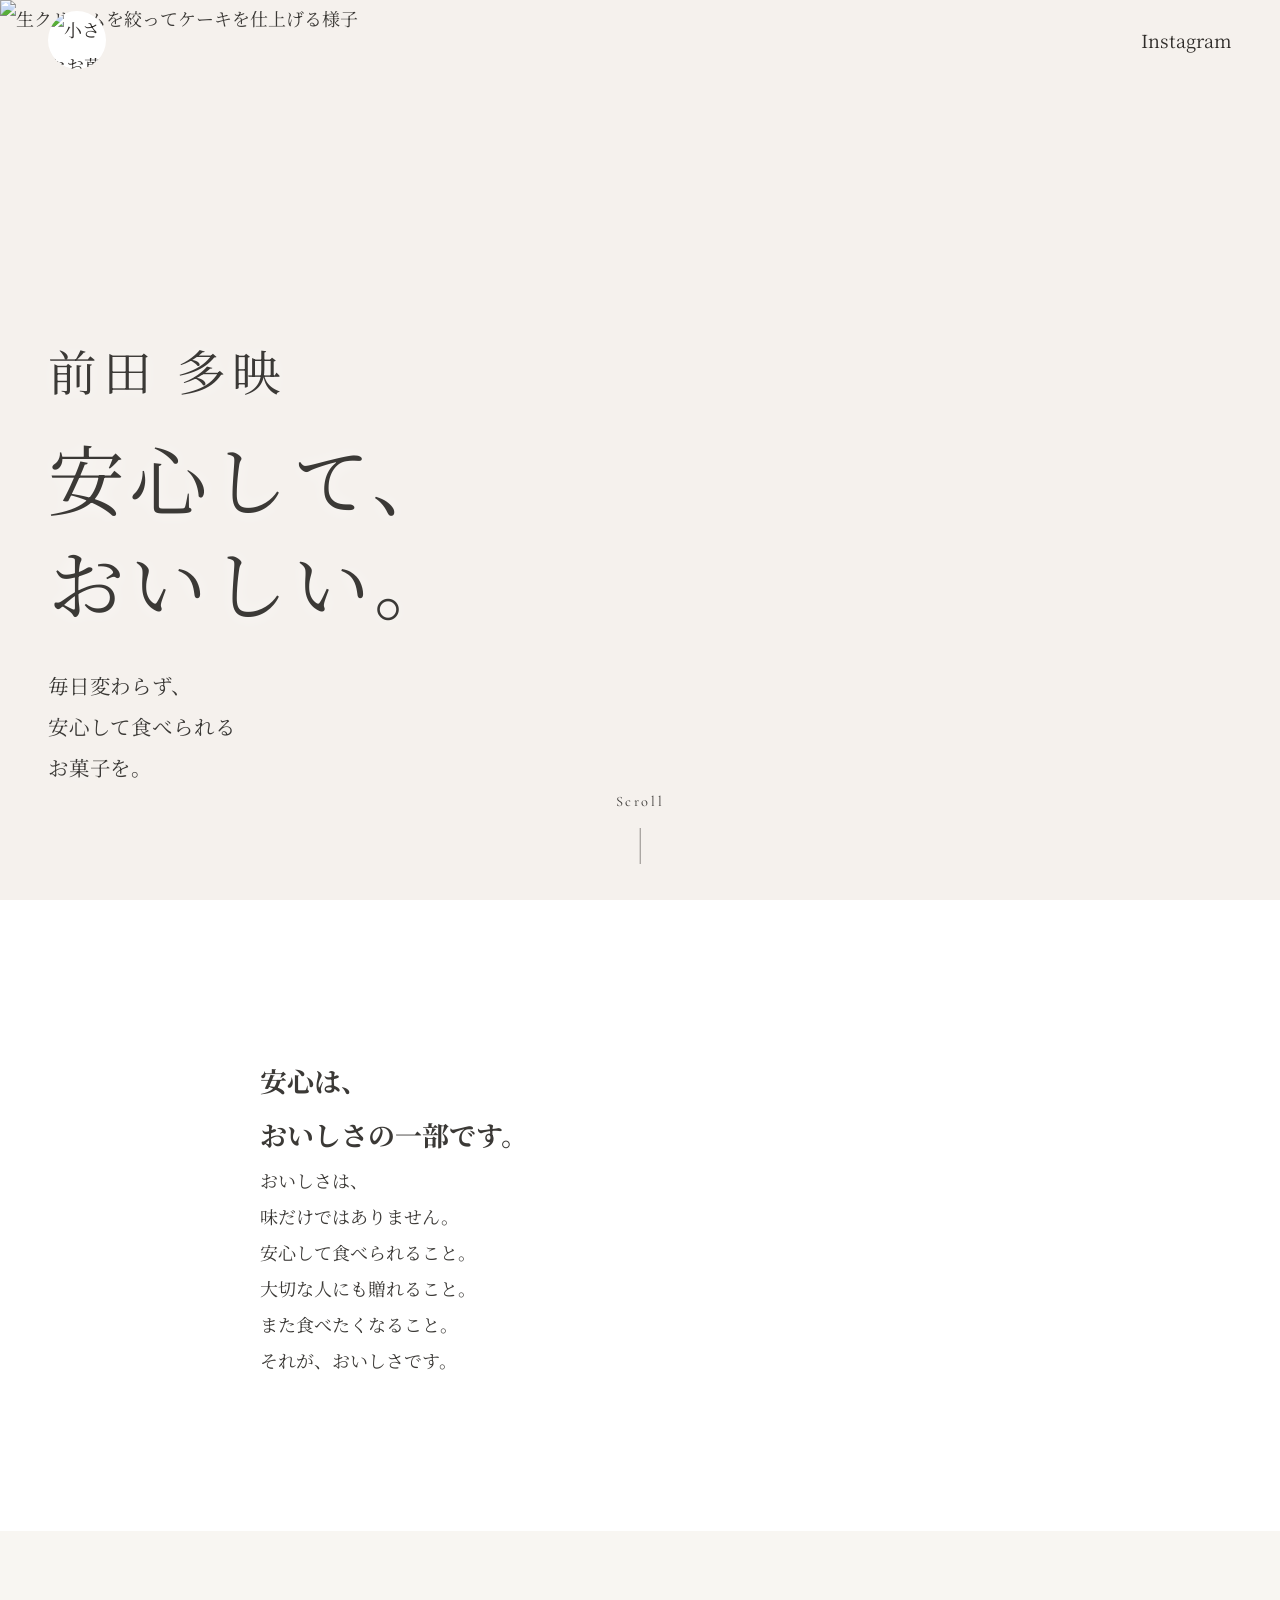
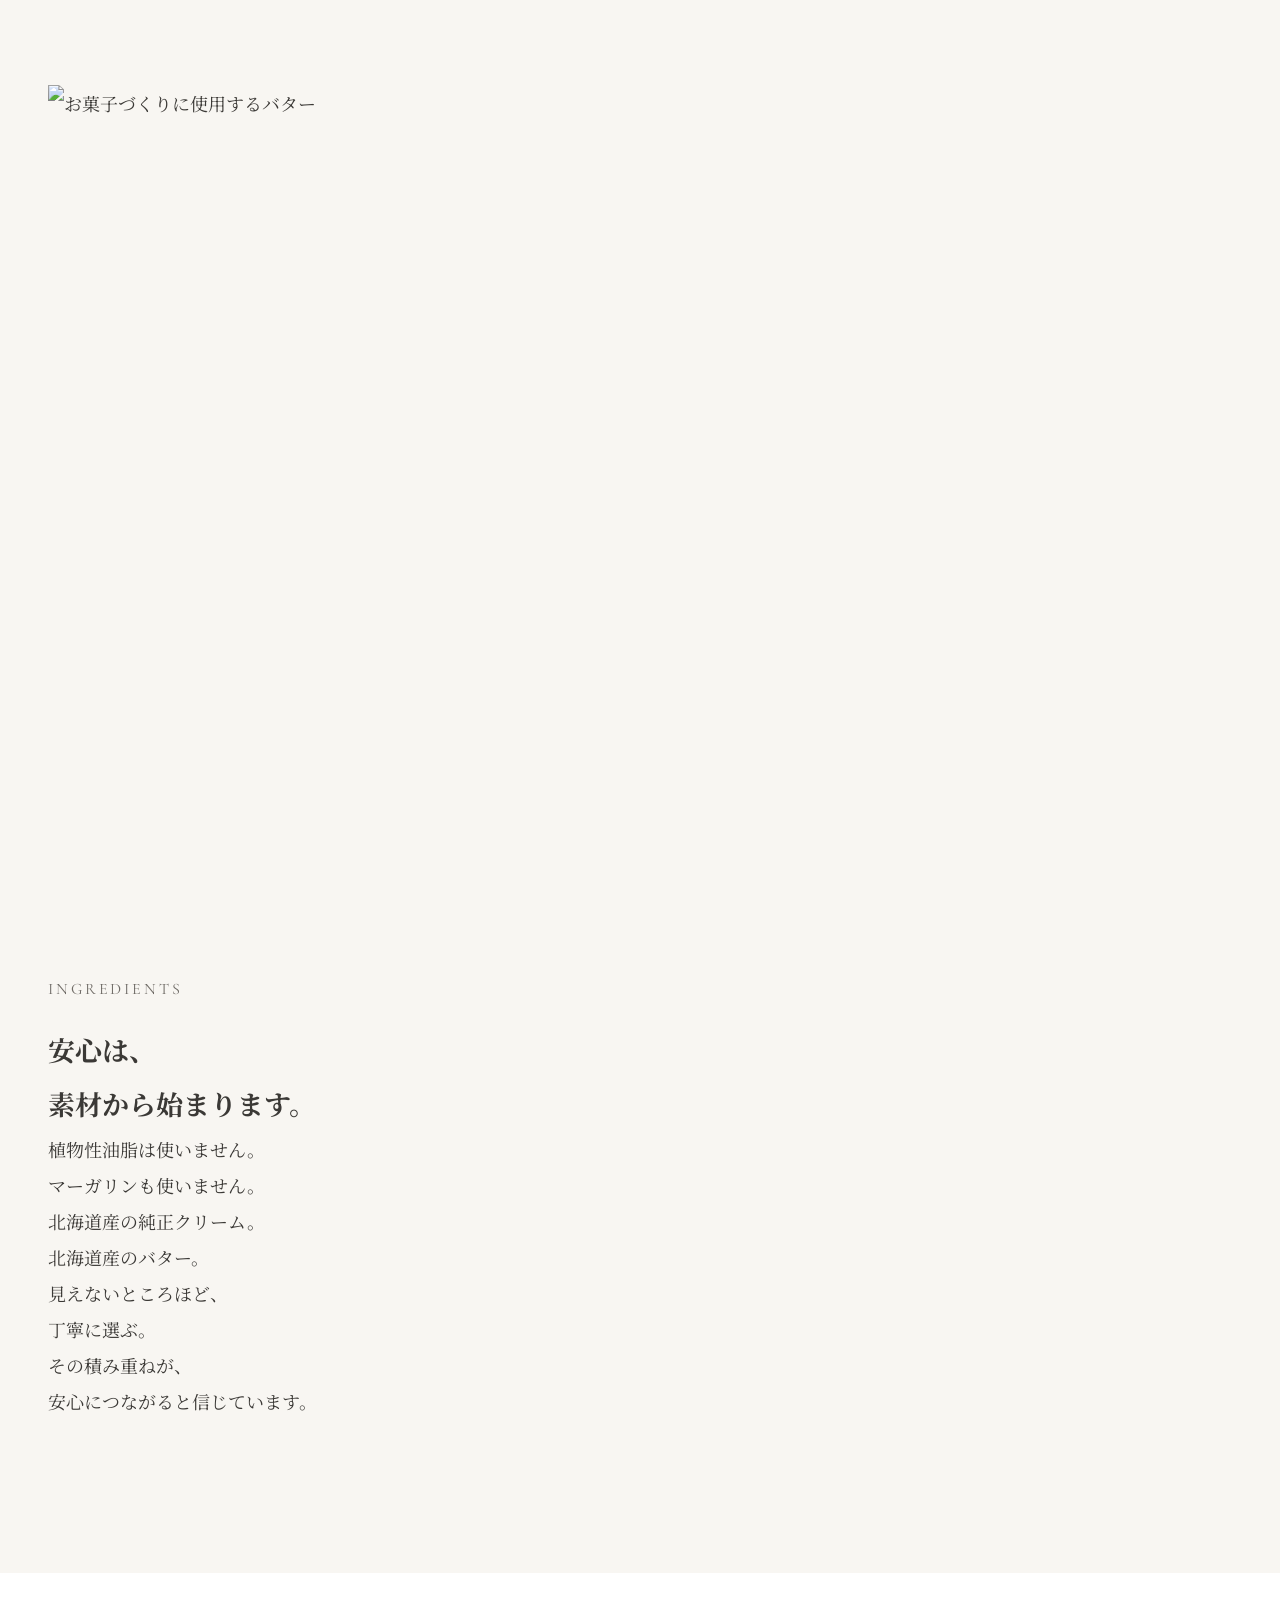
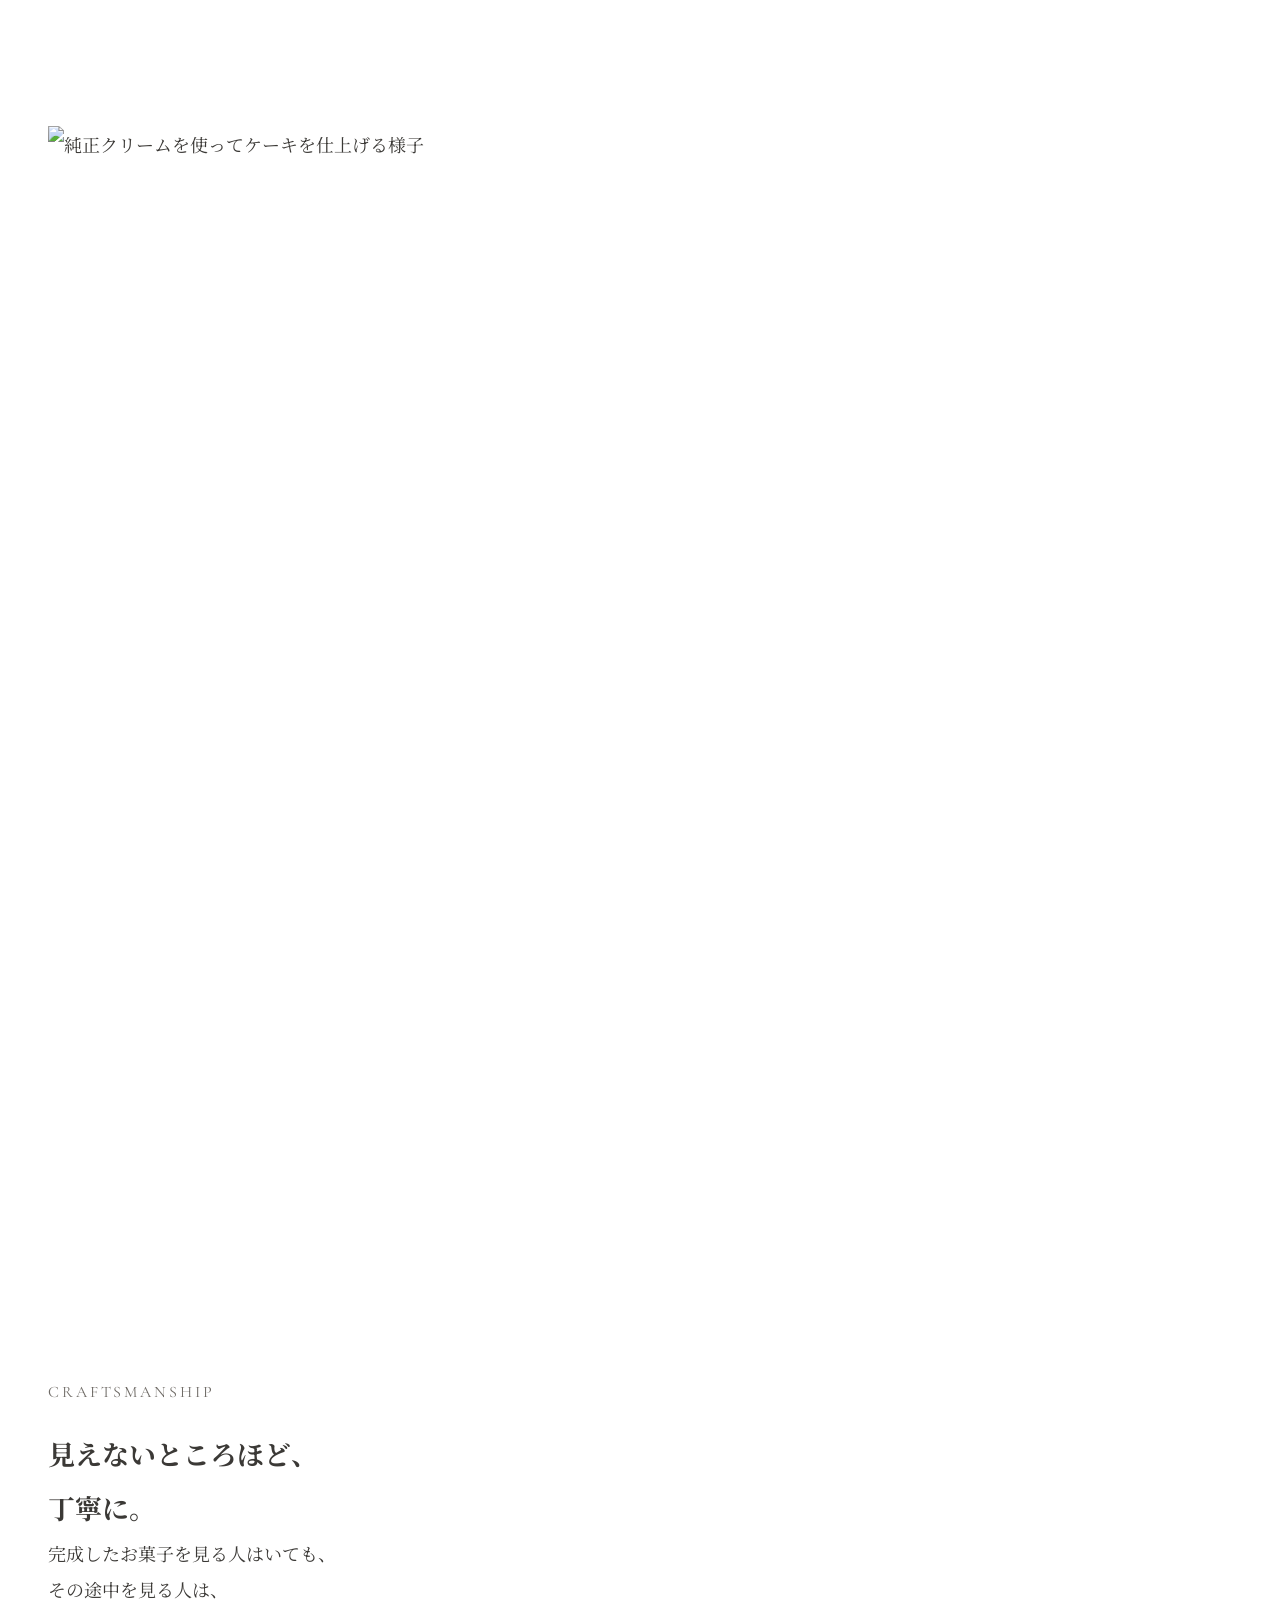
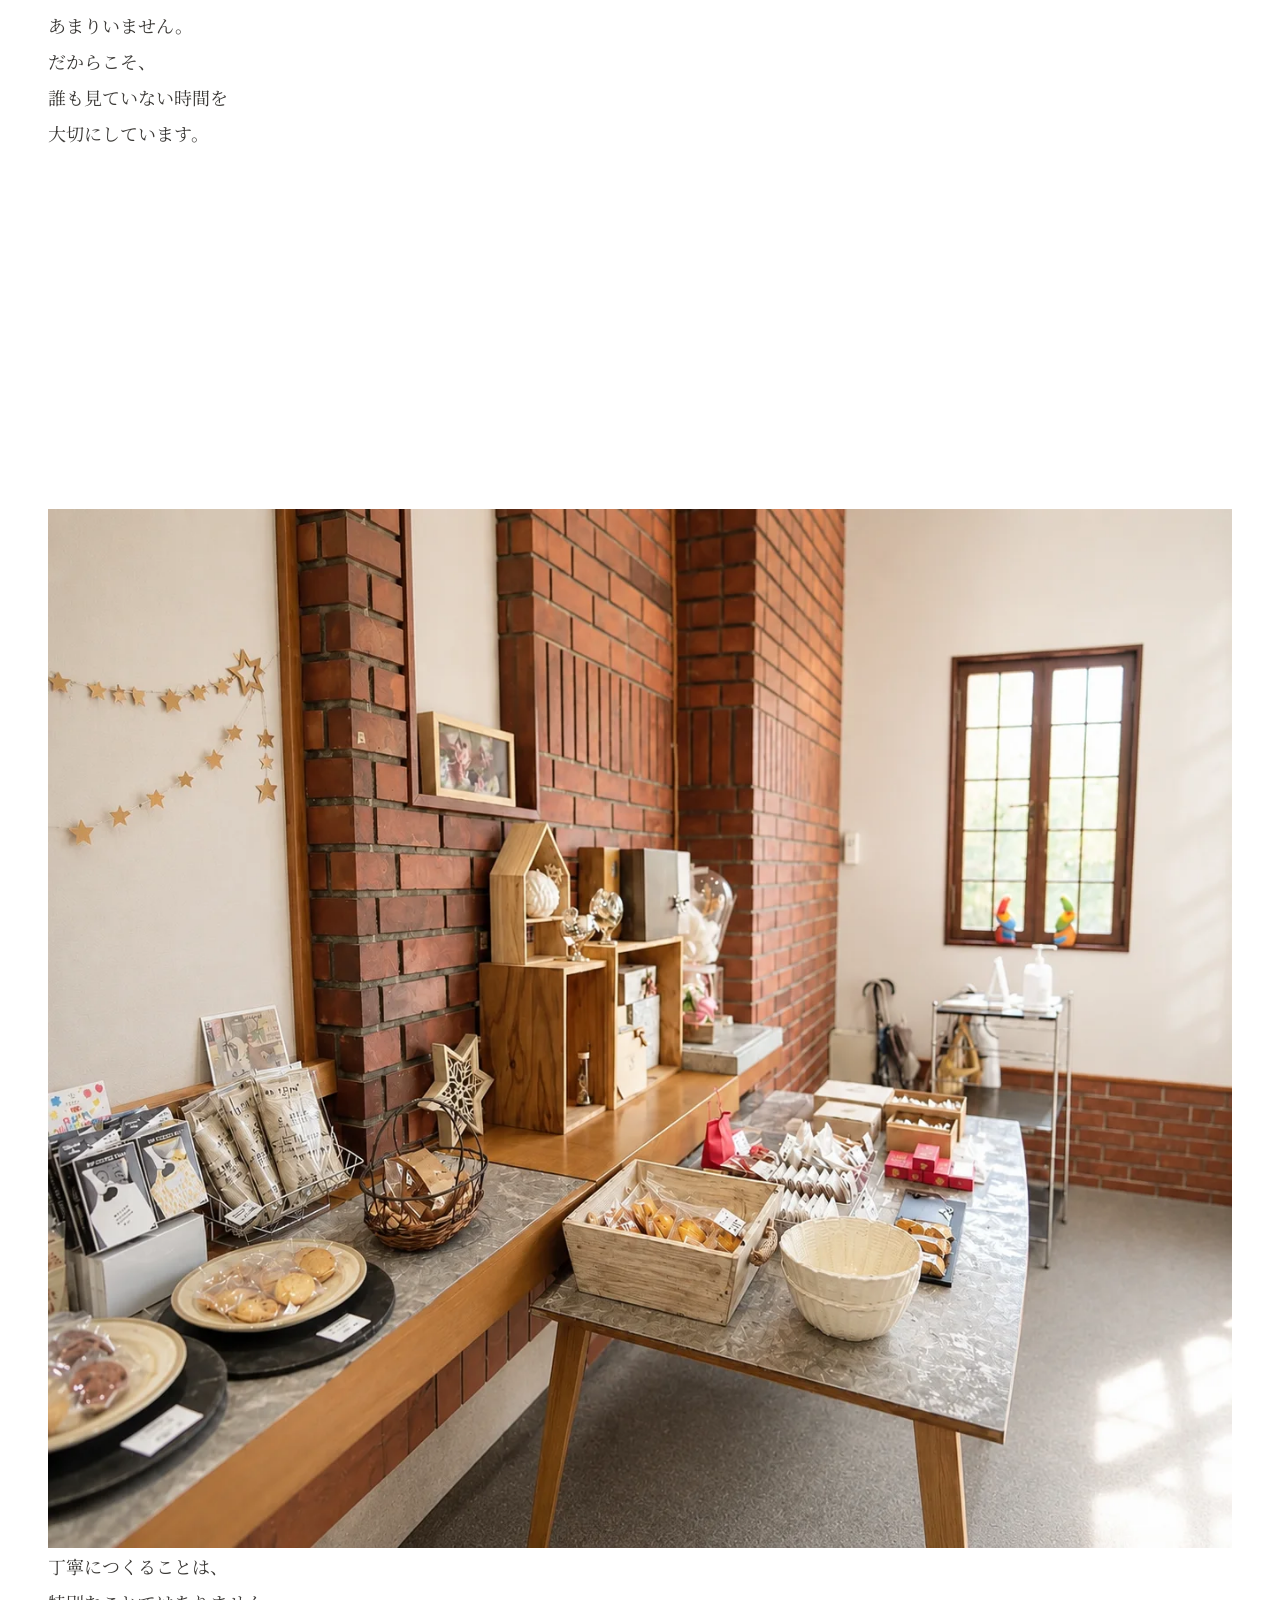
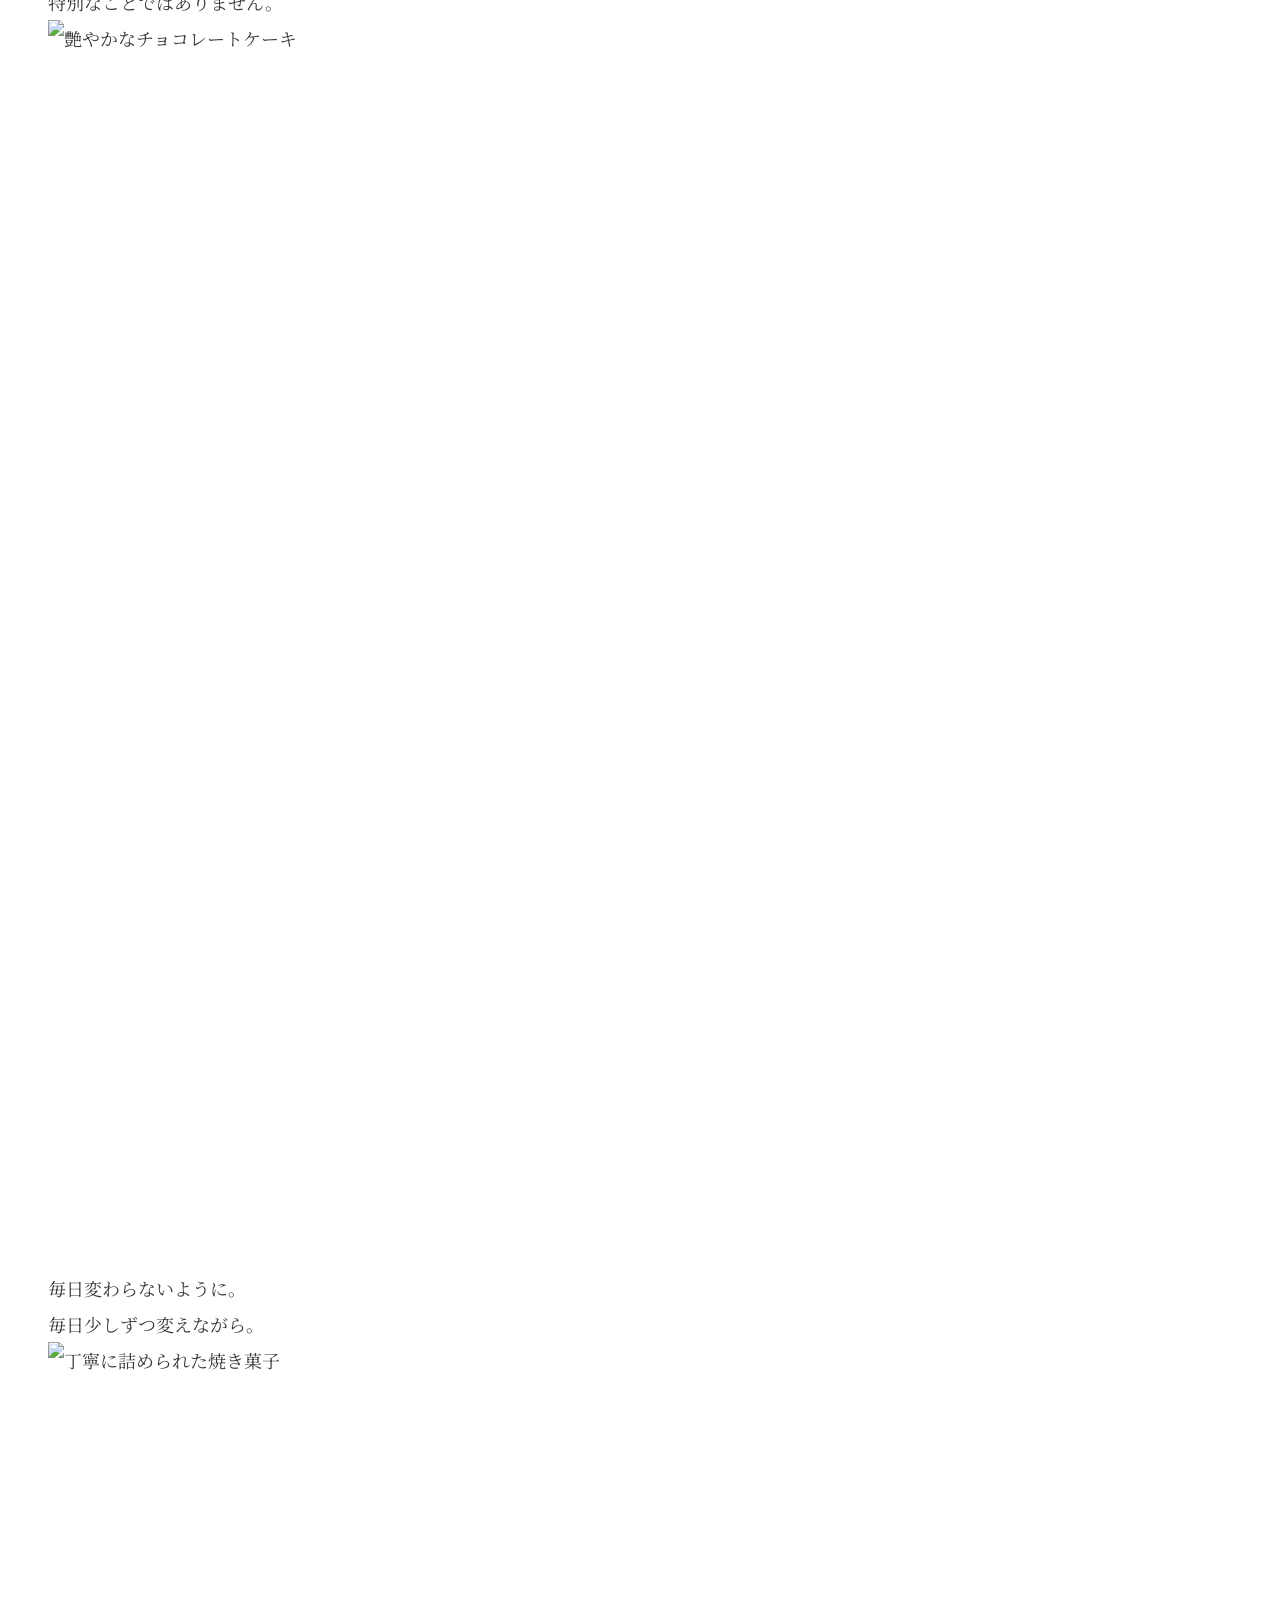
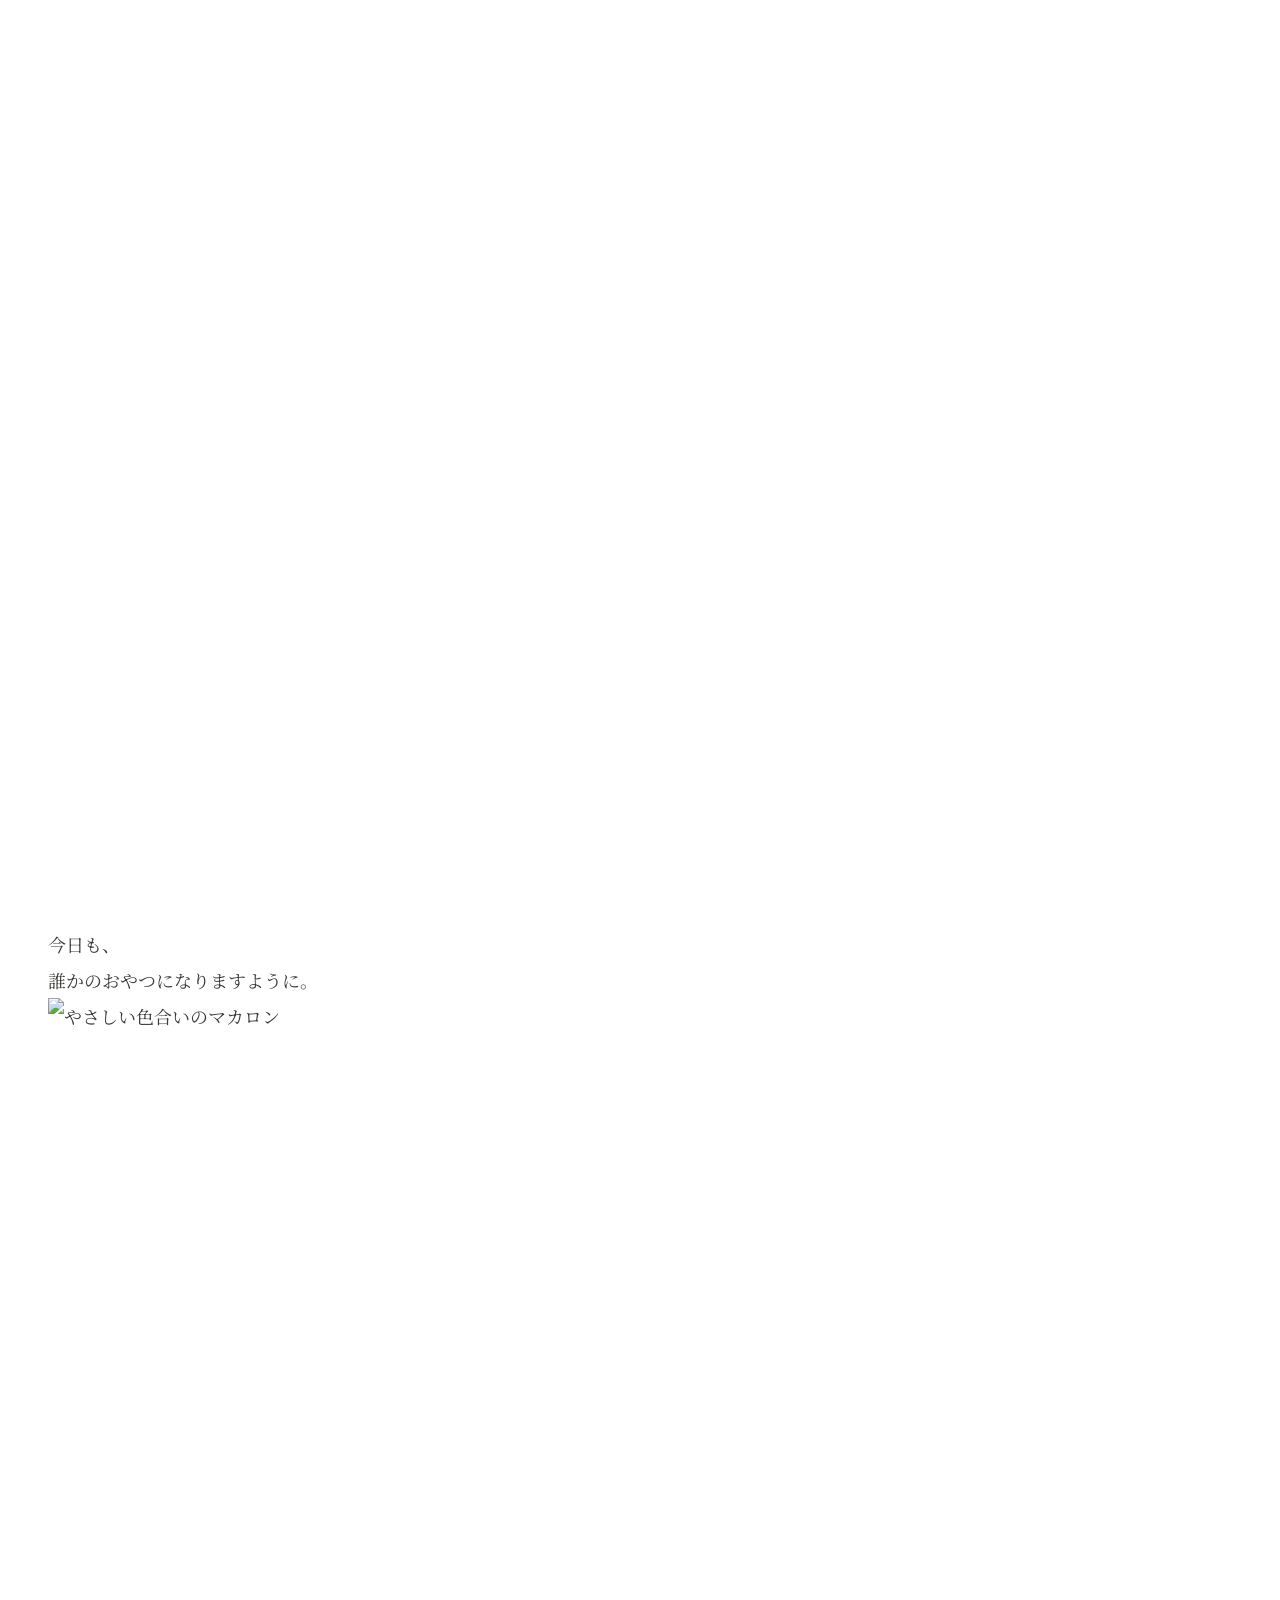
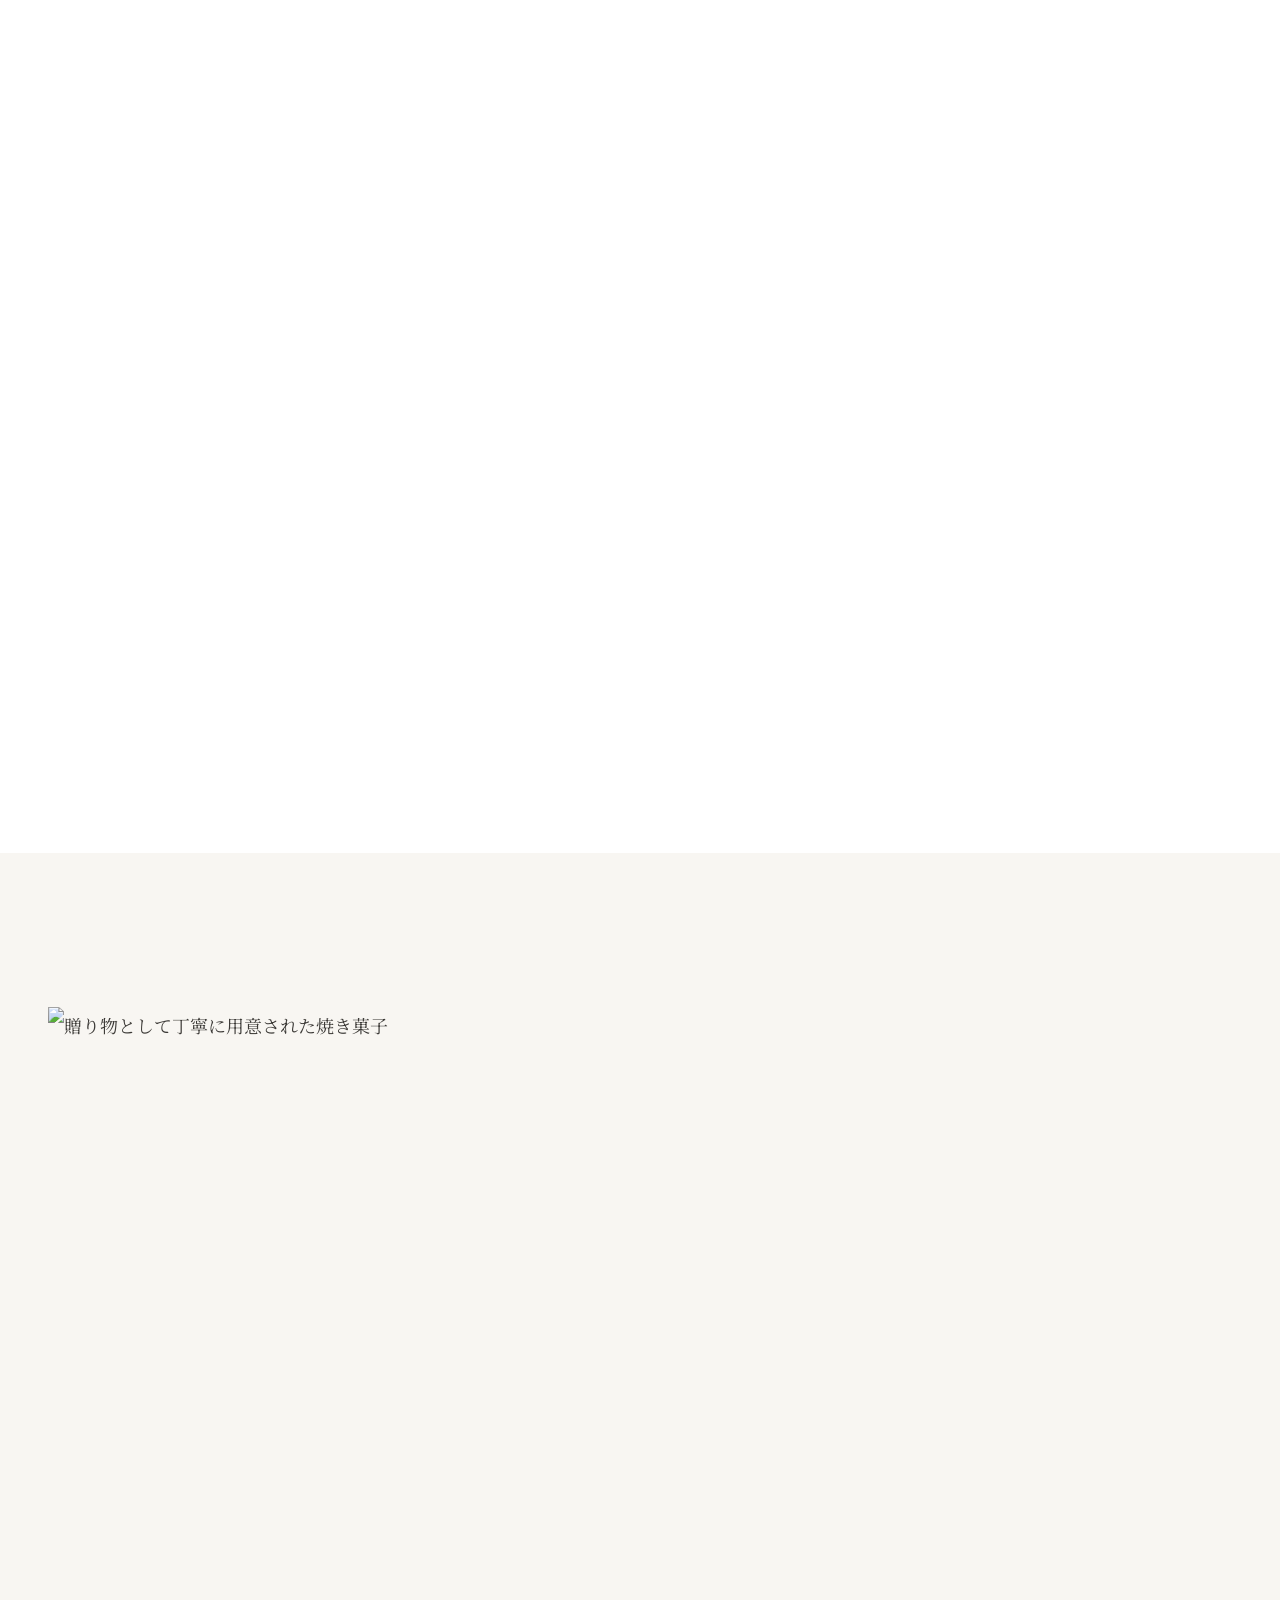
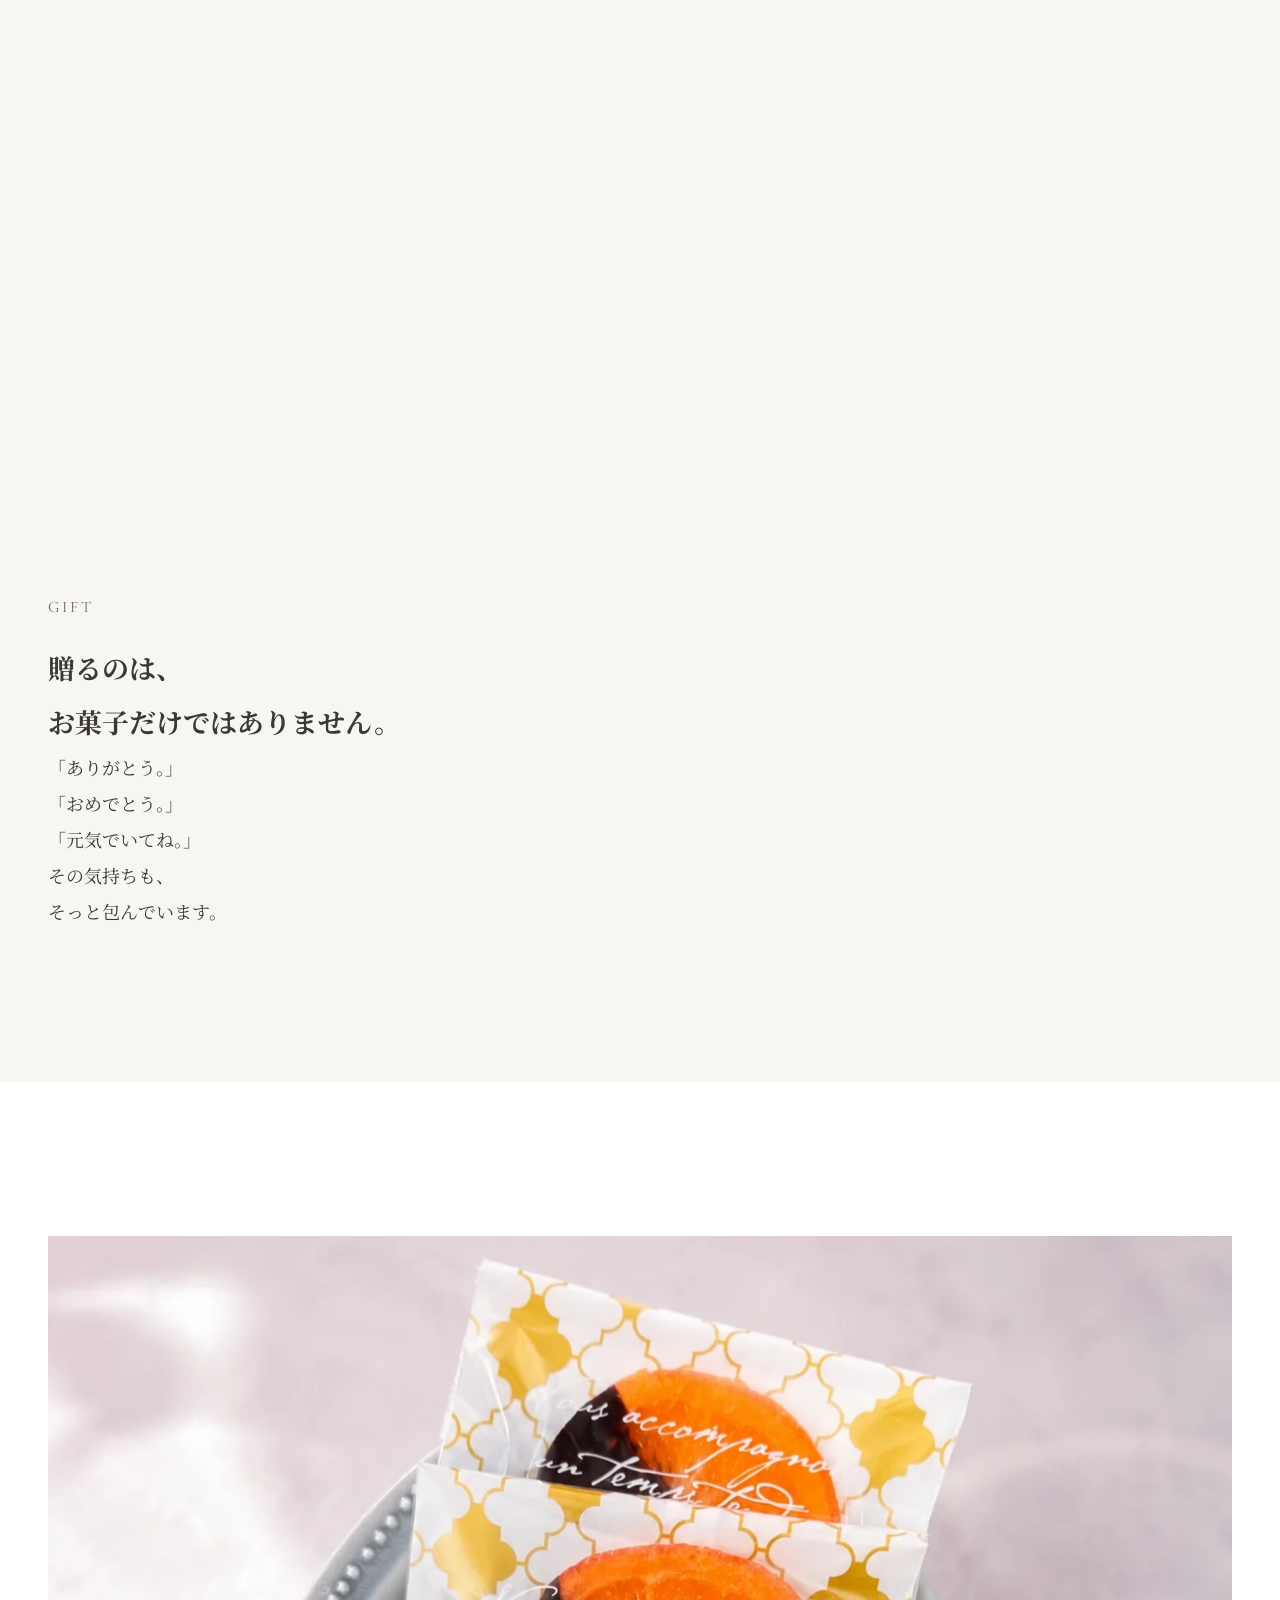
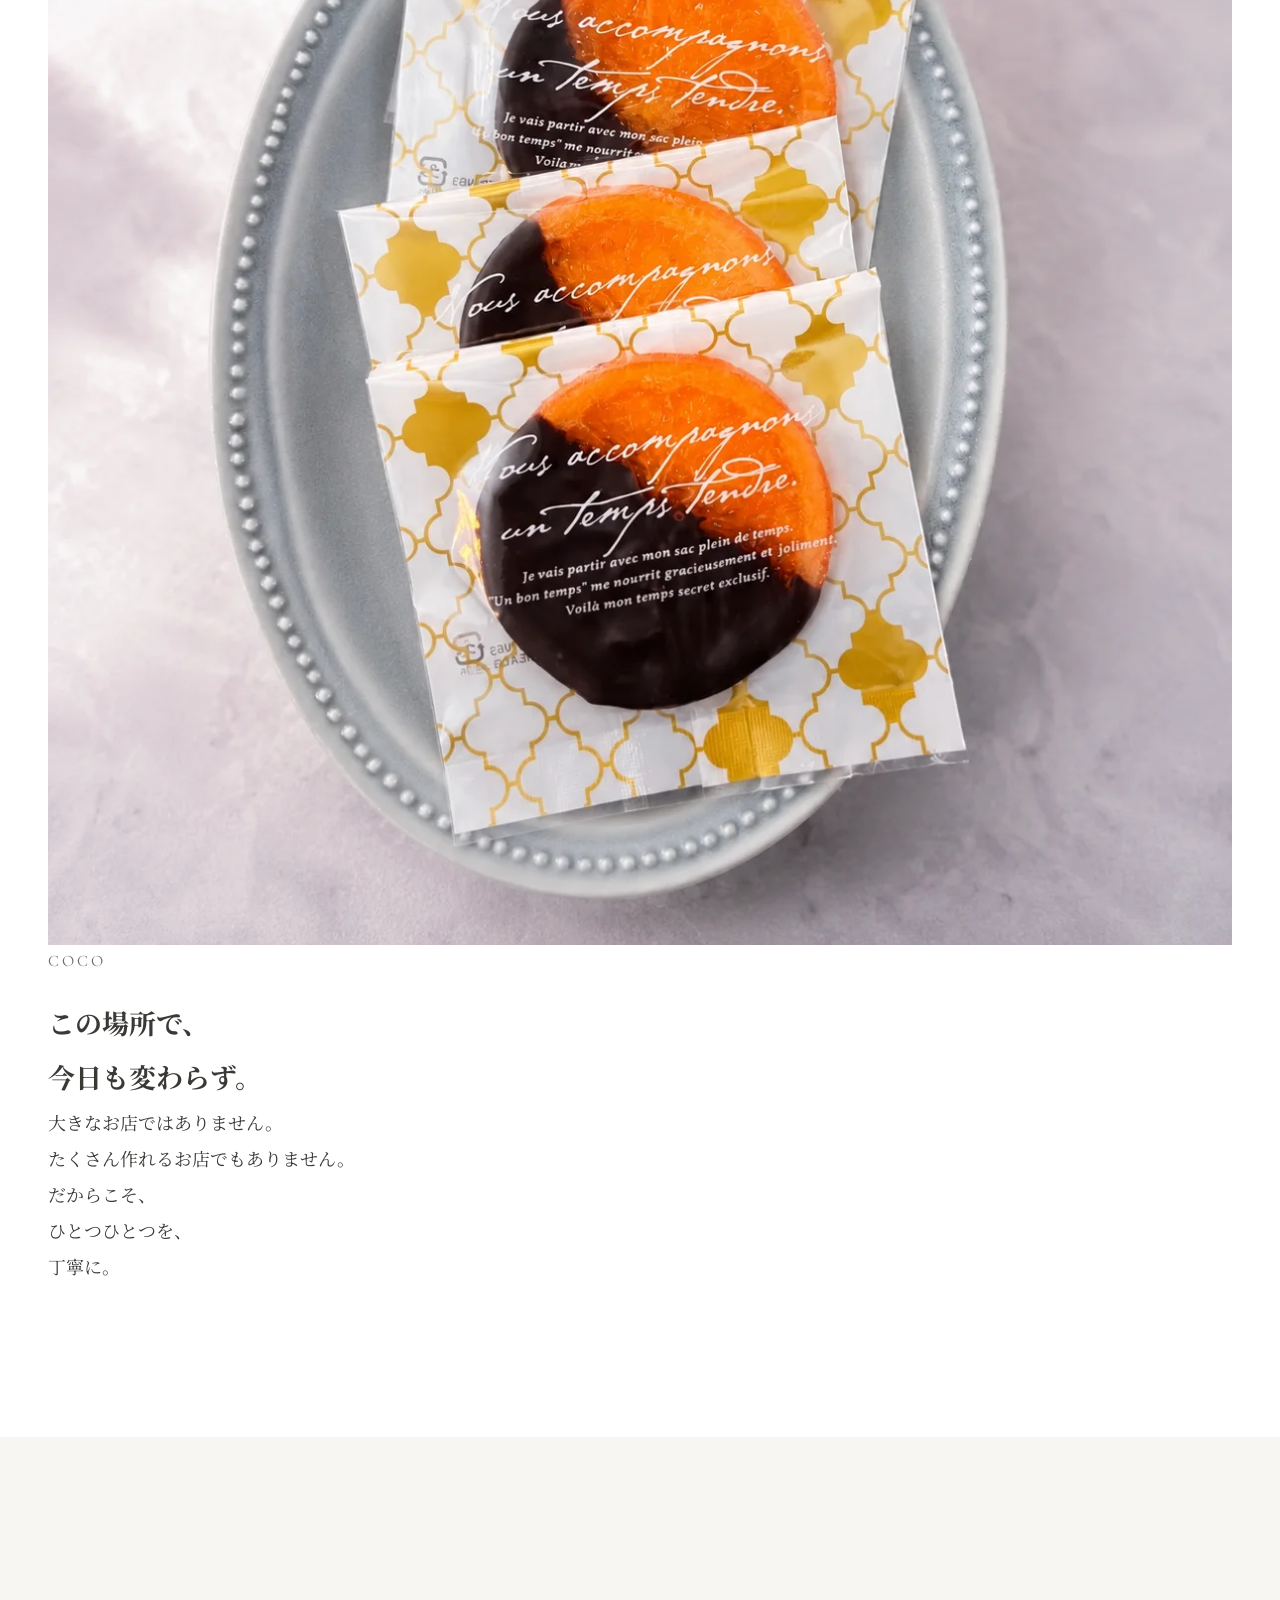
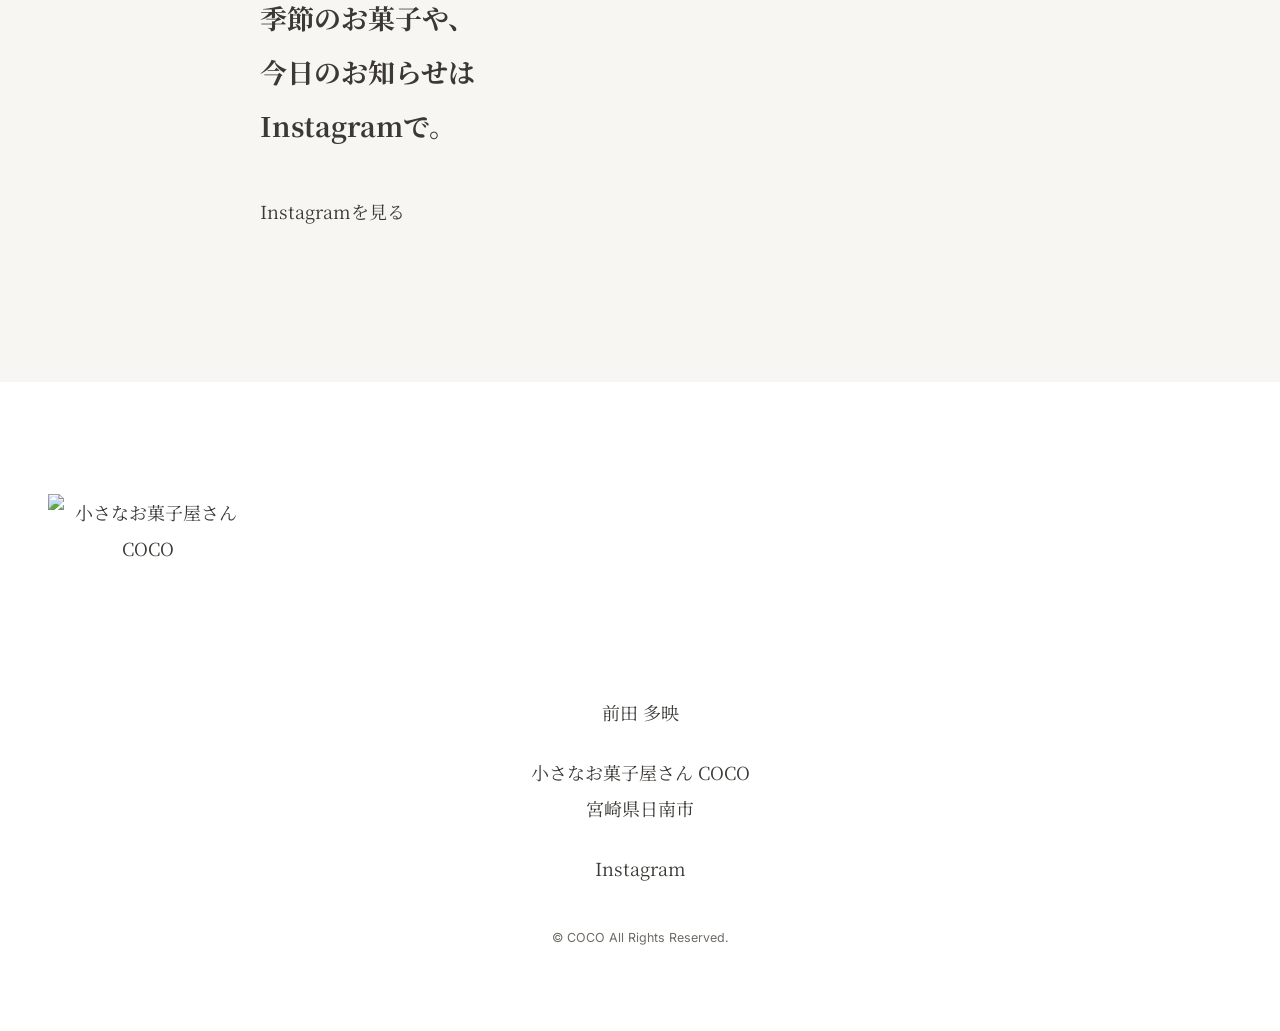
==== index.html @ c1e3217c "Update index.html" ====
<!DOCTYPE html>
<html lang="ja">
<head>
  <meta charset="UTF-8">

  <meta
    name="viewport"
    content="width=device-width, initial-scale=1, viewport-fit=cover"
  >

  <title>前田多映｜小さなお菓子屋さん COCO｜安心して、おいしい。</title>

  <meta
    name="description"
    content="植物性油脂やマーガリンを使わず、北海道産の純正クリームとバターを使用した安心できるお菓子づくり。宮崎県日南市「小さなお菓子屋さん COCO」パティシエ・前田多映のLiving Brand。"
  >

  <meta name="robots" content="index, follow">
  <meta name="theme-color" content="#f8f6f2">

  <meta property="og:type" content="website">
  <meta property="og:locale" content="ja_JP">
  <meta property="og:site_name" content="前田多映｜小さなお菓子屋さん COCO">
  <meta property="og:title" content="前田多映｜安心して、おいしい。">
  <meta
    property="og:description"
    content="宮崎県日南市「小さなお菓子屋さん COCO」前田多映のLiving Brand。"
  >
  <meta property="og:image" content="./ogp.jpg">

  <meta name="twitter:card" content="summary_large_image">
  <meta name="twitter:title" content="前田多映｜安心して、おいしい。">
  <meta
    name="twitter:description"
    content="宮崎県日南市「小さなお菓子屋さん COCO」前田多映のLiving Brand。"
  >
  <meta name="twitter:image" content="./ogp.jpg">

  <link rel="icon" href="./ファビコン.png" type="image/png">
  <link rel="apple-touch-icon" href="./apple-touch-icon.png">

  <link rel="preconnect" href="https://fonts.googleapis.com">
  <link rel="preconnect" href="https://fonts.gstatic.com" crossorigin>

  <link
    href="https://fonts.googleapis.com/css2?family=Cormorant+Garamond:wght@400;500&family=Inter:wght@400;500&family=Noto+Serif+JP:wght@400;500&display=swap"
    rel="stylesheet"
  >

  <link rel="stylesheet" href="./style.css?v=12">
  <script src="./script.js?v=12" defer></script>

  <script type="application/ld+json">
  {
    "@context": "https://schema.org",
    "@graph": [
      {
        "@type": "Person",
        "name": "前田 多映",
        "jobTitle": "パティシエ・オーナーシェフ",
        "worksFor": {
          "@type": "Bakery",
          "name": "小さなお菓子屋さん COCO"
        }
      },
      {
        "@type": "Bakery",
        "name": "小さなお菓子屋さん COCO",
        "address": {
          "@type": "PostalAddress",
          "addressRegion": "宮崎県",
          "addressLocality": "日南市",
          "addressCountry": "JP"
        },
        "sameAs": [
          "https://www.instagram.com/coco_nichinan/"
        ]
      }
    ]
  }
  </script>
</head>

<body>
  <a class="skip-link" href="#main-content">
    本文へ移動
  </a>

  <header class="site-header" id="site-header">
    <div class="container site-header__inner">

      <a
        class="site-logo"
        href="#top"
        aria-label="ページの先頭へ戻る"
      >
        <img
          src="./ロゴ.webp"
          alt="小さなお菓子屋さん COCO"
          width="120"
          height="120"
        >
      </a>

      <a
        class="header-instagram"
        href="https://www.instagram.com/coco_nichinan/"
        target="_blank"
        rel="noopener noreferrer"
      >
        Instagram
      </a>

    </div>
  </header>

  <main id="main-content">

    <section
      class="hero"
      id="top"
      aria-labelledby="hero-title"
    >
      <img
        class="hero__image"
        src="./ヒーロー.webp"
        alt="生クリームを絞ってケーキを仕上げる様子"
        width="1536"
        height="1024"
        fetchpriority="high"
      >

      <div class="hero__overlay" aria-hidden="true"></div>

      <div class="container hero__content">
        <p class="hero__name">
          前田 多映
        </p>

        <h1 class="hero__title" id="hero-title">
          安心して、<br>
          おいしい。
        </h1>

        <p class="hero__lead">
          毎日変わらず、<br>
          安心して食べられる<br>
          お菓子を。
        </p>
      </div>

      <span class="hero__scroll" aria-hidden="true">
        Scroll
      </span>
    </section>

    <section
      class="section section--brand"
      aria-labelledby="brand-title"
    >
      <div class="container container--narrow reveal">

        <h2
          class="section-title section-title--center"
          id="brand-title"
        >
          安心は、<br>
          おいしさの一部です。
        </h2>

        <div class="section-text section-text--center">
          <p>
            おいしさは、<br class="mobile-break">
            味だけではありません。
          </p>

          <p>
            安心して食べられること。<br>
            大切な人にも贈れること。<br>
            また食べたくなること。
          </p>

          <p>
            それが、おいしさです。
          </p>
        </div>

      </div>
    </section>

    <section
      class="section section--surface"
      aria-labelledby="ingredients-title"
    >
      <div class="container story reveal">

        <figure class="story__image">
          <img
            src="./バター.webp"
            alt="お菓子づくりに使用するバター"
            width="1200"
            height="900"
            loading="lazy"
            decoding="async"
          >
        </figure>

        <div class="story__content">
          <p class="eyebrow">
            Ingredients
          </p>

          <h2
            class="section-title"
            id="ingredients-title"
          >
            安心は、<br>
            素材から始まります。
          </h2>

          <div class="section-text">
            <p>
              植物性油脂は使いません。<br>
              マーガリンも使いません。
            </p>

            <p>
              北海道産の純正クリーム。<br>
              北海道産のバター。
            </p>

            <p>
              見えないところほど、<br>
              丁寧に選ぶ。
            </p>

            <p>
              その積み重ねが、<br>
              安心につながると信じています。
            </p>
          </div>
        </div>

      </div>
    </section>

    <section
      class="section"
      aria-labelledby="craft-title"
    >
      <div class="container story reveal">

        <figure class="story__image story__image--portrait">
          <img
            src="./クリーム.webp"
            alt="純正クリームを使ってケーキを仕上げる様子"
            width="1000"
            height="1250"
            loading="lazy"
            decoding="async"
          >
        </figure>

        <div class="story__content">
          <p class="eyebrow">
            Craftsmanship
          </p>

          <h2
            class="section-title"
            id="craft-title"
          >
            見えないところほど、<br>
            丁寧に。
          </h2>

          <div class="section-text">
            <p>
              完成したお菓子を見る人はいても、<br>
              その途中を見る人は、<br>
              あまりいません。
            </p>

            <p>
              だからこそ、<br>
              誰も見ていない時間を<br>
              大切にしています。
            </p>
          </div>
        </div>

      </div>
    </section>

    <section
      class="section section--gallery"
      aria-labelledby="gallery-title"
    >
      <h2 class="visually-hidden" id="gallery-title">
        お菓子の写真
      </h2>

      <div class="container container--wide">

        <figure class="gallery-item gallery-item--wide reveal">
          <img
            src="./tart.webp"
            alt="季節のフルーツを飾ったタルト"
            width="1200"
            height="1500"
            loading="lazy"
            decoding="async"
          >

          <figcaption>
            丁寧につくることは、<br>
            特別なことではありません。
          </figcaption>
        </figure>

        <figure class="gallery-item gallery-item--narrow reveal">
          <img
            src="./チョコレート.webp"
            alt="艶やかなチョコレートケーキ"
            width="1000"
            height="1250"
            loading="lazy"
            decoding="async"
          >

          <figcaption>
            毎日変わらないように。<br>
            毎日少しずつ変えながら。
          </figcaption>
        </figure>

        <figure class="gallery-item gallery-item--wide reveal">
          <img
            src="./焼いた.webp"
            alt="丁寧に詰められた焼き菓子"
            width="1200"
            height="1200"
            loading="lazy"
            decoding="async"
          >

          <figcaption>
            今日も、<br>
            誰かのおやつになりますように。
          </figcaption>
        </figure>

        <figure class="gallery-item gallery-item--narrow reveal">
          <img
            src="./マカロン.webp"
            alt="やさしい色合いのマカロン"
            width="1000"
            height="1250"
            loading="lazy"
            decoding="async"
          >
        </figure>

      </div>
    </section>

    <section
      class="section section--surface"
      aria-labelledby="gift-title"
    >
      <div class="container story reveal">

        <figure class="story__image">
          <img
            src="./焼いた.webp"
            alt="贈り物として丁寧に用意された焼き菓子"
            width="1200"
            height="1200"
            loading="lazy"
            decoding="async"
          >
        </figure>

        <div class="story__content">
          <p class="eyebrow">
            Gift
          </p>

          <h2
            class="section-title"
            id="gift-title"
          >
            贈るのは、<br>
            お菓子だけではありません。
          </h2>

          <div class="section-text">
            <p>
              「ありがとう。」<br>
              「おめでとう。」<br>
              「元気でいてね。」
            </p>

            <p>
              その気持ちも、<br>
              そっと包んでいます。
            </p>
          </div>
        </div>

      </div>
    </section>

    <section
      class="section"
      aria-labelledby="coco-title"
    >
      <div class="container story reveal">

        <figure class="story__image">
          <img
            src="./shop.webp"
            alt="小さなお菓子屋さん COCOの店内"
            width="1200"
            height="900"
            loading="lazy"
            decoding="async"
          >
        </figure>

        <div class="story__content">
          <p class="eyebrow">
            COCO
          </p>

          <h2
            class="section-title"
            id="coco-title"
          >
            この場所で、<br>
            今日も変わらず。
          </h2>

          <div class="section-text">
            <p>
              大きなお店ではありません。<br>
              たくさん作れるお店でもありません。
            </p>

            <p>
              だからこそ、<br>
              ひとつひとつを、<br>
              丁寧に。
            </p>
          </div>
        </div>

      </div>
    </section>

    <section
      class="section section--instagram section--surface"
      aria-labelledby="instagram-title"
    >
      <div class="container container--narrow reveal">

        <h2
          class="section-title section-title--center"
          id="instagram-title"
        >
          季節のお菓子や、<br>
          今日のお知らせは<br class="mobile-break">
          Instagramで。
        </h2>

        <p class="instagram-link">
          <a
            href="https://www.instagram.com/coco_nichinan/"
            target="_blank"
            rel="noopener noreferrer"
          >
            Instagramを見る
          </a>
        </p>

      </div>
    </section>

  </main>

  <footer class="site-footer">
    <div class="container site-footer__inner">

      <img
        class="footer-logo"
        src="./ロゴ.webp"
        alt="小さなお菓子屋さん COCO"
        width="200"
        height="200"
        loading="lazy"
        decoding="async"
      >

      <p class="footer-name">
        前田 多映
      </p>

      <p class="footer-shop">
        小さなお菓子屋さん COCO<br>
        宮崎県日南市
      </p>

      <p class="footer-instagram">
        <a
          href="https://www.instagram.com/coco_nichinan/"
          target="_blank"
          rel="noopener noreferrer"
        >
          Instagram
        </a>
      </p>

      <small class="copyright">
        © COCO All Rights Reserved.
      </small>

    </div>
  </footer>
</body>
</html>
---- style.css ----
:root{--bg:#fff;--surface:#f8f6f2;--text:#3b3936;--muted:#6f6b66;--accent:#a57c52;--ja:"Noto Serif JP",serif;--en:"Cormorant Garamond",serif;--ui:Inter,sans-serif;--container:1200px;--wide:1360px;--narrow:760px;--section:clamp(6rem,12vw,12rem);--side:clamp(1.25rem,4vw,3rem);--duration:800ms;--ease:cubic-bezier(.22,1,.36,1)}
*,*::before,*::after{box-sizing:border-box}html{scroll-behavior:smooth;-webkit-text-size-adjust:100%}body{margin:0;min-width:320px;background:var(--bg);color:var(--text);font-family:var(--ja);font-size:1.125rem;line-height:2;text-rendering:optimizeLegibility;-webkit-font-smoothing:antialiased}img{display:block;max-width:100%;height:auto}figure,p,h1,h2{margin:0}a{color:inherit;text-decoration:none}:focus-visible{outline:2px solid var(--accent);outline-offset:5px}::selection{background:#efe6da}.skip-link{position:fixed;z-index:9999;top:.75rem;left:.75rem;transform:translateY(-150%);padding:.65rem 1rem;background:var(--text);color:#fff;font-family:var(--ui);font-size:.875rem}.skip-link:focus{transform:translateY(0)}.container{width:min(calc(100% - (var(--side)*2)),var(--container));margin-inline:auto}.container--wide{width:min(calc(100% - (var(--side)*2)),var(--wide))}.container--narrow{width:min(calc(100% - (var(--side)*2)),var(--narrow))}.visually-hidden{position:absolute!important;width:1px;height:1px;overflow:hidden;clip:rect(0 0 0 0);white-space:nowrap;clip-path:inset(50%)}
.site-header{position:fixed;inset:0 0 auto;z-index:100;height:80px;color:#2f2c29;transition:background-color 350ms ease,border-color 350ms ease,box-shadow 350ms ease}.site-header.is-scrolled{background:rgba(255,255,255,.94);border-bottom:1px solid rgba(59,57,54,.08);box-shadow:0 6px 28px rgba(59,57,54,.04)}.site-header__inner{height:100%;display:flex;align-items:center;justify-content:space-between;gap:1rem}.site-logo{display:block;width:58px;height:58px;border-radius:50%;overflow:hidden;background:#fff}.site-logo img{width:100%;height:100%;object-fit:cover}.text-link{display:inline-block;position:relative;font-family:var(--ui);font-size:.875rem;letter-spacing:.1em}.text-link::after{content:"";position:absolute;left:0;right:0;bottom:-.35rem;height:1px;background:currentColor;transform:scaleX(1);transform-origin:left;transition:transform 300ms ease}.text-link:hover::after{transform:scaleX(.45)}.text-link--header{text-transform:uppercase}.text-link--large{font-size:1rem}
.hero{position:relative;min-height:100svh;display:grid;place-items:center;overflow:hidden;background:#f5f1ed}.hero__image{position:absolute;inset:0;width:100%;height:100%;object-fit:cover;object-position:50% 48%}.hero__veil{position:absolute;inset:0;background:linear-gradient(90deg,rgba(255,255,255,.66),rgba(255,255,255,.25) 46%,rgba(255,255,255,.04))}.hero__content{position:relative;z-index:1;width:min(calc(100% - (var(--side)*2)),var(--container));text-align:left;text-shadow:0 1px 16px rgba(255,255,255,.7)}.hero__name{margin-bottom:1.3rem;font-size:clamp(2.2rem,3.8vw,3.6rem);line-height:1.45;letter-spacing:.13em}.hero__title{font-size:clamp(3rem,6vw,4.8rem);font-weight:400;line-height:1.35;letter-spacing:.06em}.hero__lead{margin-top:2rem;font-size:clamp(1rem,1.6vw,1.3rem);line-height:2;letter-spacing:.04em}.hero__scroll{position:absolute;z-index:2;bottom:2.25rem;left:50%;transform:translateX(-50%);font-family:var(--en);font-size:.9rem;letter-spacing:.18em}.hero__scroll::after{content:"";display:block;width:1px;height:2.25rem;margin:.7rem auto 0;background:currentColor;opacity:.55}
.section{padding-block:var(--section)}.section--surface{background:var(--surface)}.section--quiet{padding-block:clamp(8rem,15vw,15rem)}.section__title{font-size:clamp(2.15rem,4vw,3.45rem);font-weight:400;line-height:1.45;letter-spacing:.04em}.section__title--center{text-align:center;margin-inline:auto}.section__body{margin-top:2rem;max-width:36rem}.section__body p+p{margin-top:1.35rem}.section__body--center{text-align:center;margin-inline:auto}.eyebrow{margin-bottom:1.15rem;color:var(--muted);font-family:var(--en);font-size:1rem;letter-spacing:.18em;text-transform:uppercase}.story-block{display:grid;gap:clamp(3.5rem,7vw,6.5rem)}.story-block__media{width:100%;overflow:hidden}.story-block__media img{width:100%;max-height:820px;object-fit:cover}.story-block__copy{max-width:680px}.section--gallery{padding-block:clamp(8rem,16vw,15rem)}.gallery-piece{margin-inline:auto}.gallery-piece+.gallery-piece{margin-top:clamp(9rem,18vw,16rem)}.gallery-piece img{width:100%;object-fit:cover}.gallery-piece figcaption{margin-top:clamp(2rem,5vw,3.5rem);text-align:center;font-size:clamp(1rem,1.5vw,1.18rem);line-height:2;letter-spacing:.035em}.gallery-piece--narrow{max-width:760px}.gallery-piece--wide{max-width:920px}.instagram-link{margin-top:2.5rem}.site-footer{padding:7rem 0 5rem;text-align:center}.footer__logo{width:min(180px,42vw);margin-inline:auto;border-radius:50%}.footer__name{margin-top:2rem;margin-bottom:.75rem;font-size:1.35rem;letter-spacing:.12em}.site-footer p+p{margin-top:1.5rem}.site-footer small{display:block;margin-top:2.5rem;color:var(--muted);font-family:var(--ui);font-size:.78rem}.reveal{opacity:0;transform:translateY(24px);transition:opacity var(--duration) var(--ease),transform var(--duration) var(--ease)}.reveal.is-visible{opacity:1;transform:none}
@media(min-width:900px){.story-block{grid-template-columns:minmax(0,1.35fr) minmax(280px,.65fr);align-items:center}}
@media(max-width:768px){body{font-size:1rem}.site-header{height:72px}.site-logo{width:50px;height:50px}.hero{min-height:78svh;place-items:end start}.hero__image{object-position:62% center}.hero__veil{background:linear-gradient(90deg,rgba(255,255,255,.84),rgba(255,255,255,.52) 58%,rgba(255,255,255,.12))}.hero__content{padding-bottom:6.5rem}.hero__name{font-size:clamp(1.9rem,8vw,2.7rem)}.hero__title{font-size:clamp(2.7rem,12vw,4rem)}.hero__lead{margin-top:1.5rem}.hero__scroll{display:none}.section__title{font-size:clamp(2rem,9vw,3rem)}.story-block__media img{max-height:none}.site-footer{padding:5rem 0 3.5rem}}
@media(prefers-reduced-motion:reduce){html{scroll-behavior:auto}*,*::before,*::after{animation-duration:.01ms!important;animation-iteration-count:1!important;transition-duration:.01ms!important}.reveal{opacity:1;transform:none}}
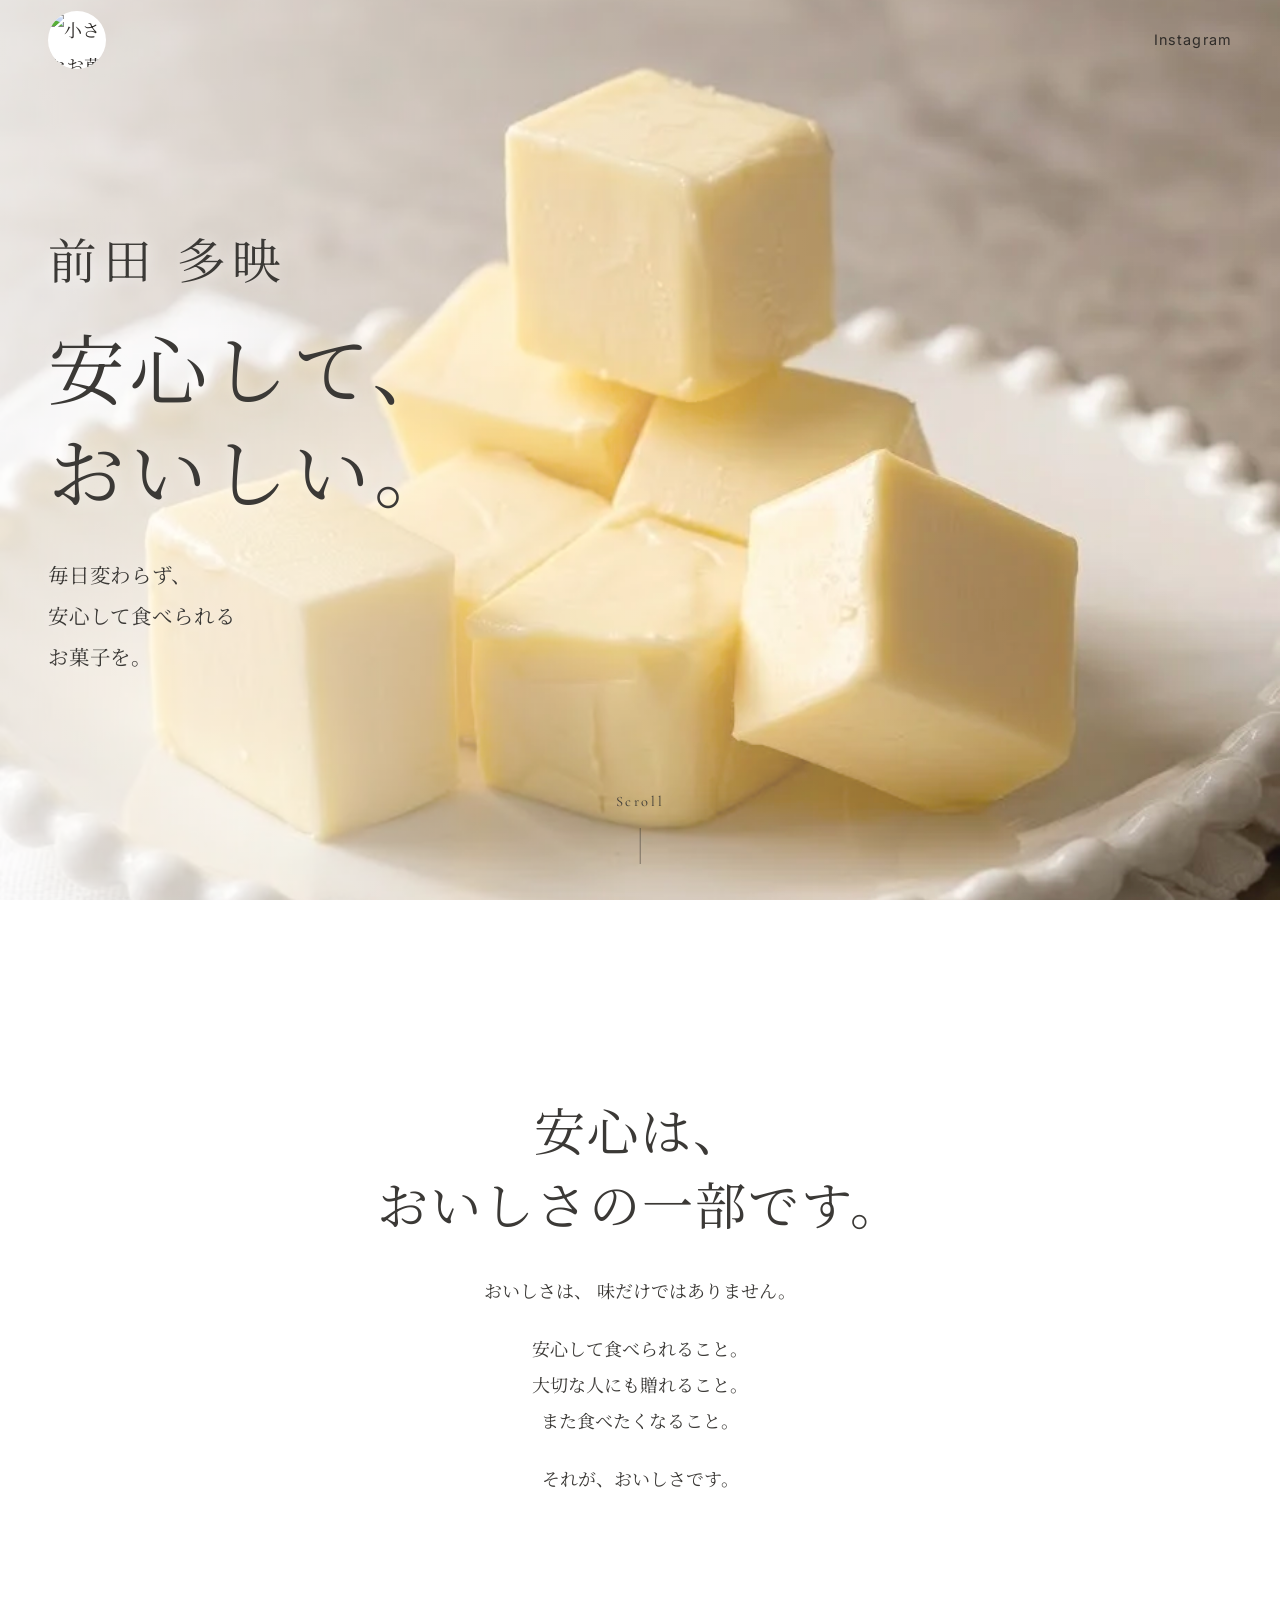
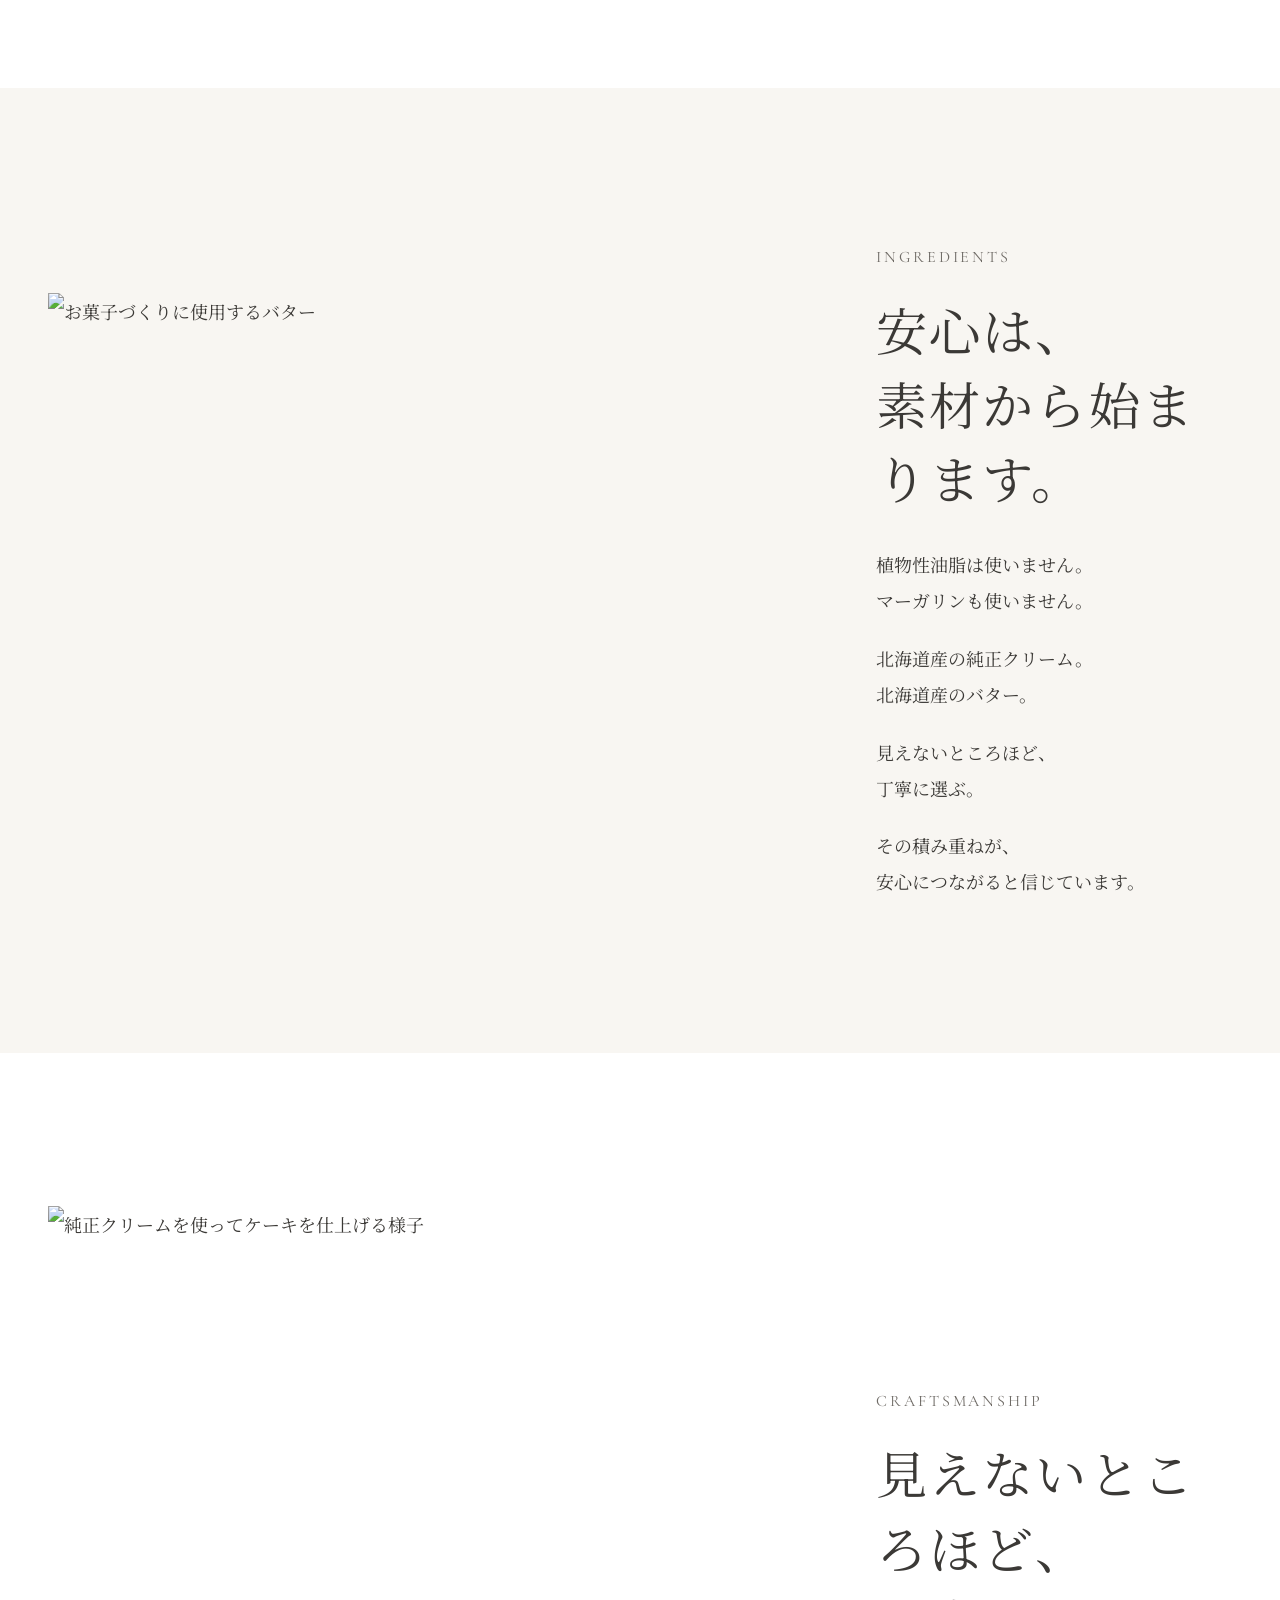
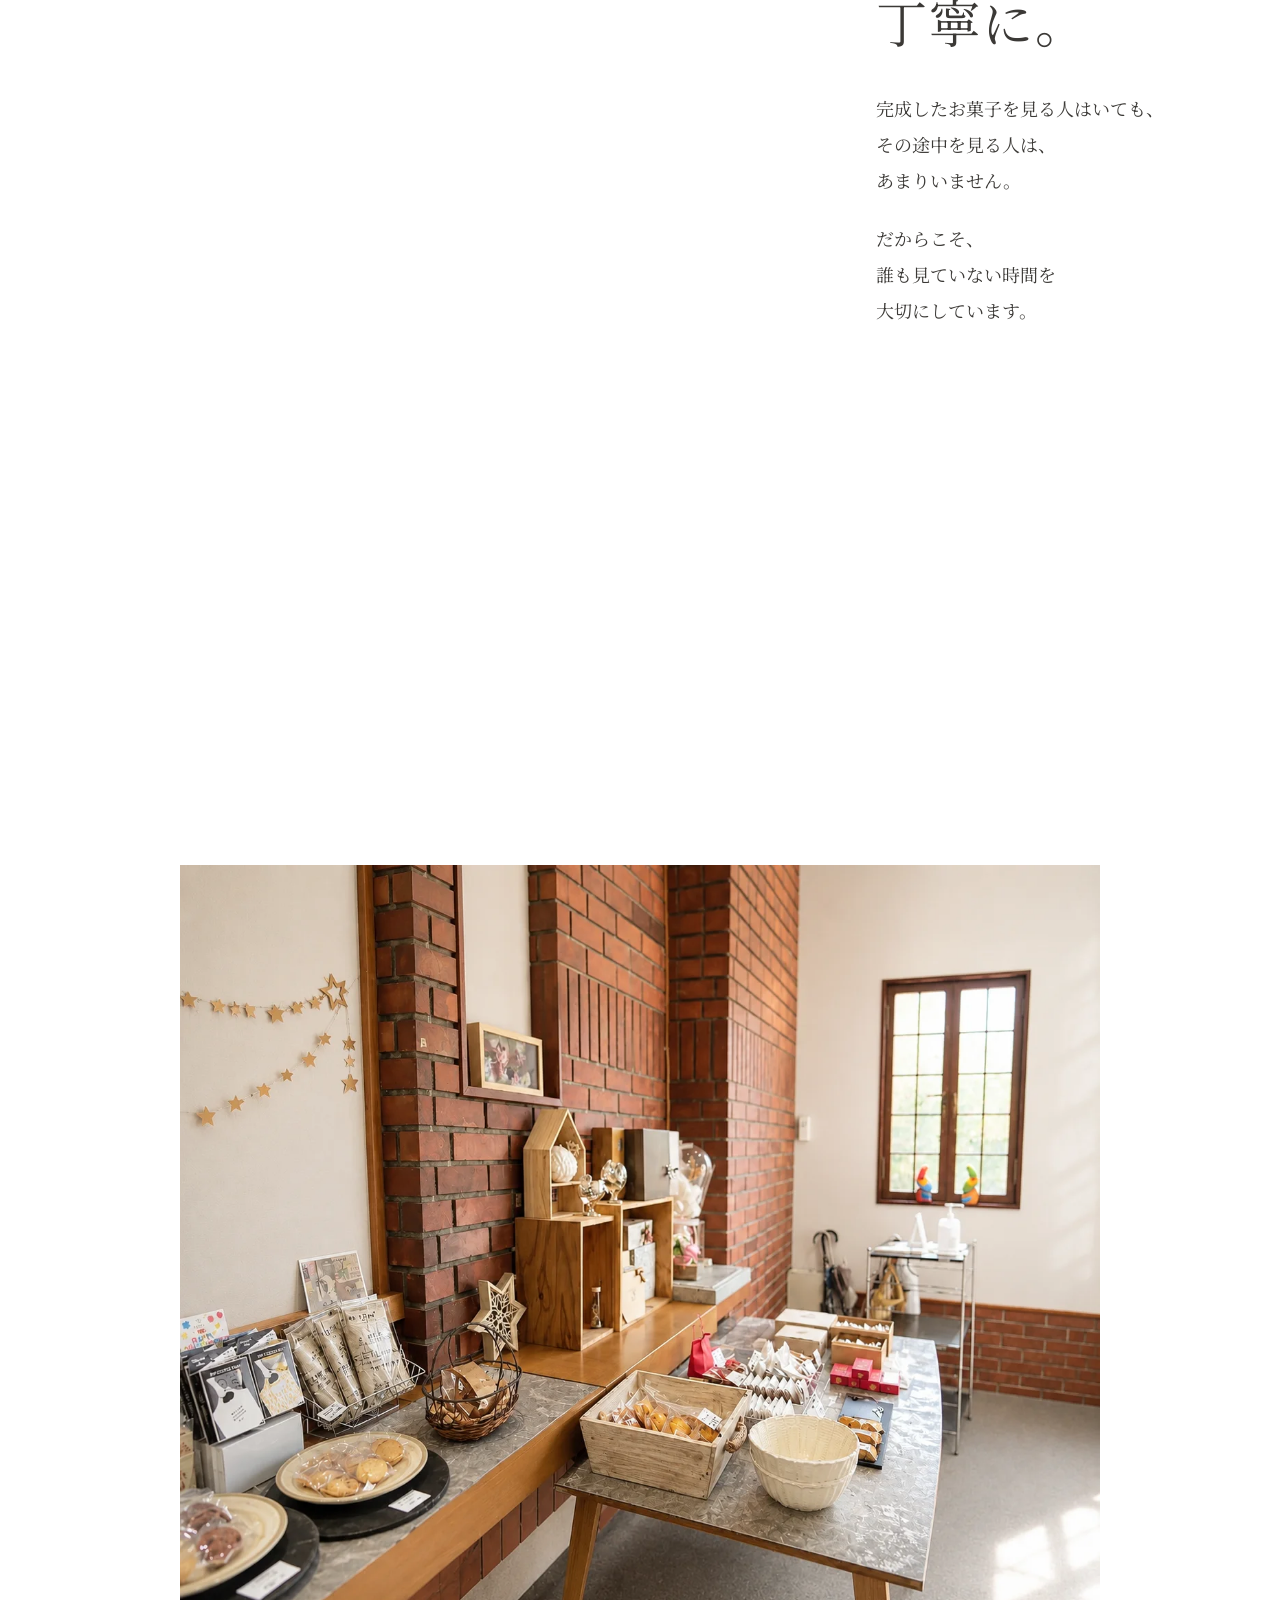
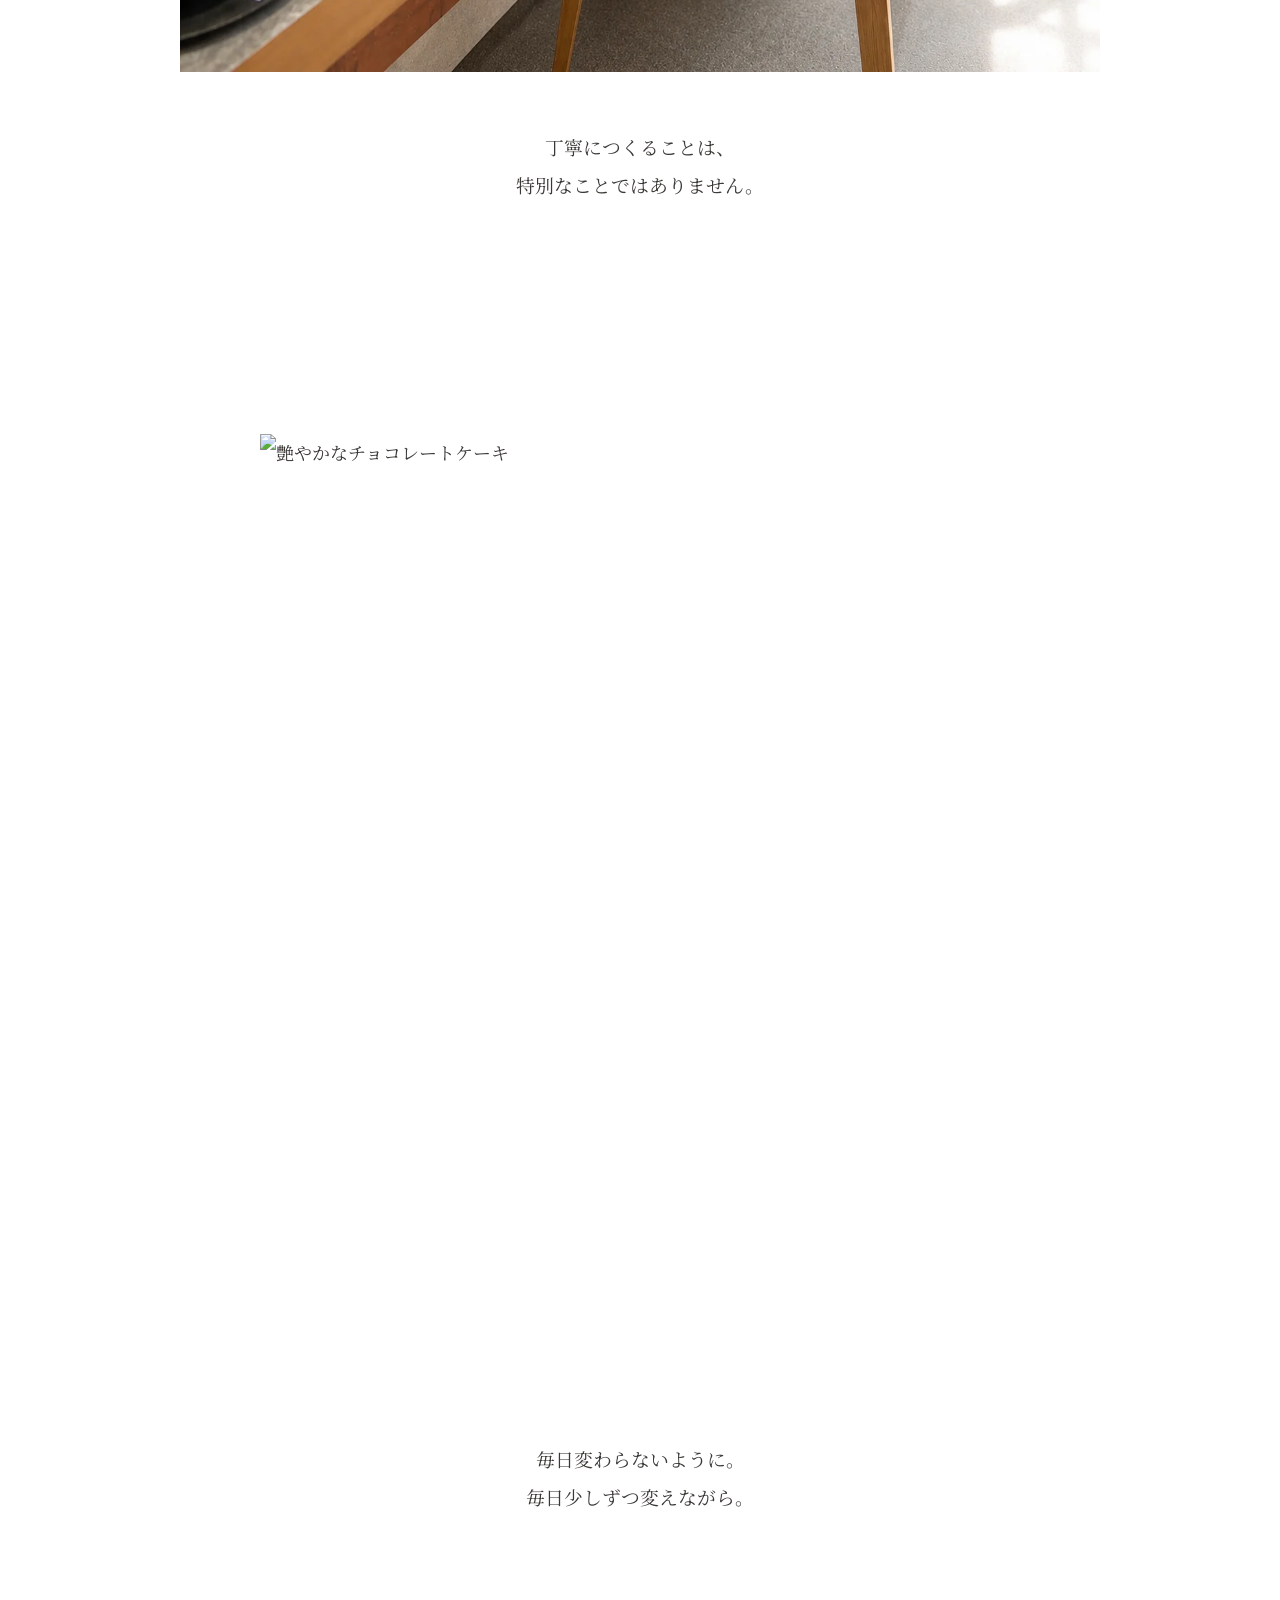
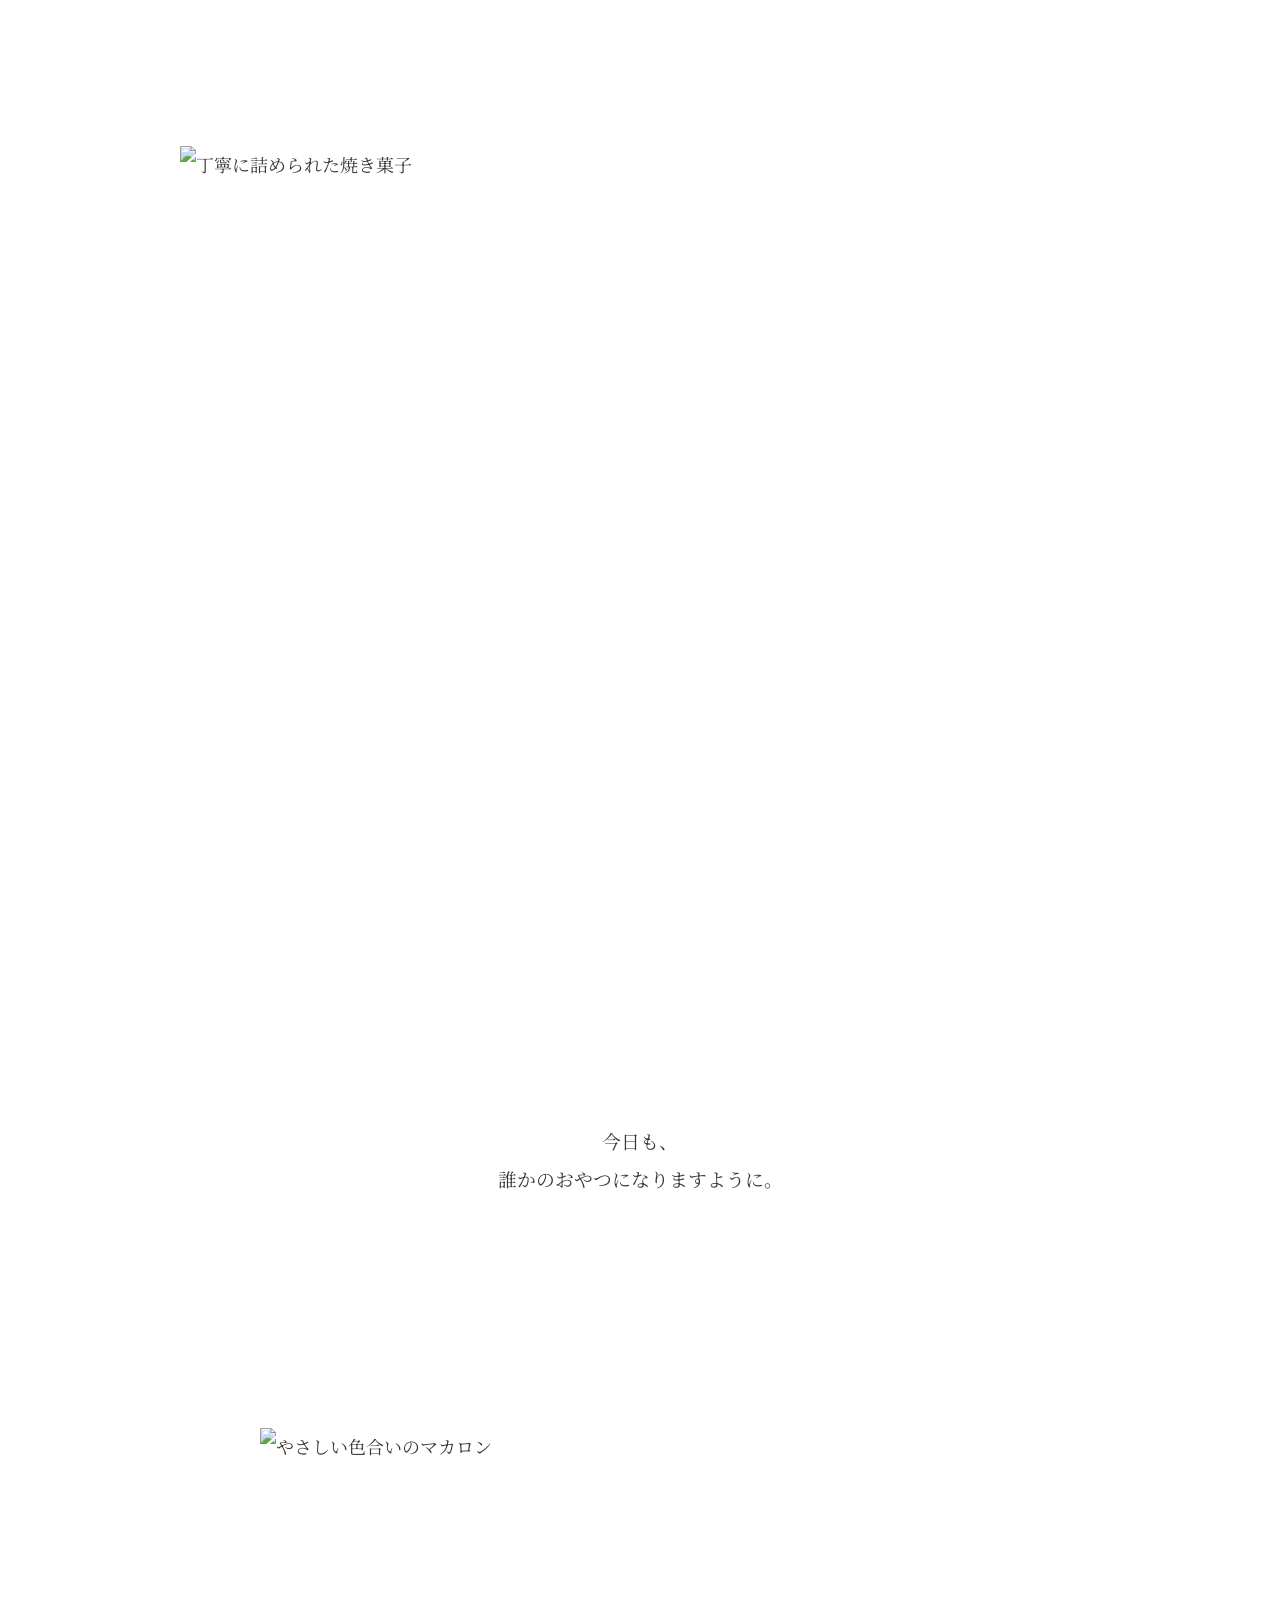
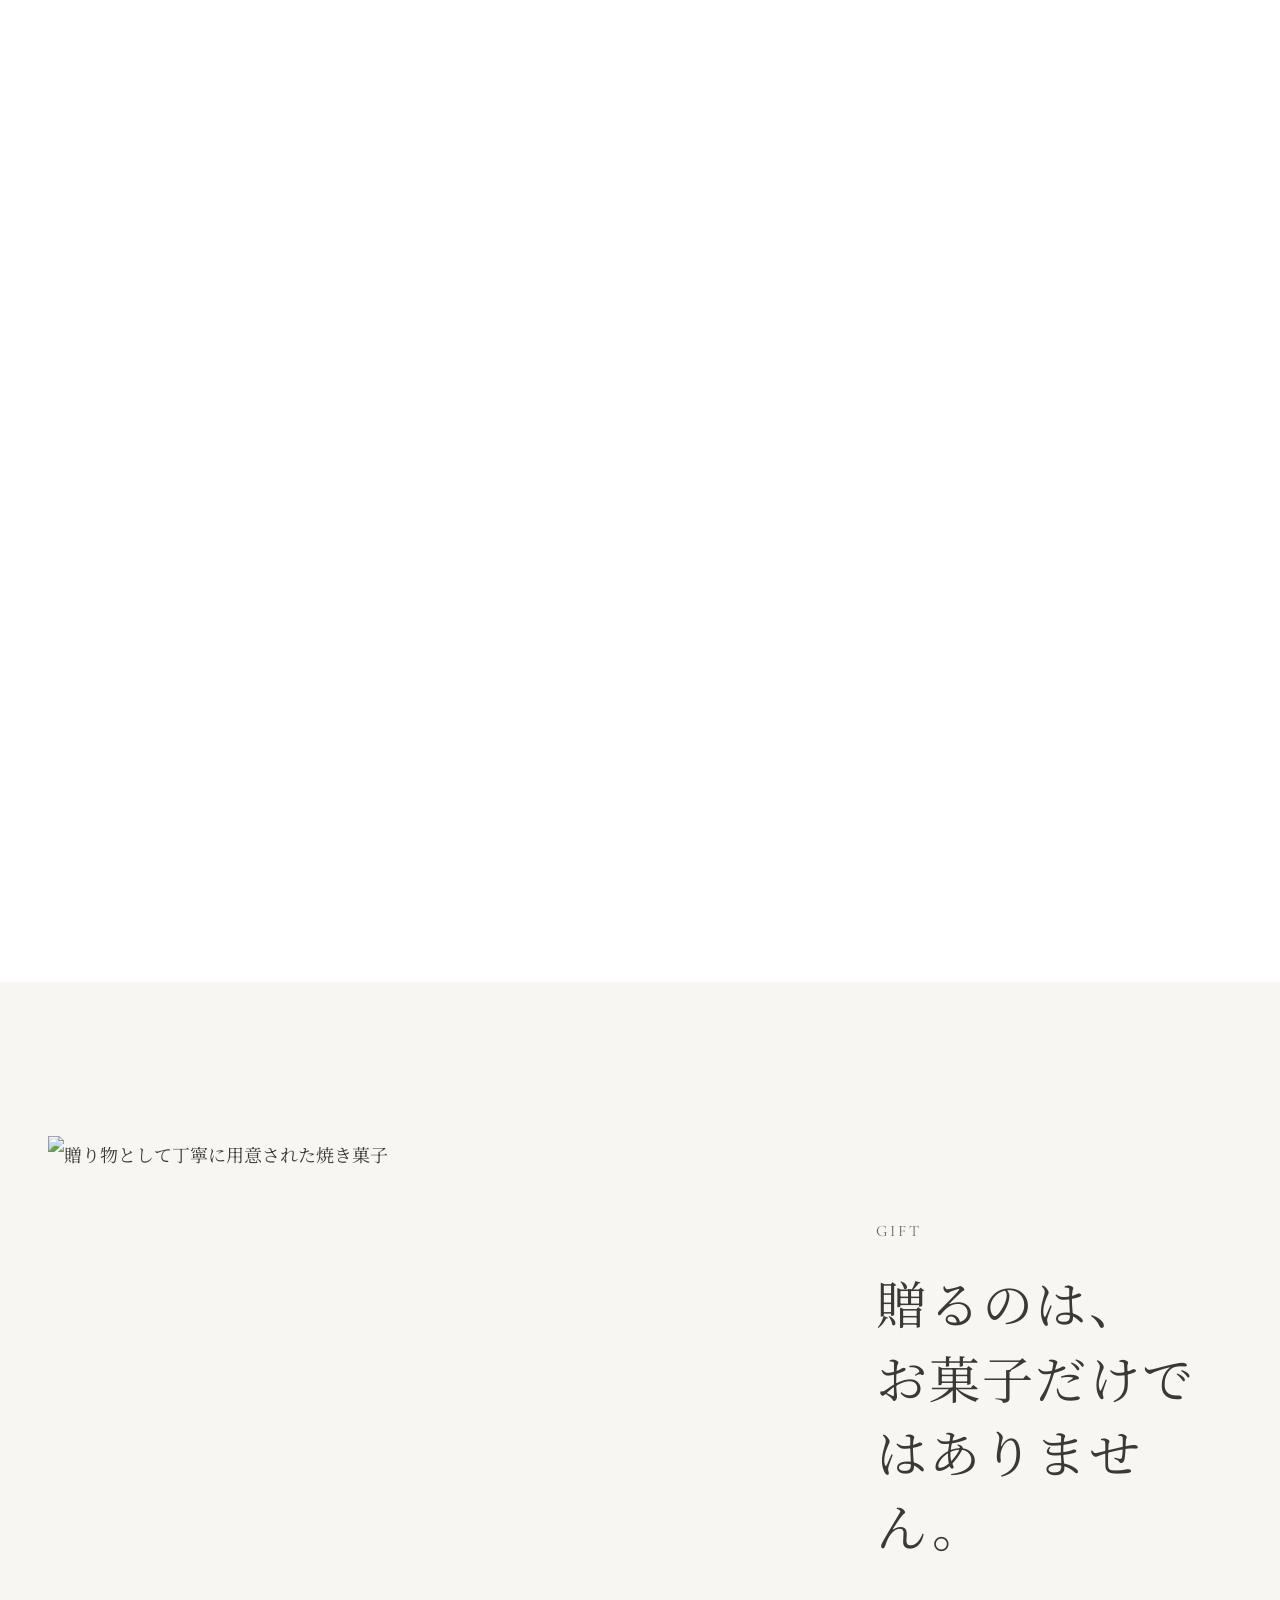
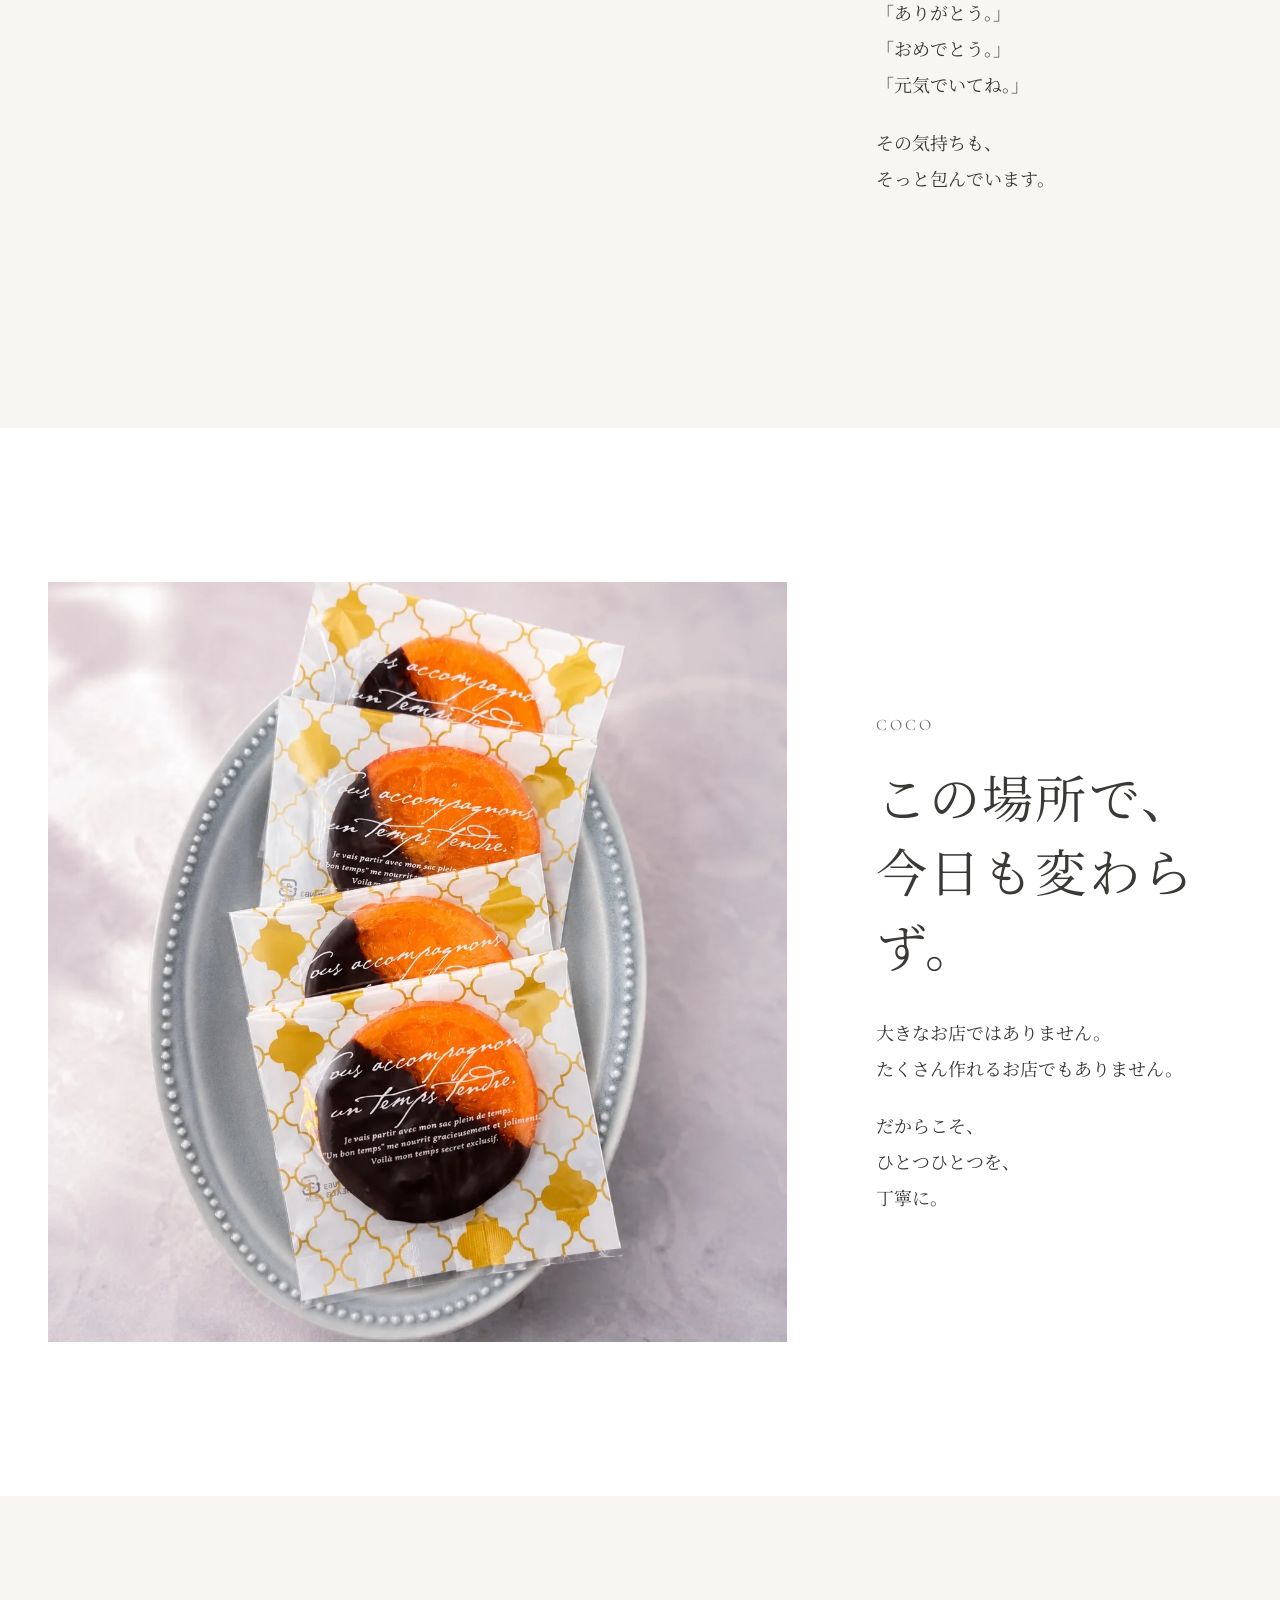
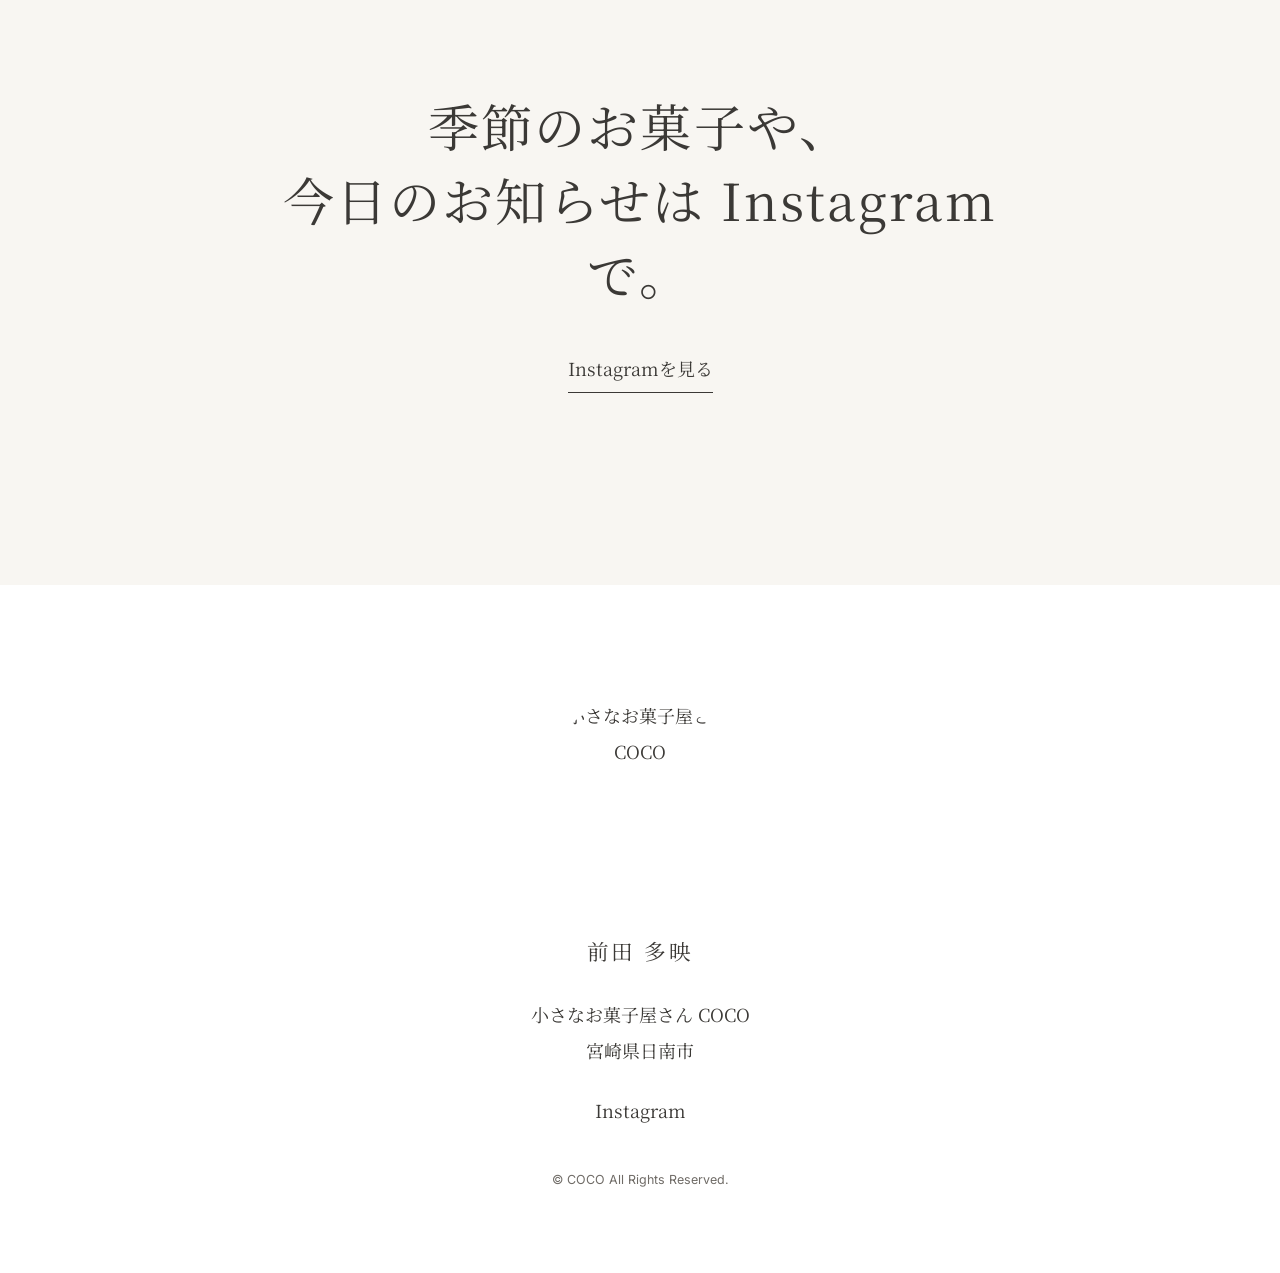
==== commit 11b2be8e: "Update index.html" ====
--- a/index.html
+++ b/index.html
@@ -123,7 +123,7 @@
     >
       <img
         class="hero__image"
-        src="./ヒーロー.webp"
+        src="./hero.webp"
         alt="生クリームを絞ってケーキを仕上げる様子"
         width="1536"
         height="1024"
--- a/style.css
+++ b/style.css
@@ -6,3 +6,238 @@
 @media(min-width:900px){.story-block{grid-template-columns:minmax(0,1.35fr) minmax(280px,.65fr);align-items:center}}
 @media(max-width:768px){body{font-size:1rem}.site-header{height:72px}.site-logo{width:50px;height:50px}.hero{min-height:78svh;place-items:end start}.hero__image{object-position:62% center}.hero__veil{background:linear-gradient(90deg,rgba(255,255,255,.84),rgba(255,255,255,.52) 58%,rgba(255,255,255,.12))}.hero__content{padding-bottom:6.5rem}.hero__name{font-size:clamp(1.9rem,8vw,2.7rem)}.hero__title{font-size:clamp(2.7rem,12vw,4rem)}.hero__lead{margin-top:1.5rem}.hero__scroll{display:none}.section__title{font-size:clamp(2rem,9vw,3rem)}.story-block__media img{max-height:none}.site-footer{padding:5rem 0 3.5rem}}
 @media(prefers-reduced-motion:reduce){html{scroll-behavior:auto}*,*::before,*::after{animation-duration:.01ms!important;animation-iteration-count:1!important;transition-duration:.01ms!important}.reveal{opacity:1;transform:none}}
+/* ===== Release 1.2 emergency fix ===== */
+
+.header-instagram{
+  font-family:var(--ui);
+  font-size:.9rem;
+  letter-spacing:.08em;
+}
+
+.hero__overlay{
+  position:absolute;
+  inset:0;
+  background:linear-gradient(
+    90deg,
+    rgba(255,255,255,.72) 0%,
+    rgba(255,255,255,.3) 48%,
+    rgba(255,255,255,.05) 100%
+  );
+}
+
+.section-title{
+  margin:0;
+  font-size:clamp(2.1rem,4vw,3.45rem);
+  font-weight:400;
+  line-height:1.45;
+  letter-spacing:.04em;
+}
+
+.section-title--center{
+  text-align:center;
+  margin-inline:auto;
+}
+
+.section-text{
+  margin-top:2rem;
+  max-width:36rem;
+}
+
+.section-text p{
+  margin:0;
+}
+
+.section-text p + p{
+  margin-top:1.35rem;
+}
+
+.section-text--center{
+  margin-inline:auto;
+  text-align:center;
+}
+
+.section--brand{
+  padding-block:clamp(8rem,15vw,15rem);
+}
+
+.story{
+  display:grid;
+  gap:clamp(3.5rem,7vw,6.5rem);
+}
+
+.story__image{
+  margin:0;
+  width:100%;
+  overflow:hidden;
+}
+
+.story__image img{
+  display:block;
+  width:100%;
+  max-height:760px;
+  object-fit:cover;
+}
+
+.story__image--portrait img{
+  max-height:900px;
+}
+
+.story__content{
+  max-width:680px;
+}
+
+.gallery-item{
+  margin-inline:auto;
+}
+
+.gallery-item + .gallery-item{
+  margin-top:clamp(9rem,18vw,16rem);
+}
+
+.gallery-item img{
+  display:block;
+  width:100%;
+  height:auto;
+  object-fit:cover;
+}
+
+.gallery-item figcaption{
+  margin-top:clamp(2rem,5vw,3.5rem);
+  text-align:center;
+  font-size:clamp(1rem,1.5vw,1.18rem);
+  line-height:2;
+}
+
+.gallery-item--wide{
+  max-width:920px;
+}
+
+.gallery-item--narrow{
+  max-width:760px;
+}
+
+.section--instagram{
+  padding-block:clamp(8rem,15vw,15rem);
+  text-align:center;
+}
+
+.instagram-link{
+  margin-top:2.5rem;
+  text-align:center;
+}
+
+.instagram-link a{
+  display:inline-block;
+  border-bottom:1px solid currentColor;
+  padding-bottom:.35rem;
+}
+
+.site-footer__inner{
+  text-align:center;
+}
+
+.footer-logo{
+  display:block;
+  width:min(200px,45vw);
+  height:auto;
+  margin-inline:auto;
+  border-radius:50%;
+}
+
+.footer-name{
+  margin-top:2rem;
+  font-size:1.35rem;
+  letter-spacing:.12em;
+}
+
+.footer-shop,
+.footer-instagram{
+  margin-top:1.5rem;
+}
+
+.copyright{
+  display:block;
+  margin-top:2.5rem;
+  color:var(--muted);
+  font-family:var(--ui);
+  font-size:.78rem;
+}
+
+.mobile-break{
+  display:none;
+}
+
+@media (min-width:900px){
+  .story{
+    grid-template-columns:minmax(0,1.35fr) minmax(280px,.65fr);
+    align-items:center;
+  }
+}
+
+@media (max-width:768px){
+  body{
+    font-size:1rem;
+    overflow-x:hidden;
+  }
+
+  .container,
+  .container--wide,
+  .container--narrow{
+    width:calc(100% - 32px);
+  }
+
+  .hero{
+    min-height:78svh;
+    place-items:end start;
+  }
+
+  .hero__image{
+    object-position:62% center;
+  }
+
+  .hero__overlay{
+    background:linear-gradient(
+      90deg,
+      rgba(255,255,255,.88) 0%,
+      rgba(255,255,255,.58) 60%,
+      rgba(255,255,255,.12) 100%
+    );
+  }
+
+  .hero__content{
+    padding-bottom:6rem;
+  }
+
+  .hero__name{
+    font-size:clamp(1.9rem,8vw,2.7rem);
+  }
+
+  .hero__title{
+    font-size:clamp(2.7rem,12vw,4rem);
+  }
+
+  .section-title{
+    font-size:clamp(2rem,9vw,3rem);
+  }
+
+  .story{
+    display:block;
+  }
+
+  .story__image{
+    margin-bottom:2.75rem;
+  }
+
+  .story__image img,
+  .story__image--portrait img{
+    max-height:none;
+  }
+
+  .gallery-item + .gallery-item{
+    margin-top:7rem;
+  }
+
+  .mobile-break{
+    display:block;
+  }
+}
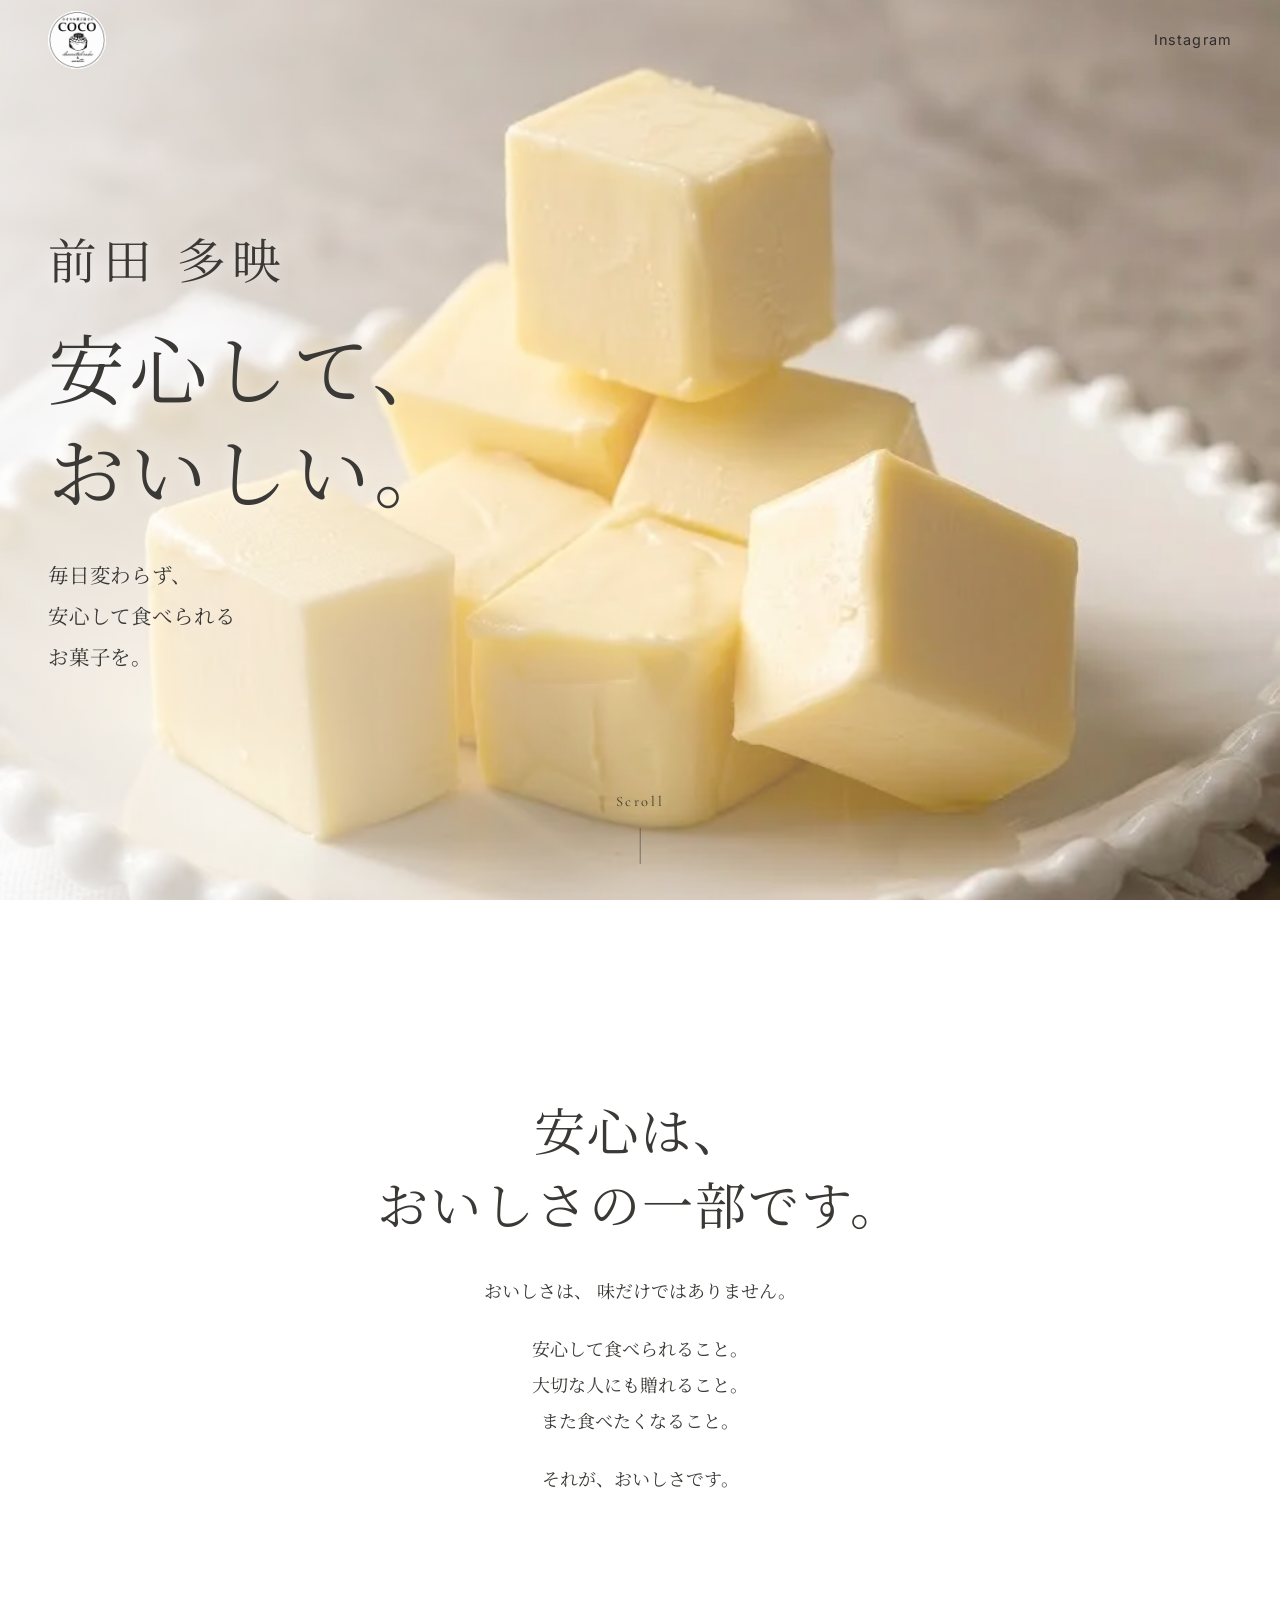
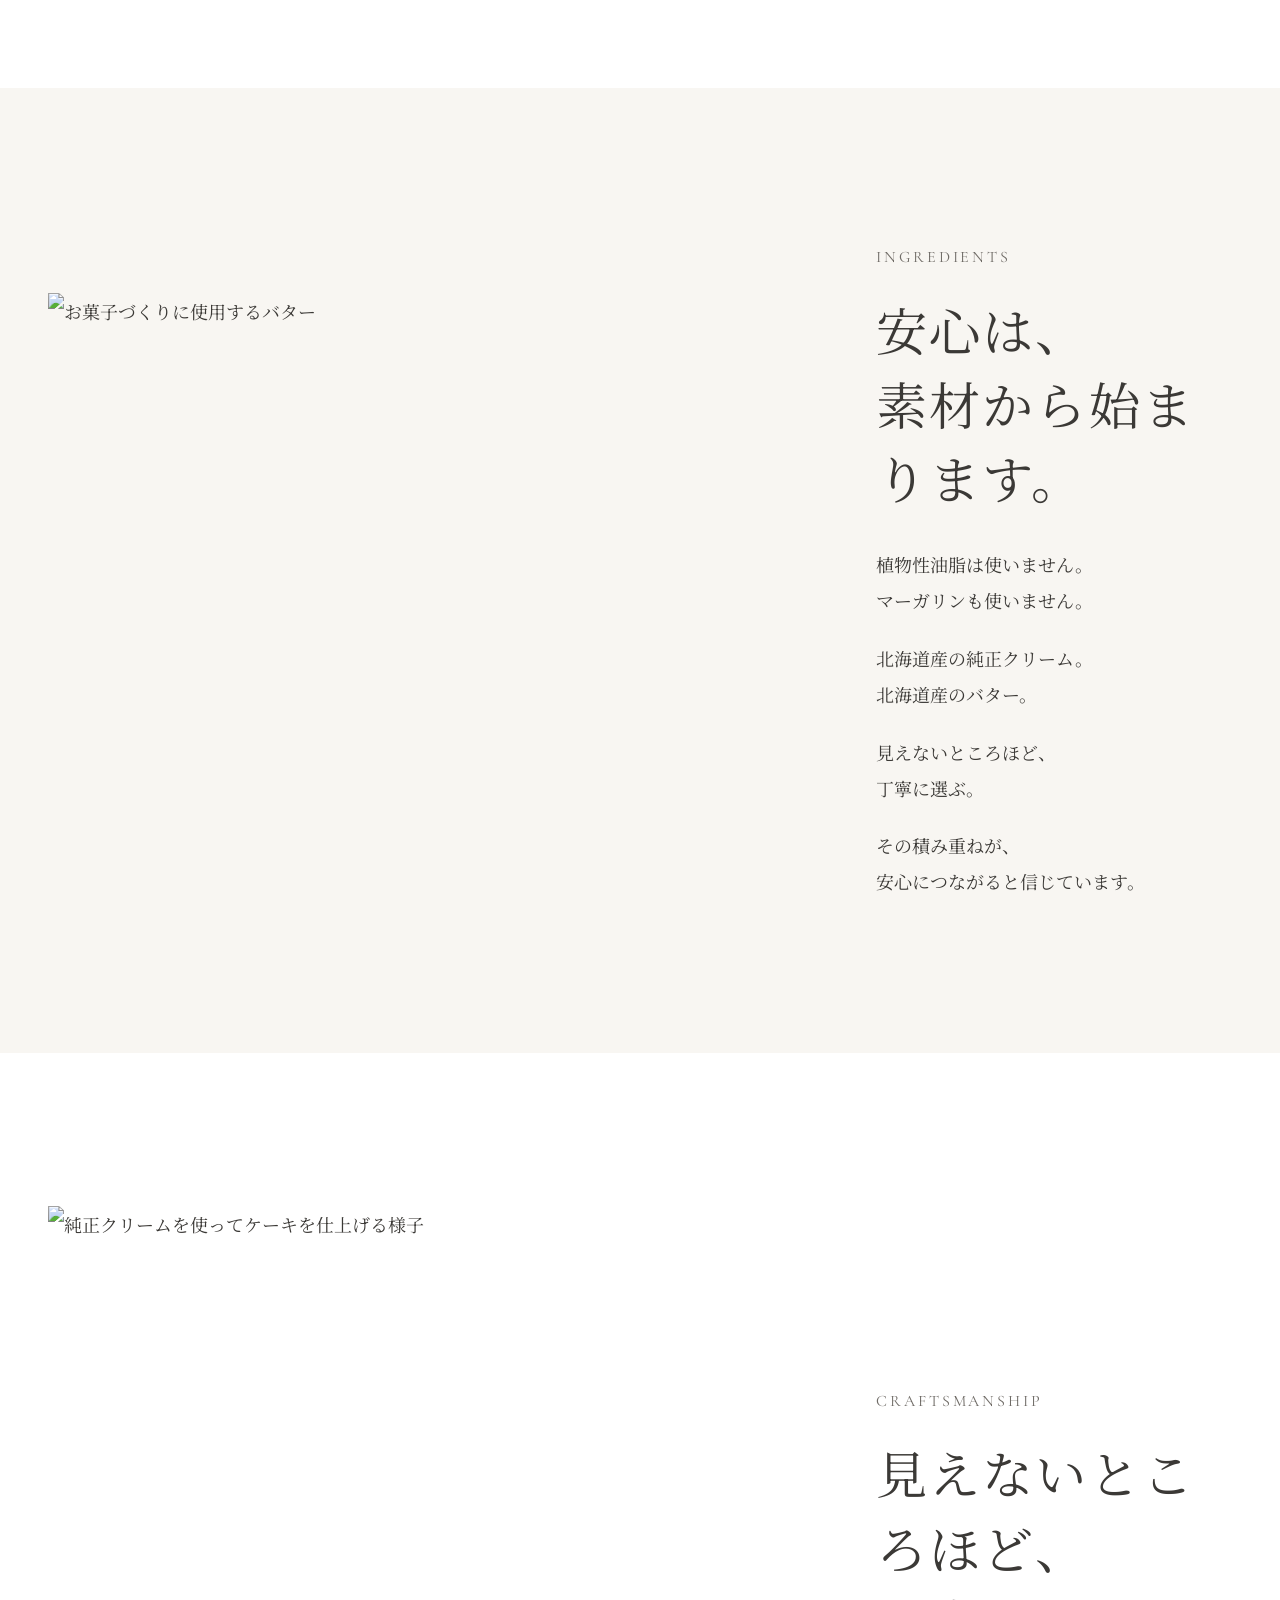
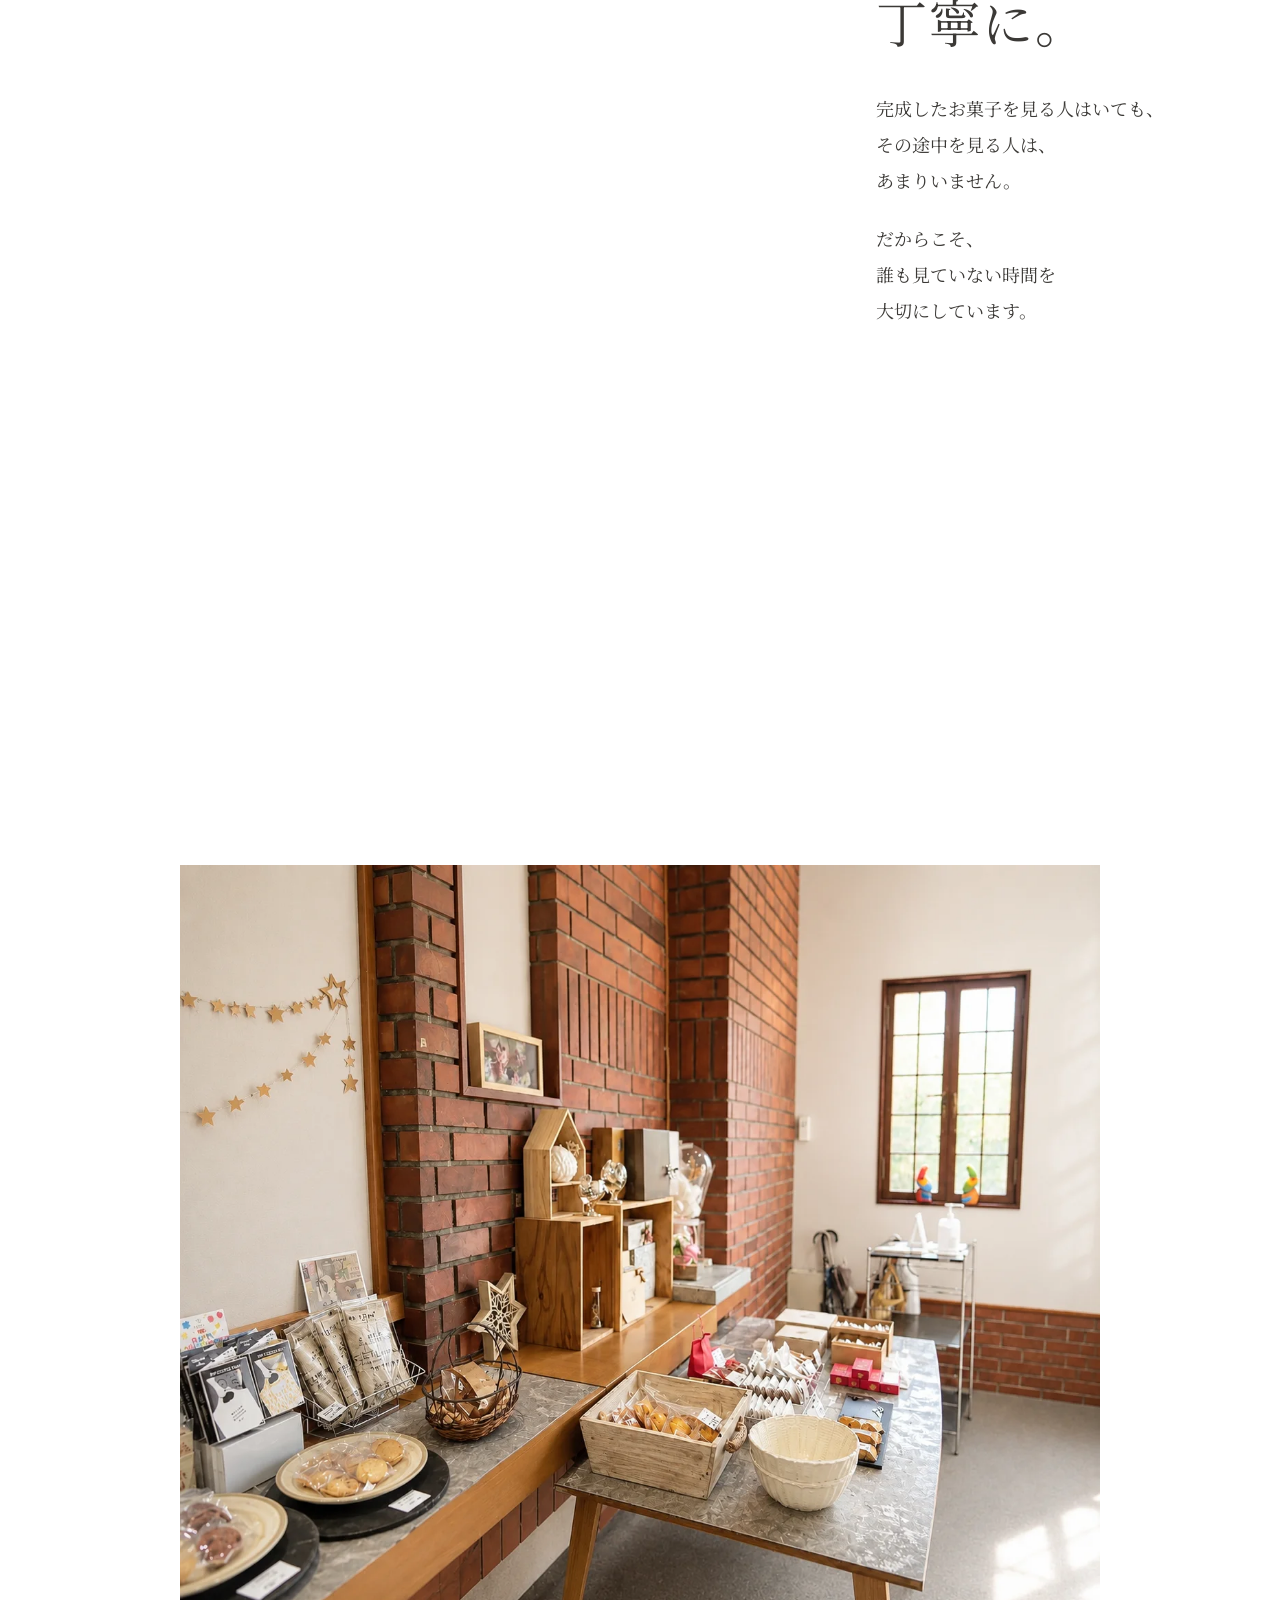
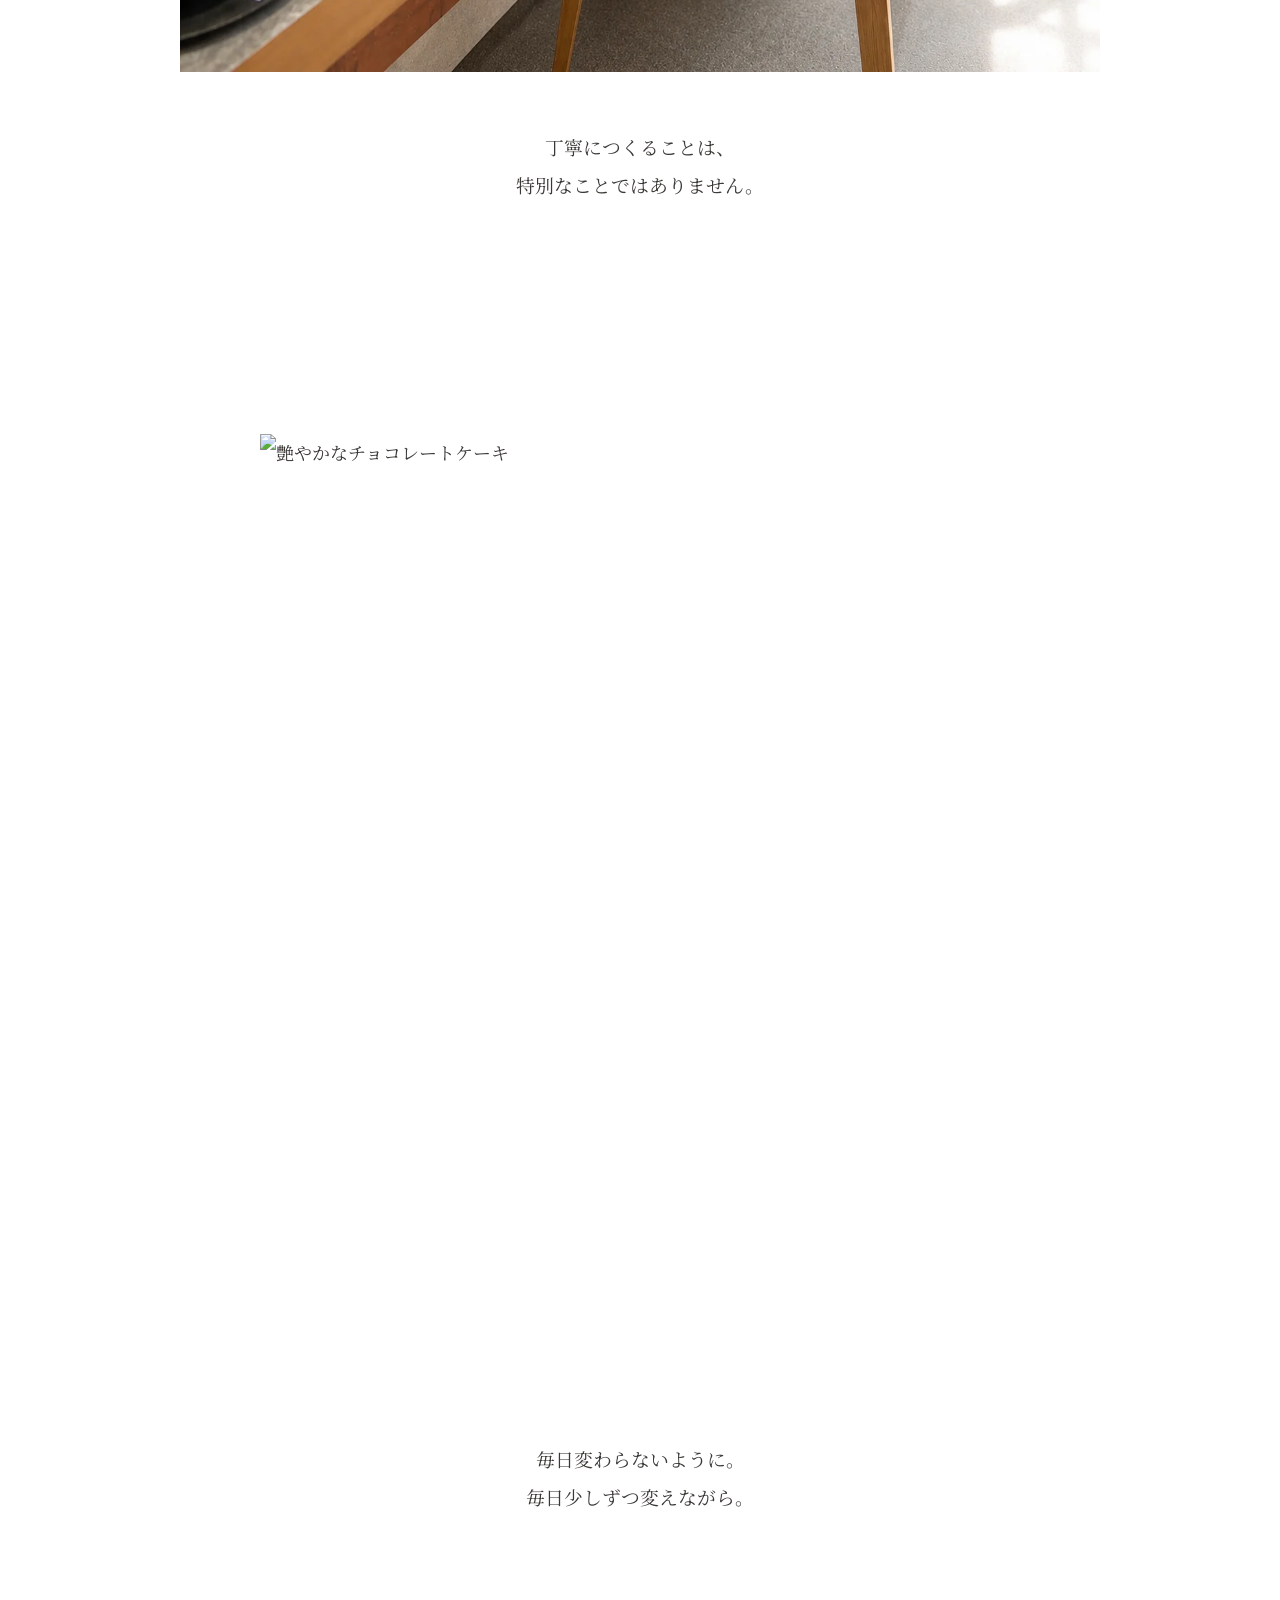
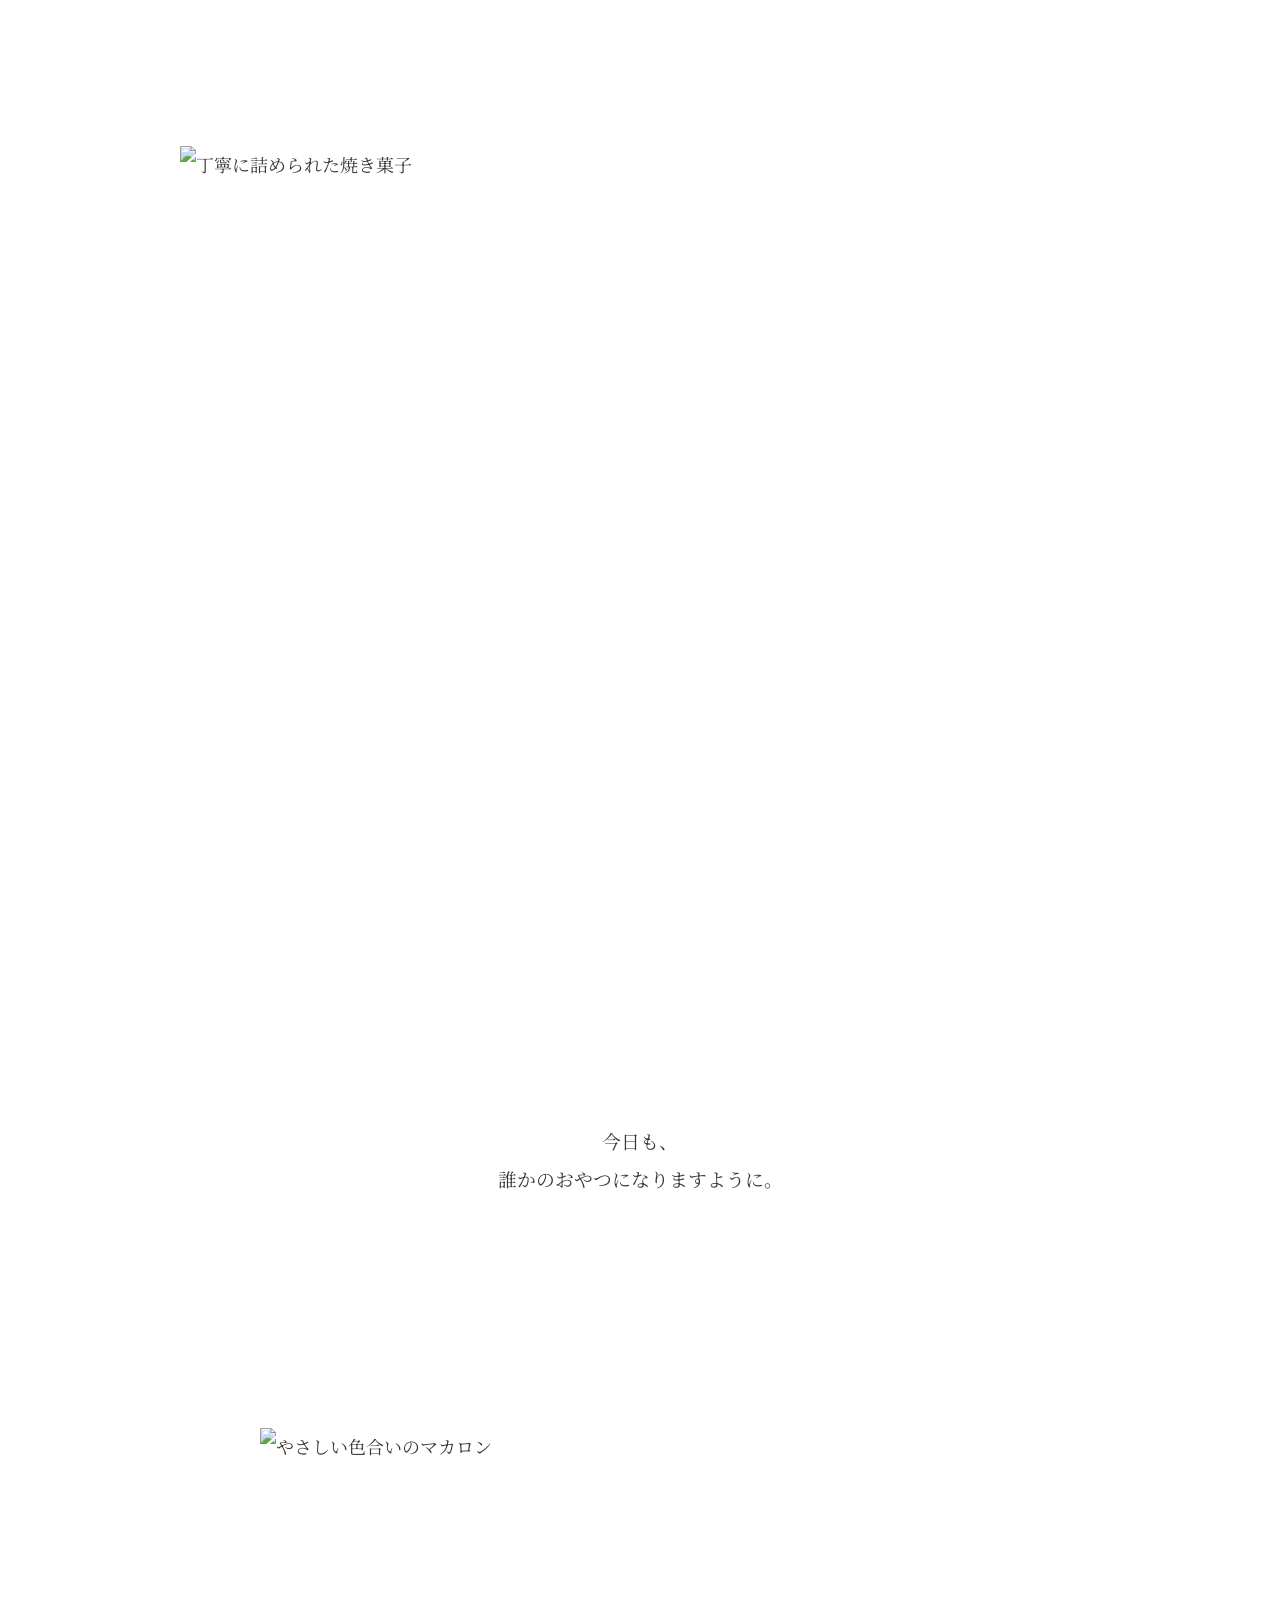
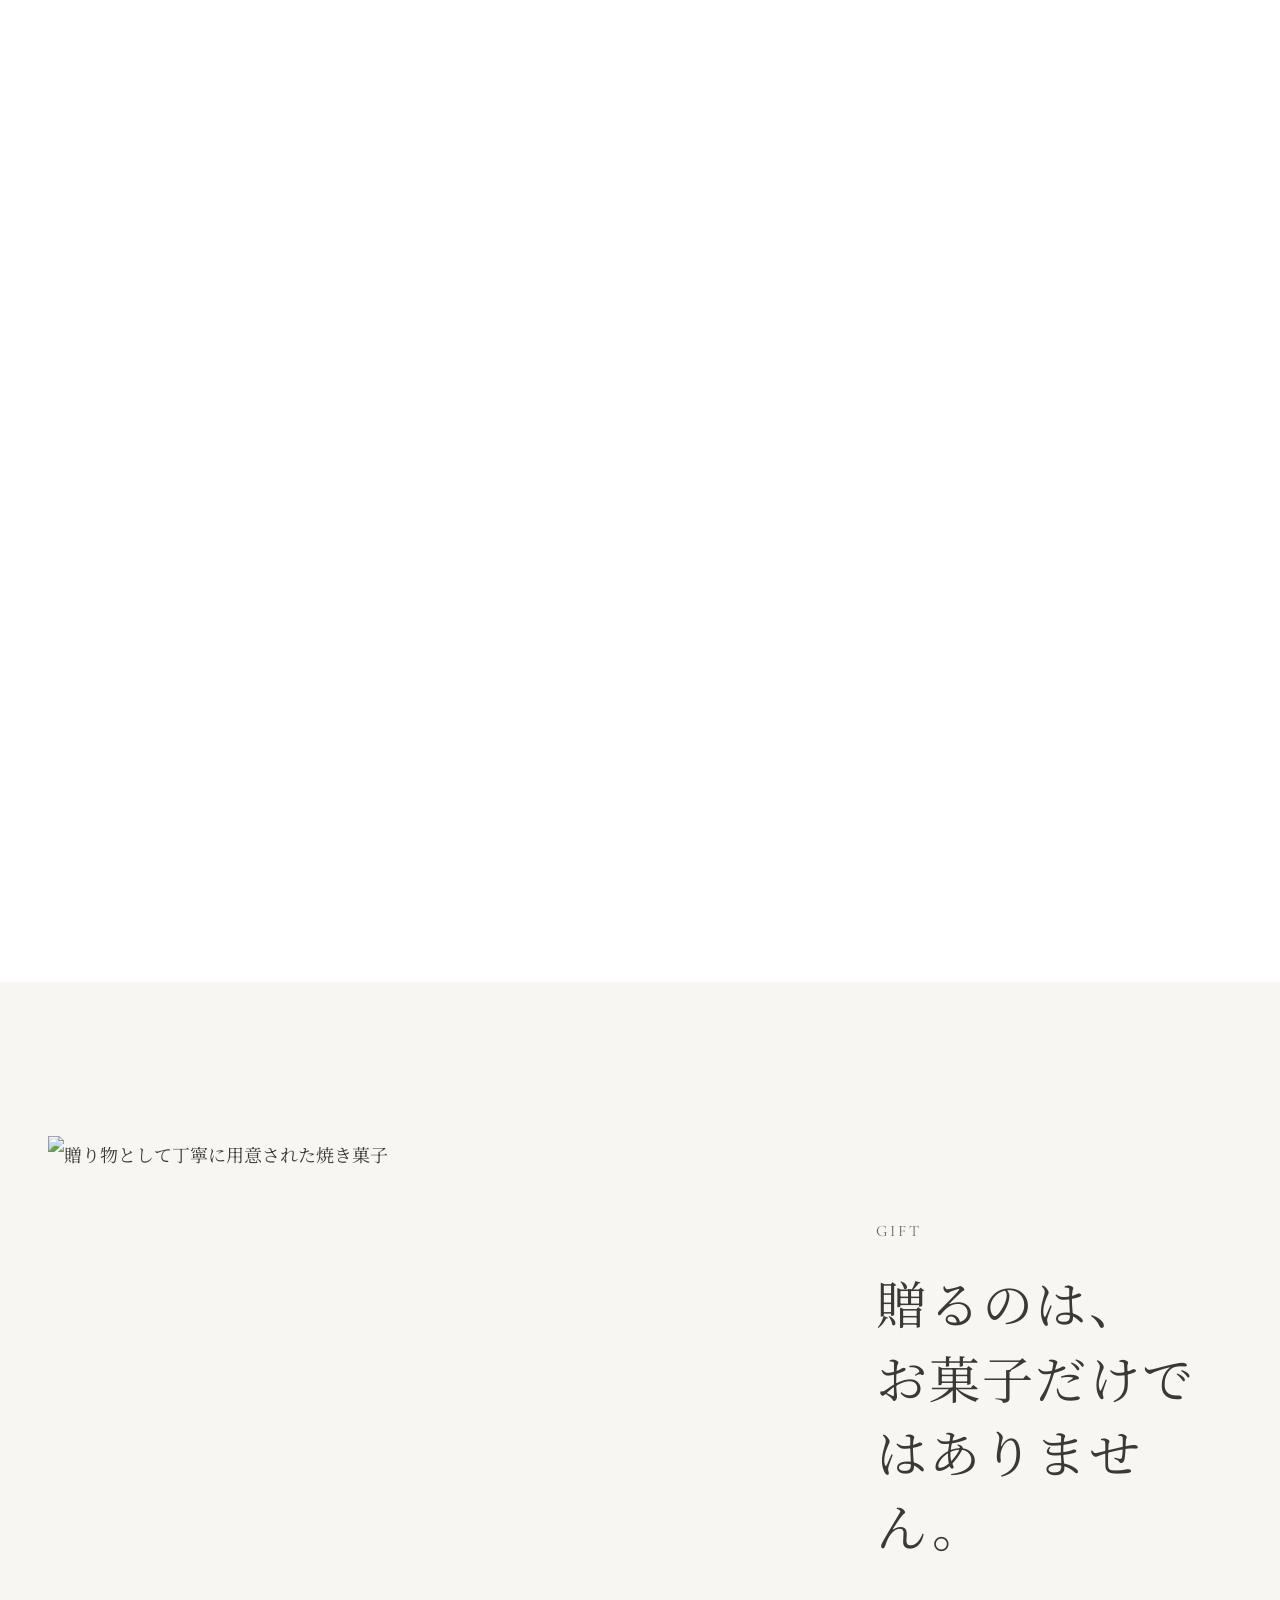
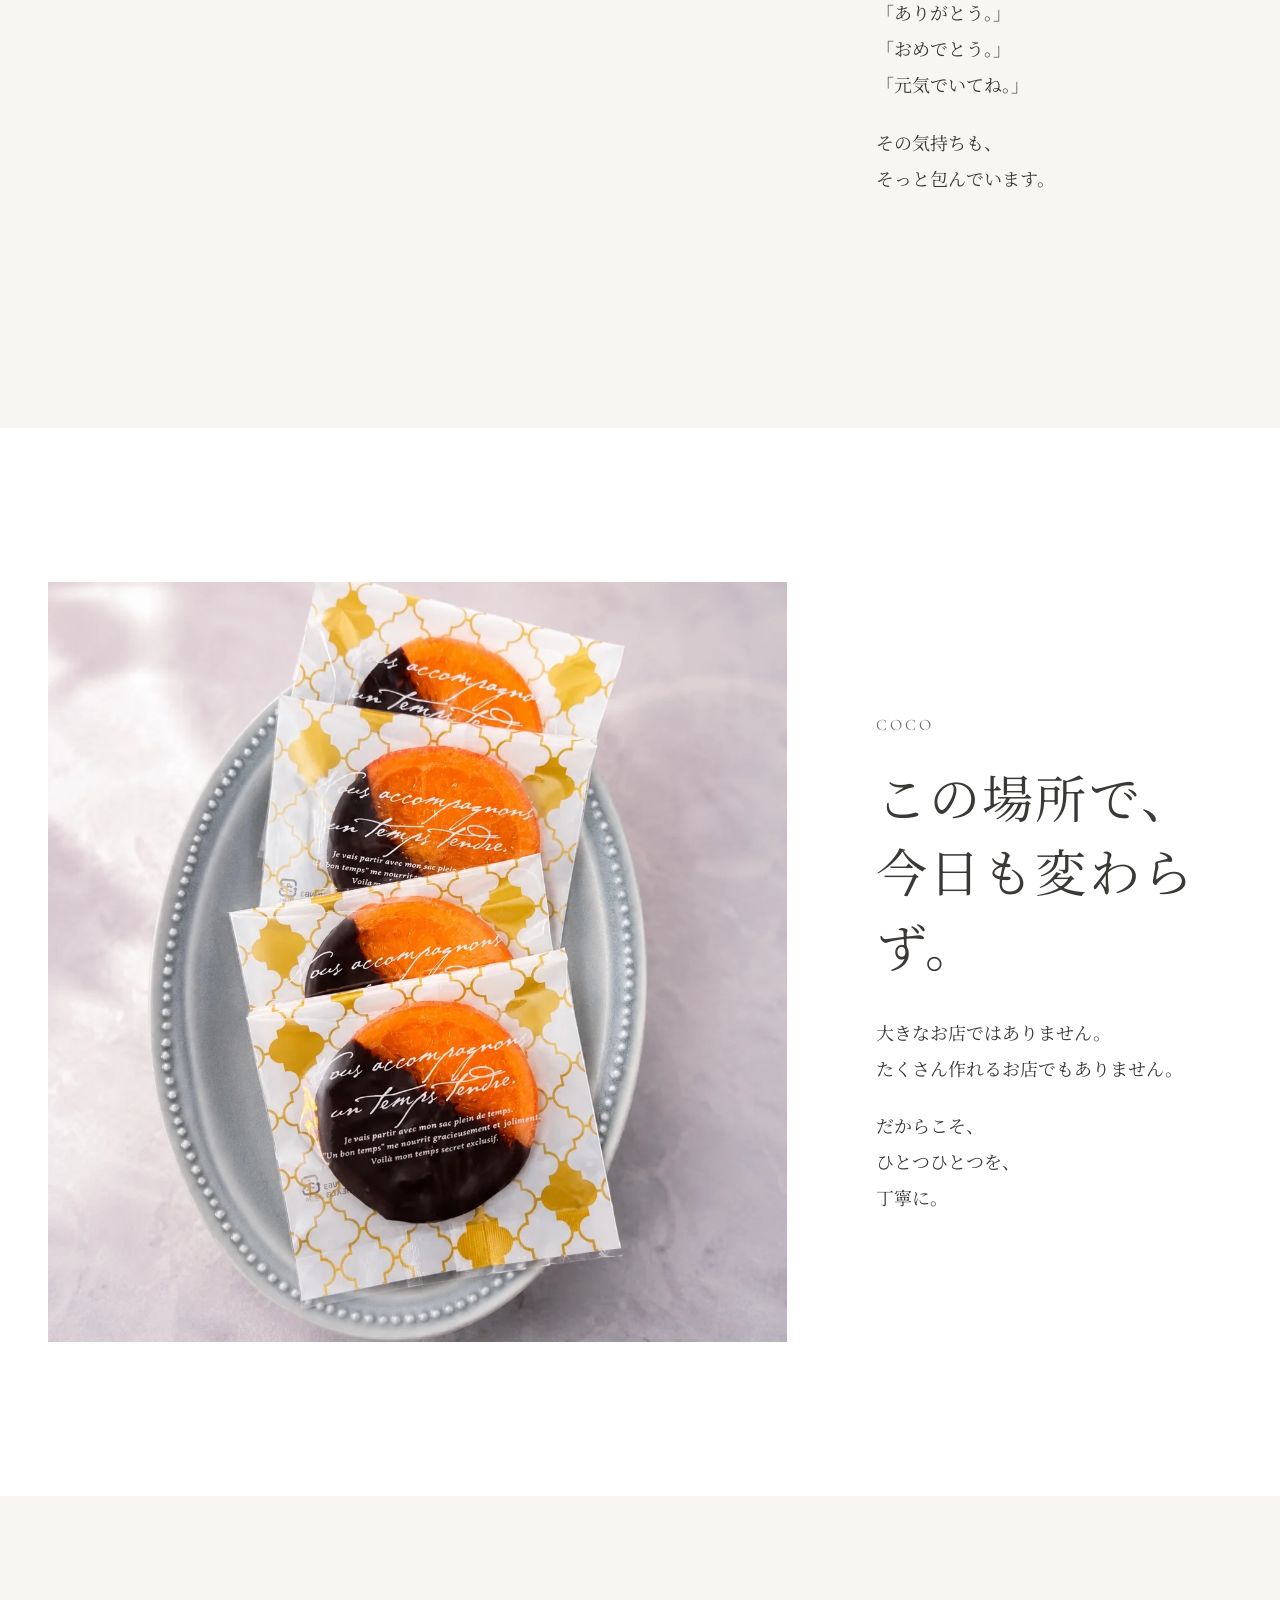
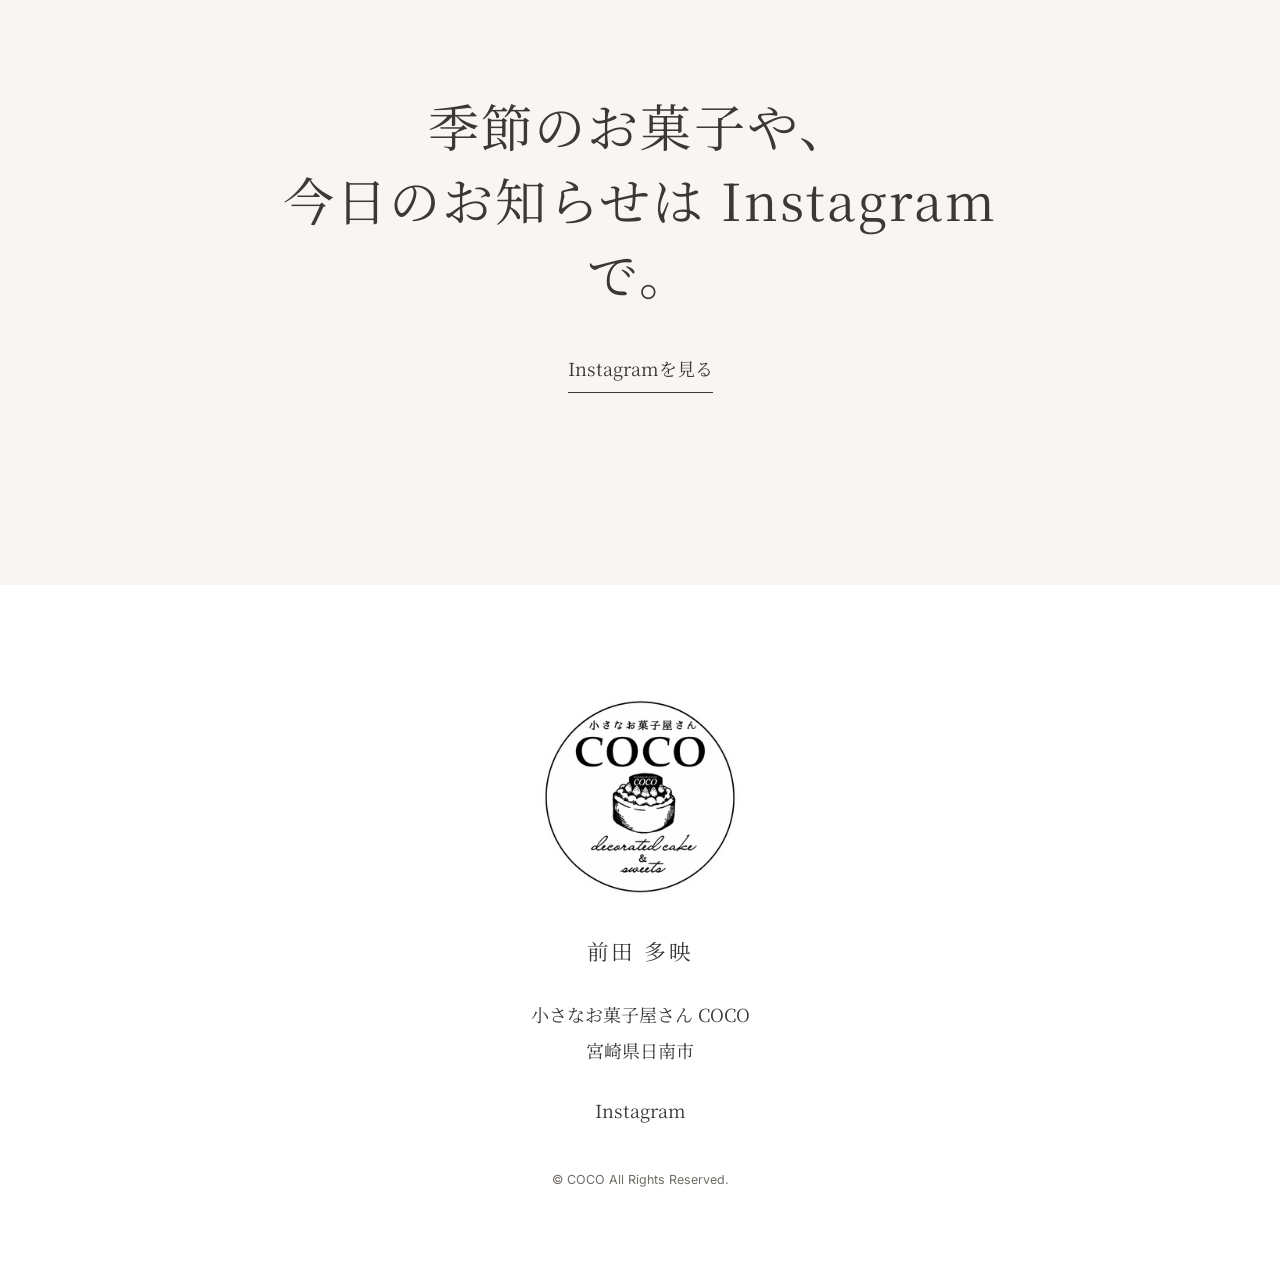
==== commit 8eddeaa3: "Update index.html" ====
--- a/index.html
+++ b/index.html
@@ -95,7 +95,7 @@
         aria-label="ページの先頭へ戻る"
       >
         <img
-          src="./ロゴ.webp"
+          src="./logo.webp"
           alt="小さなお菓子屋さん COCO"
           width="120"
           height="120"
@@ -493,7 +493,7 @@
 
       <img
         class="footer-logo"
-        src="./ロゴ.webp"
+        src="./logo.webp"
         alt="小さなお菓子屋さん COCO"
         width="200"
         height="200"
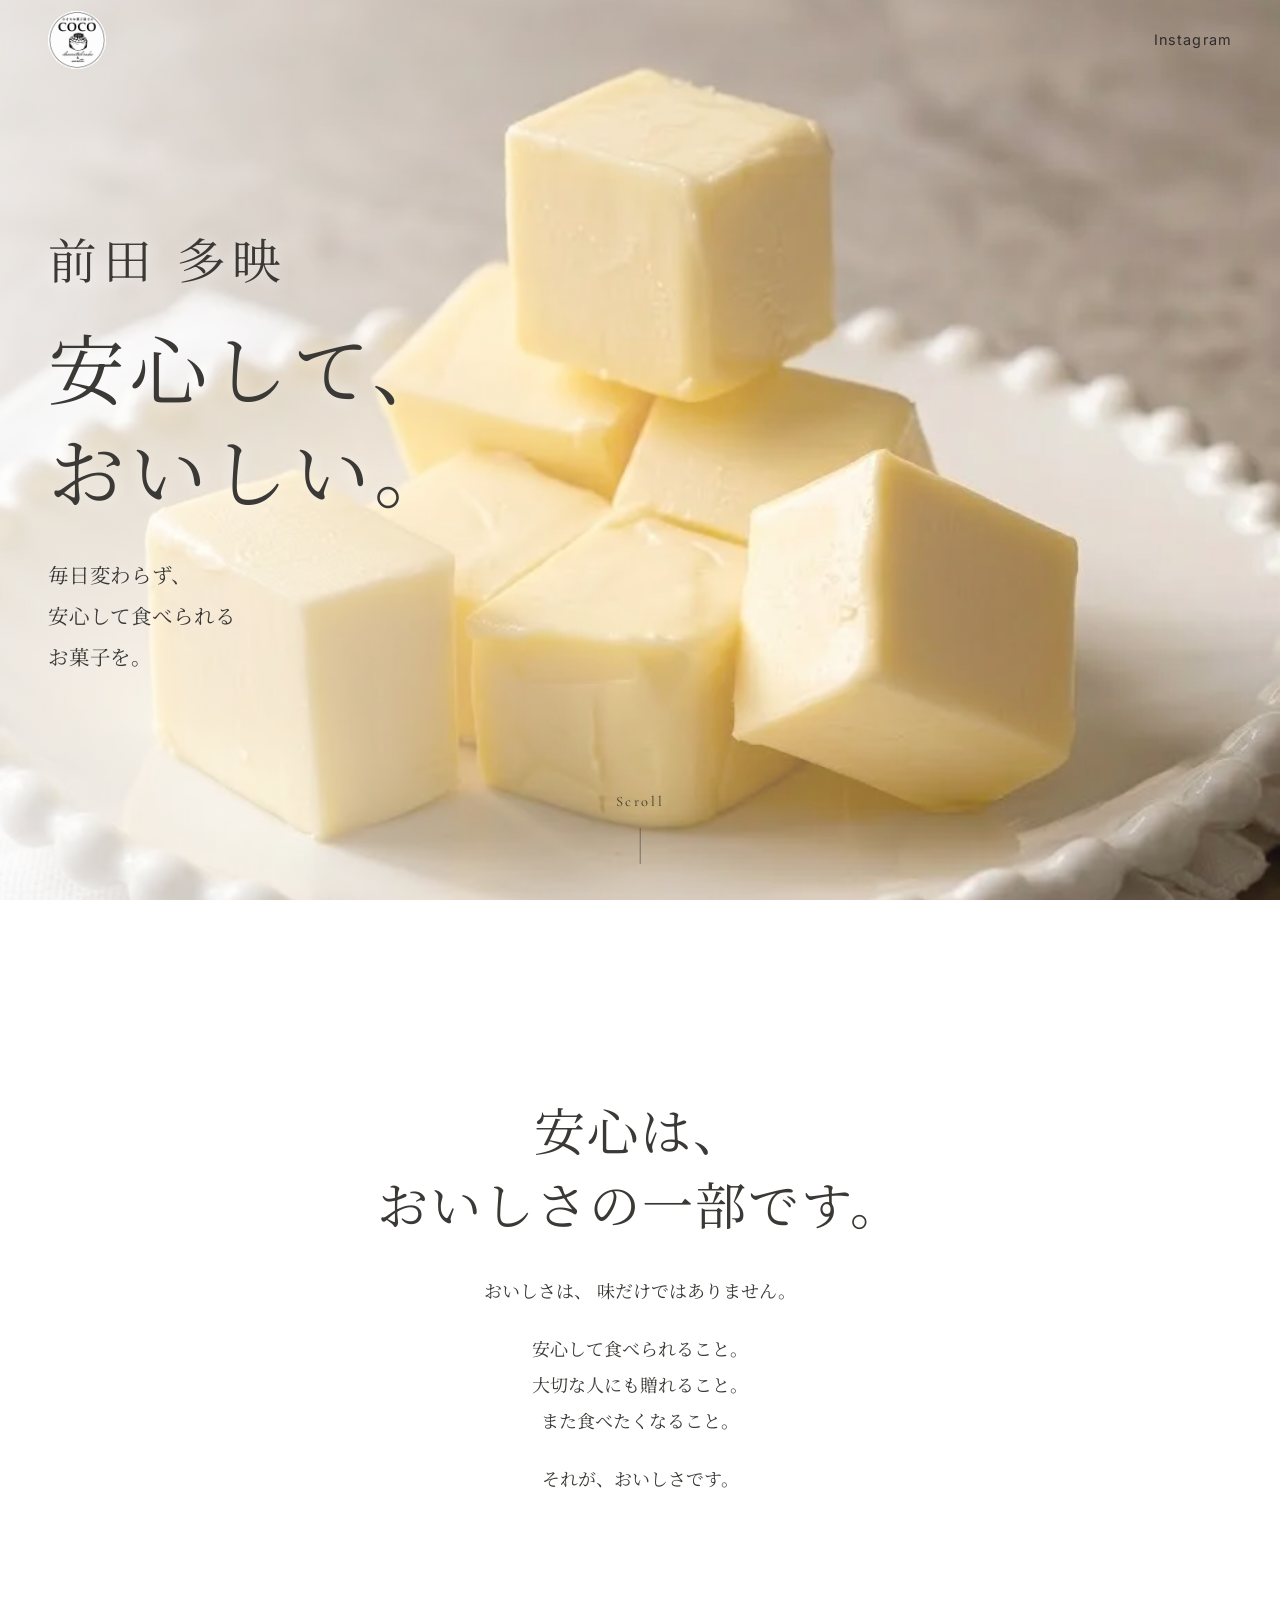
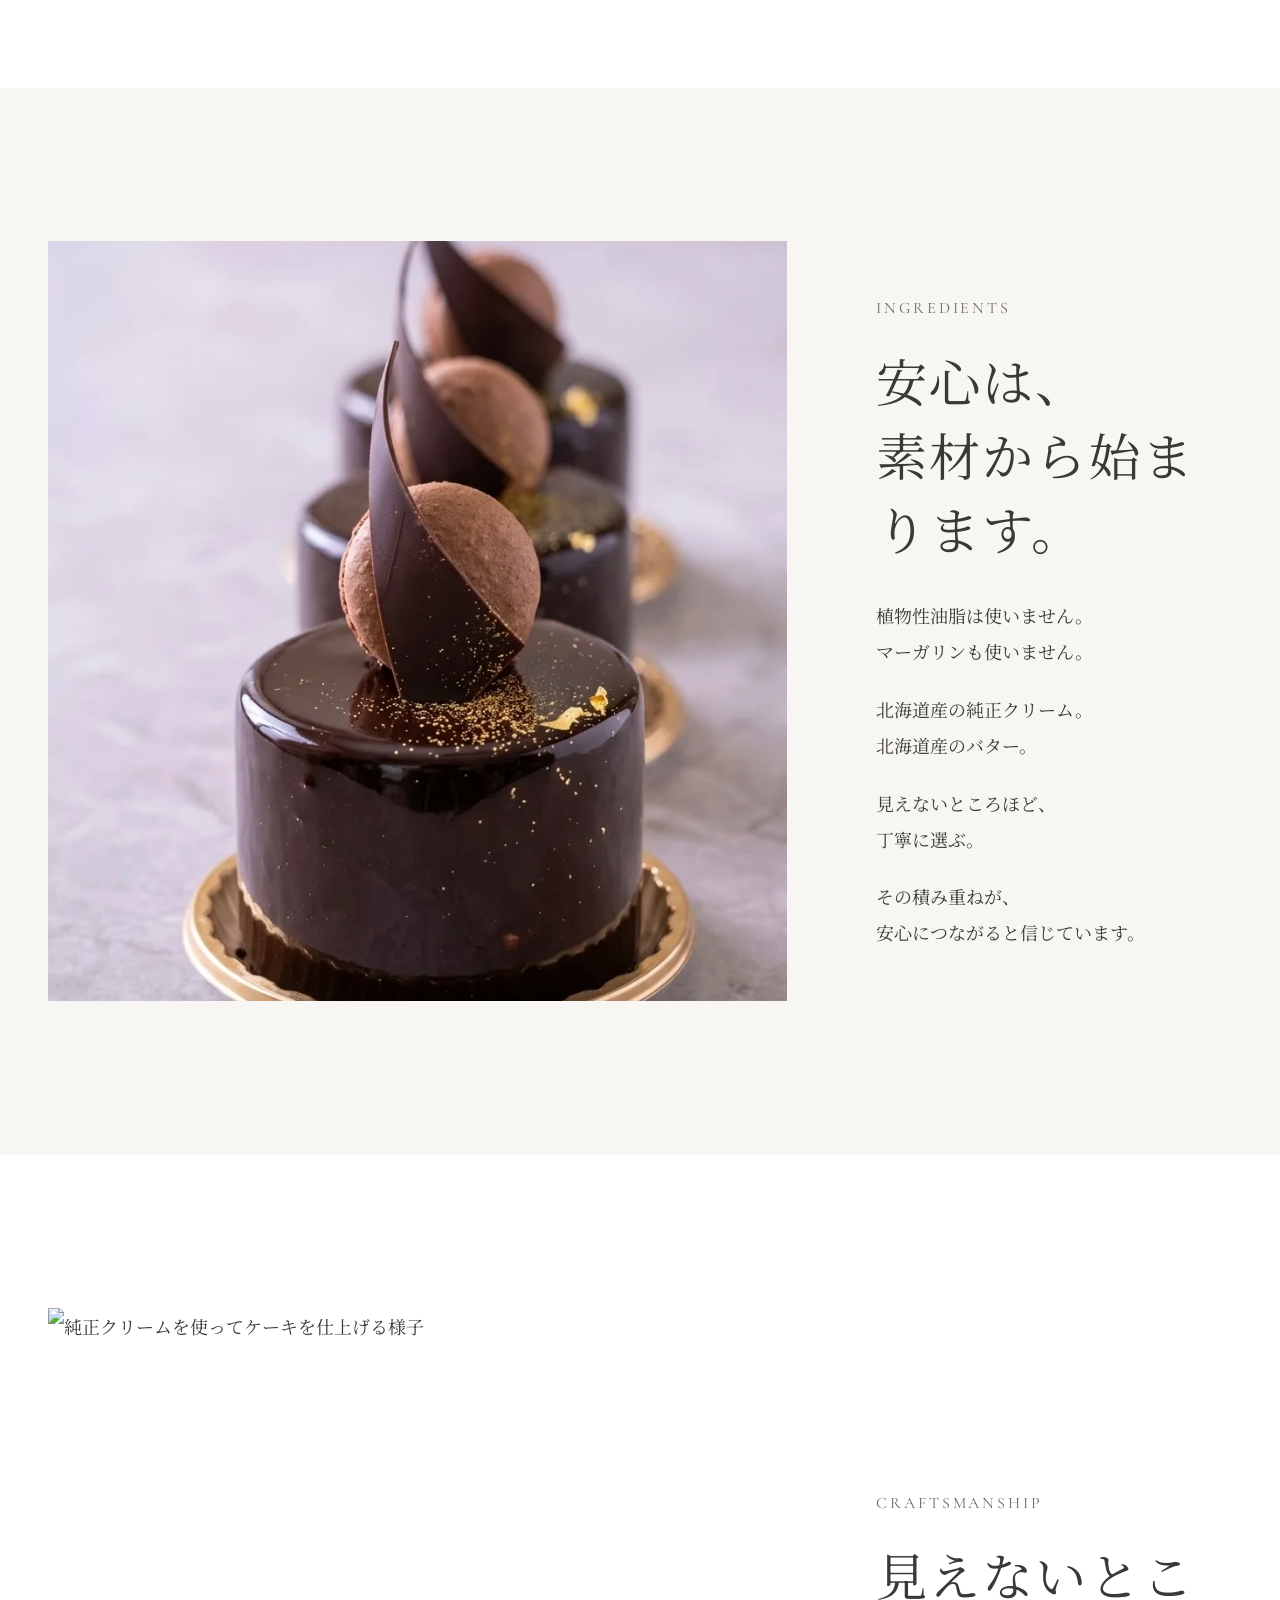
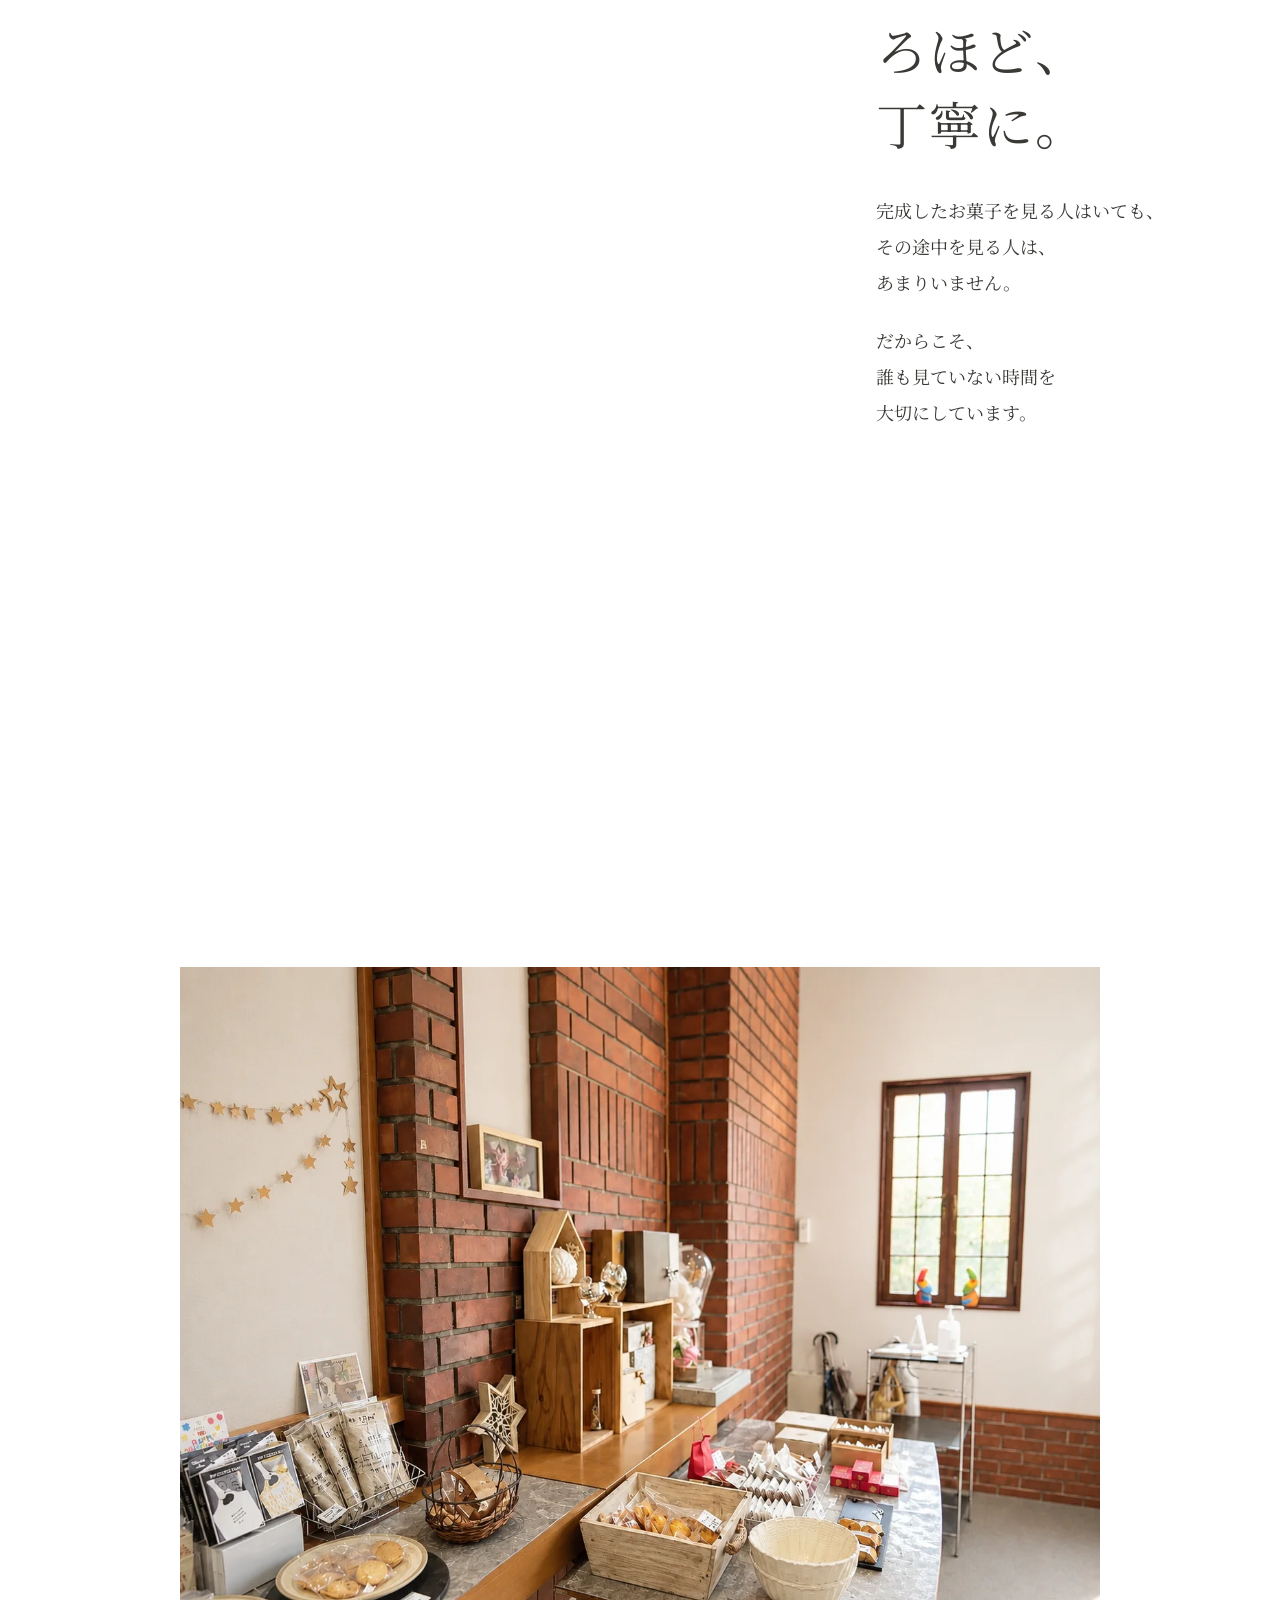
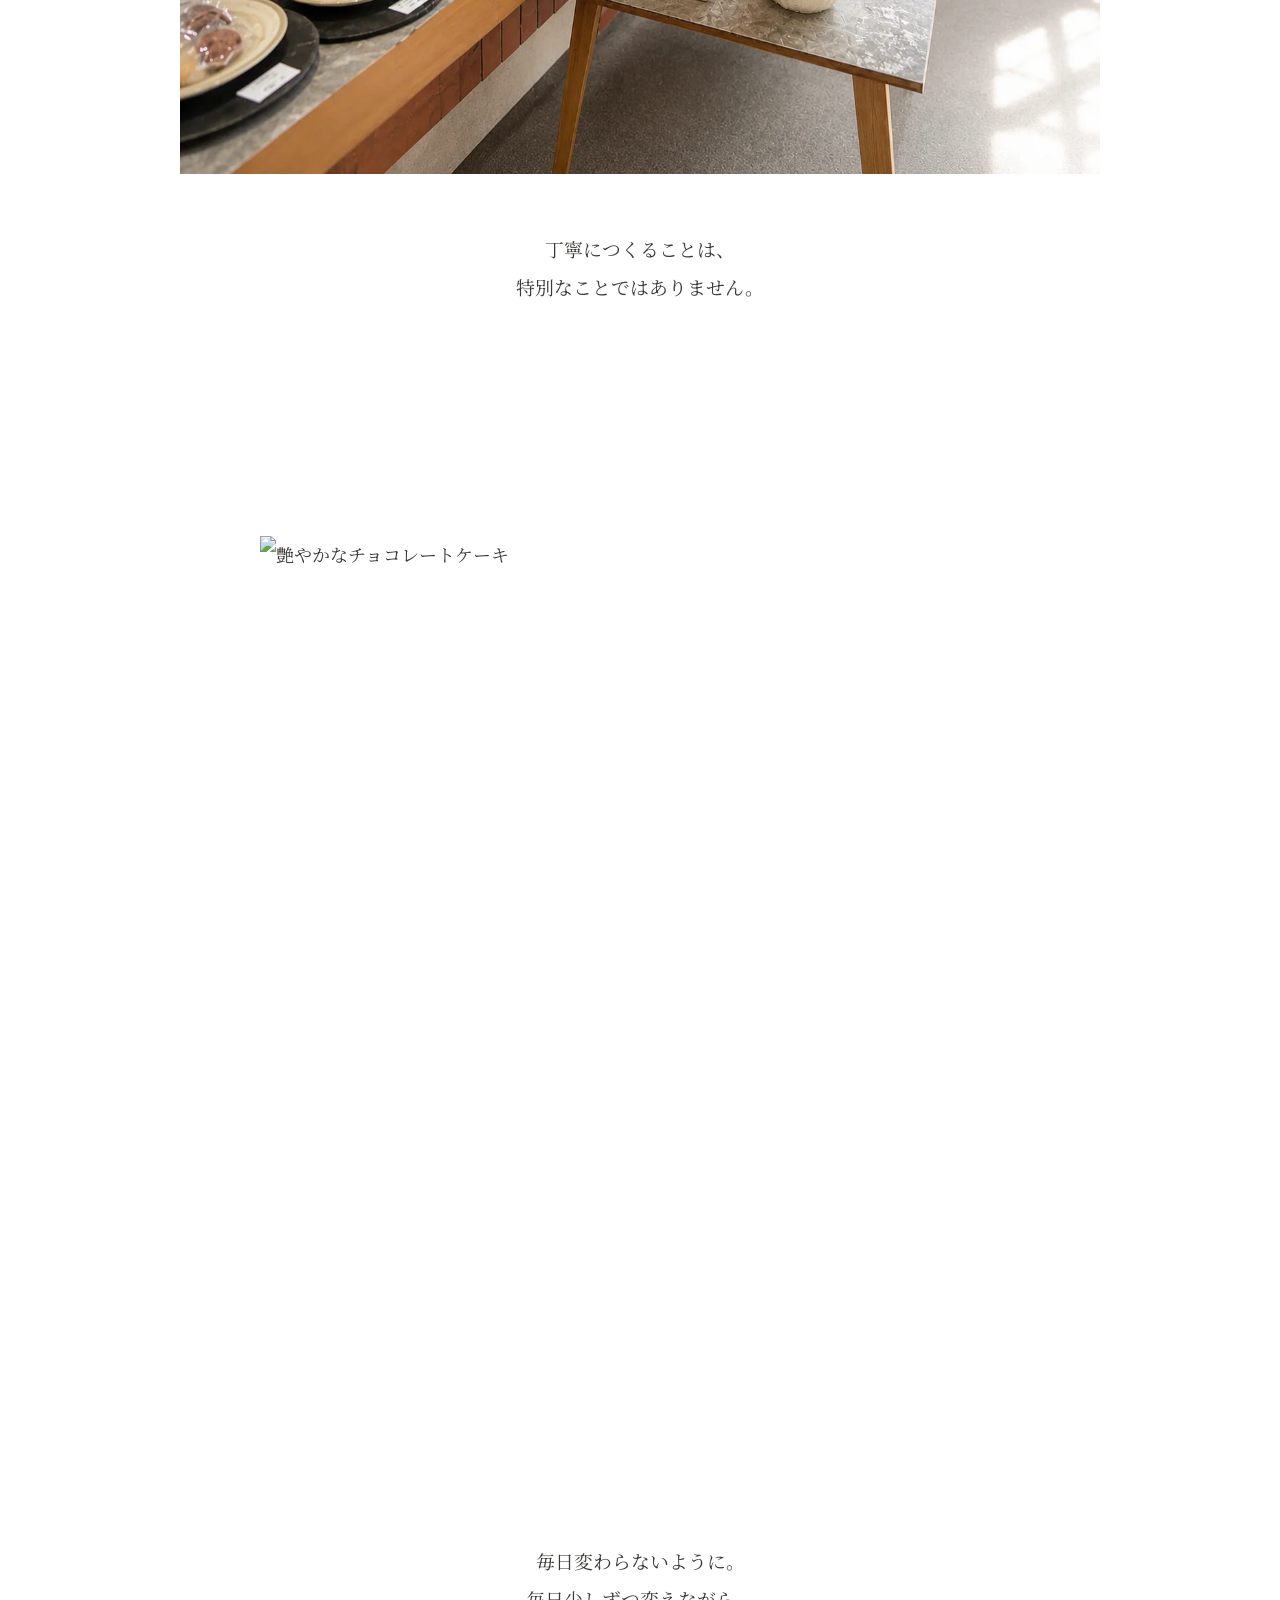
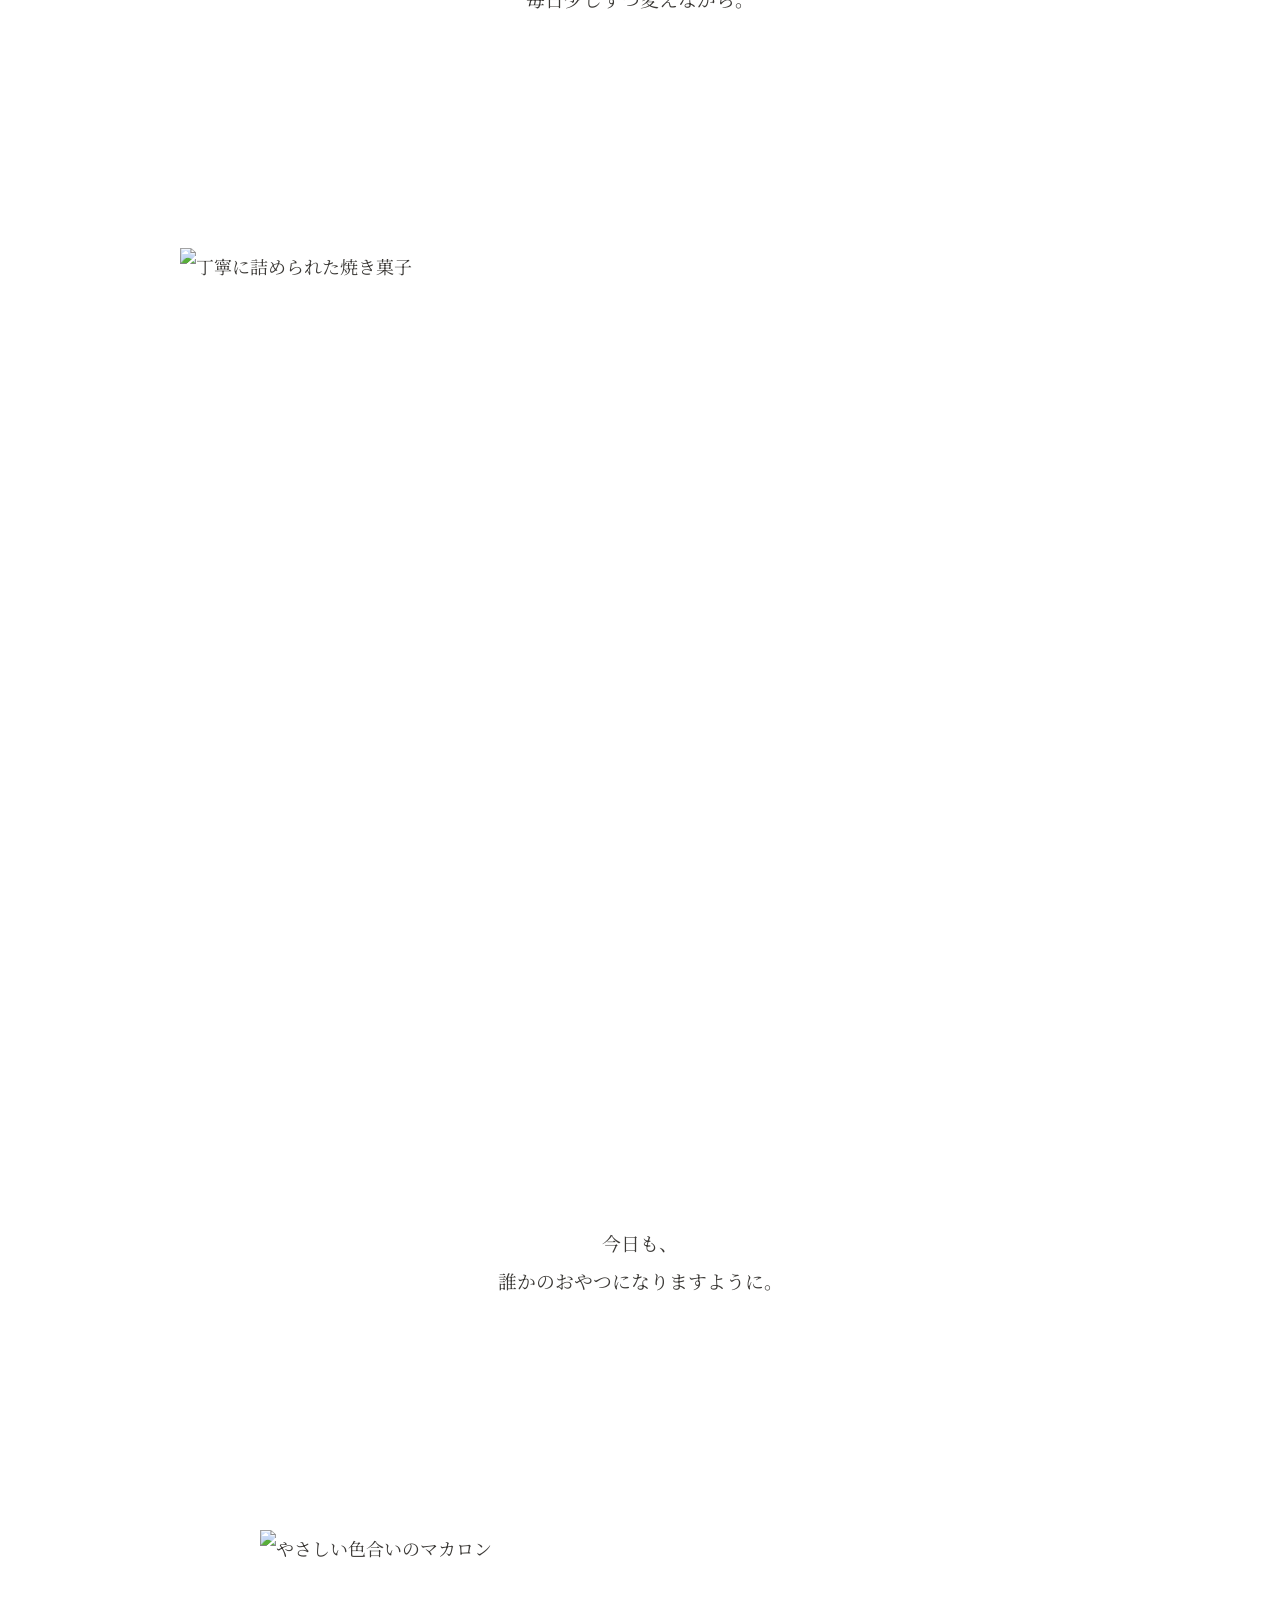
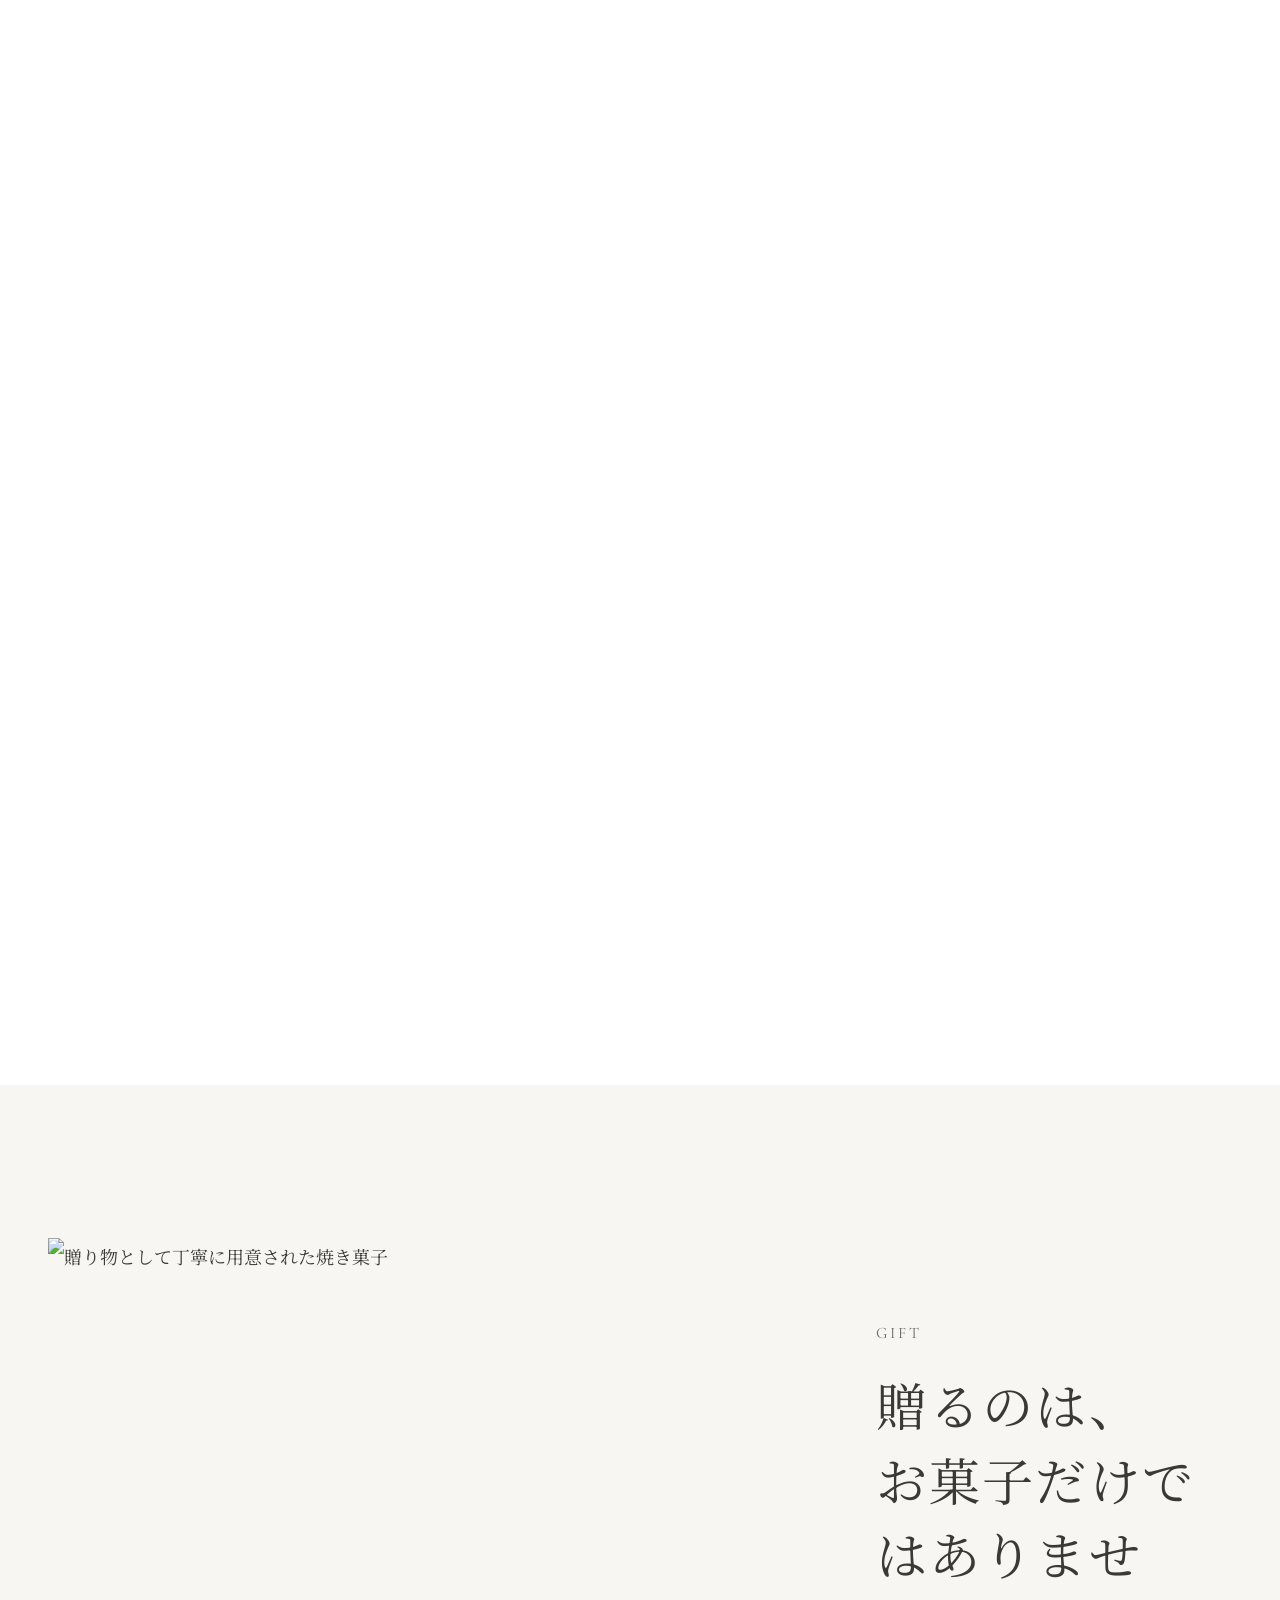
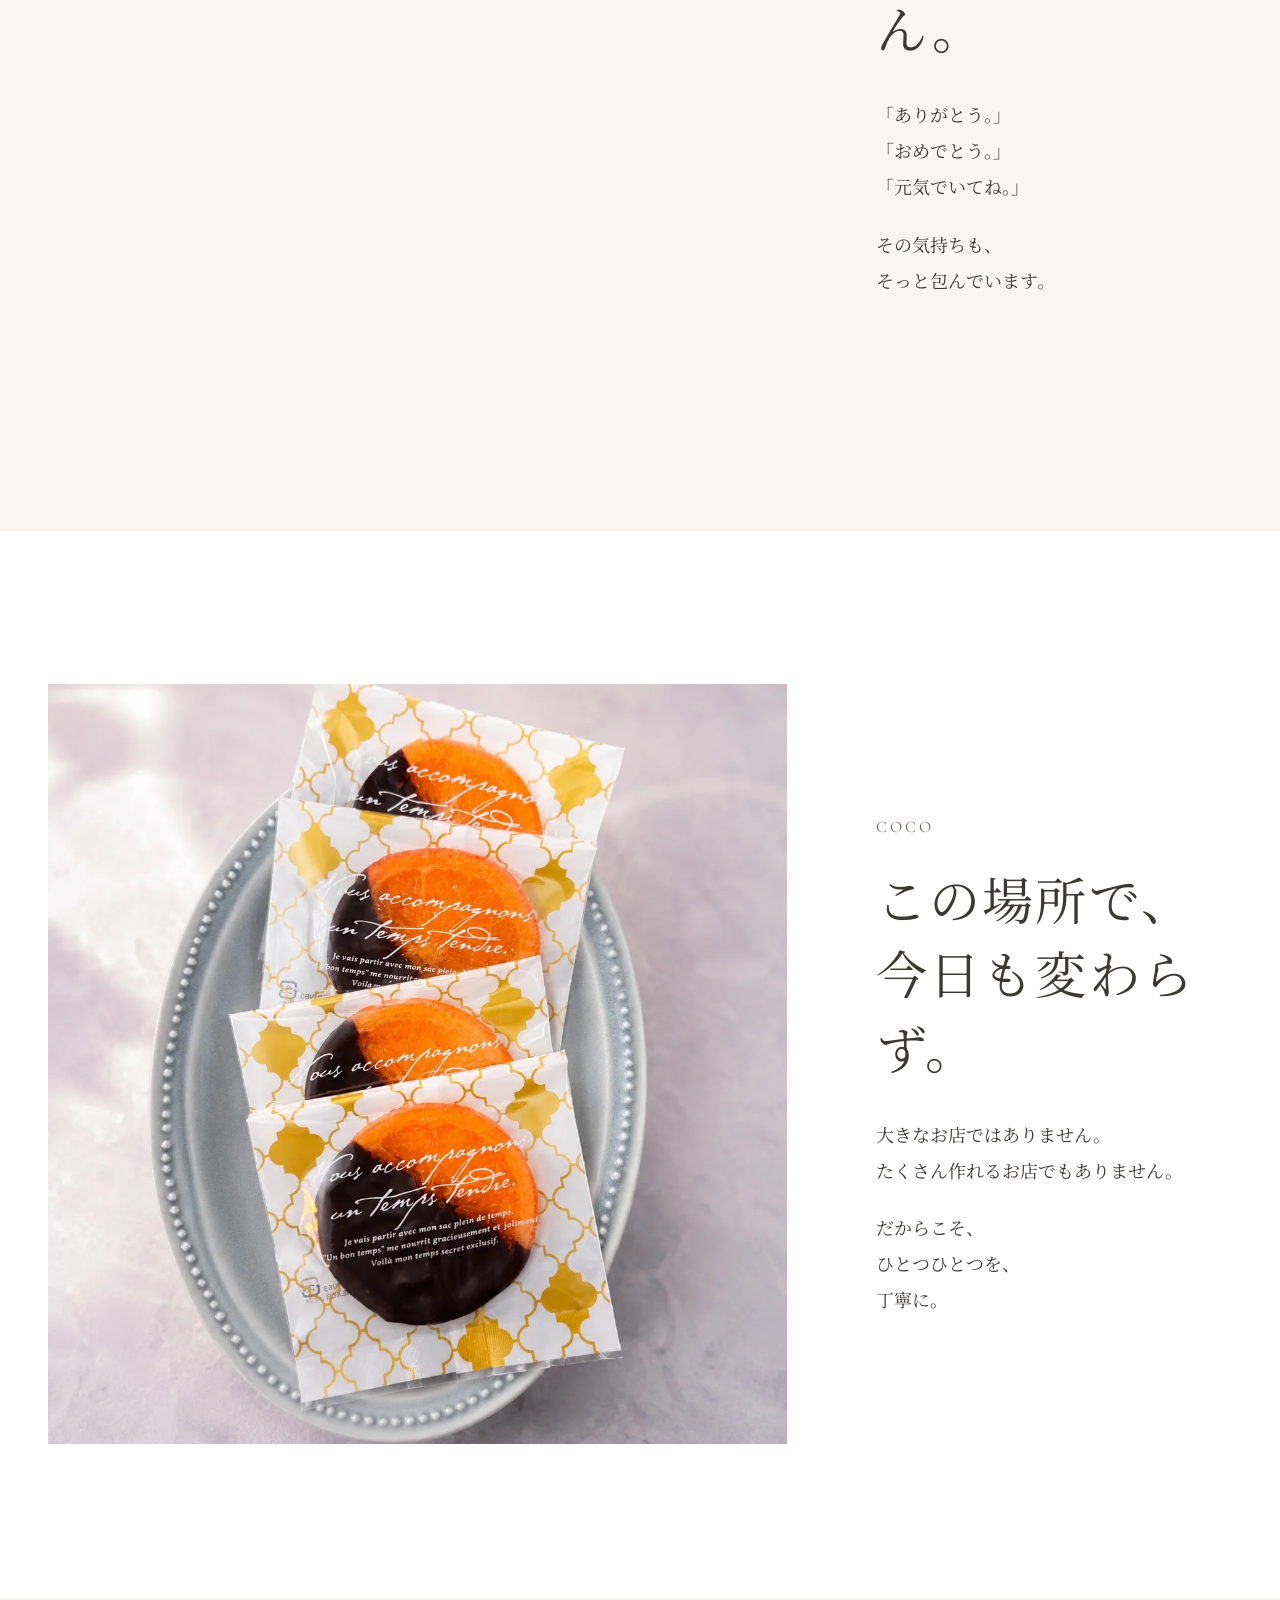
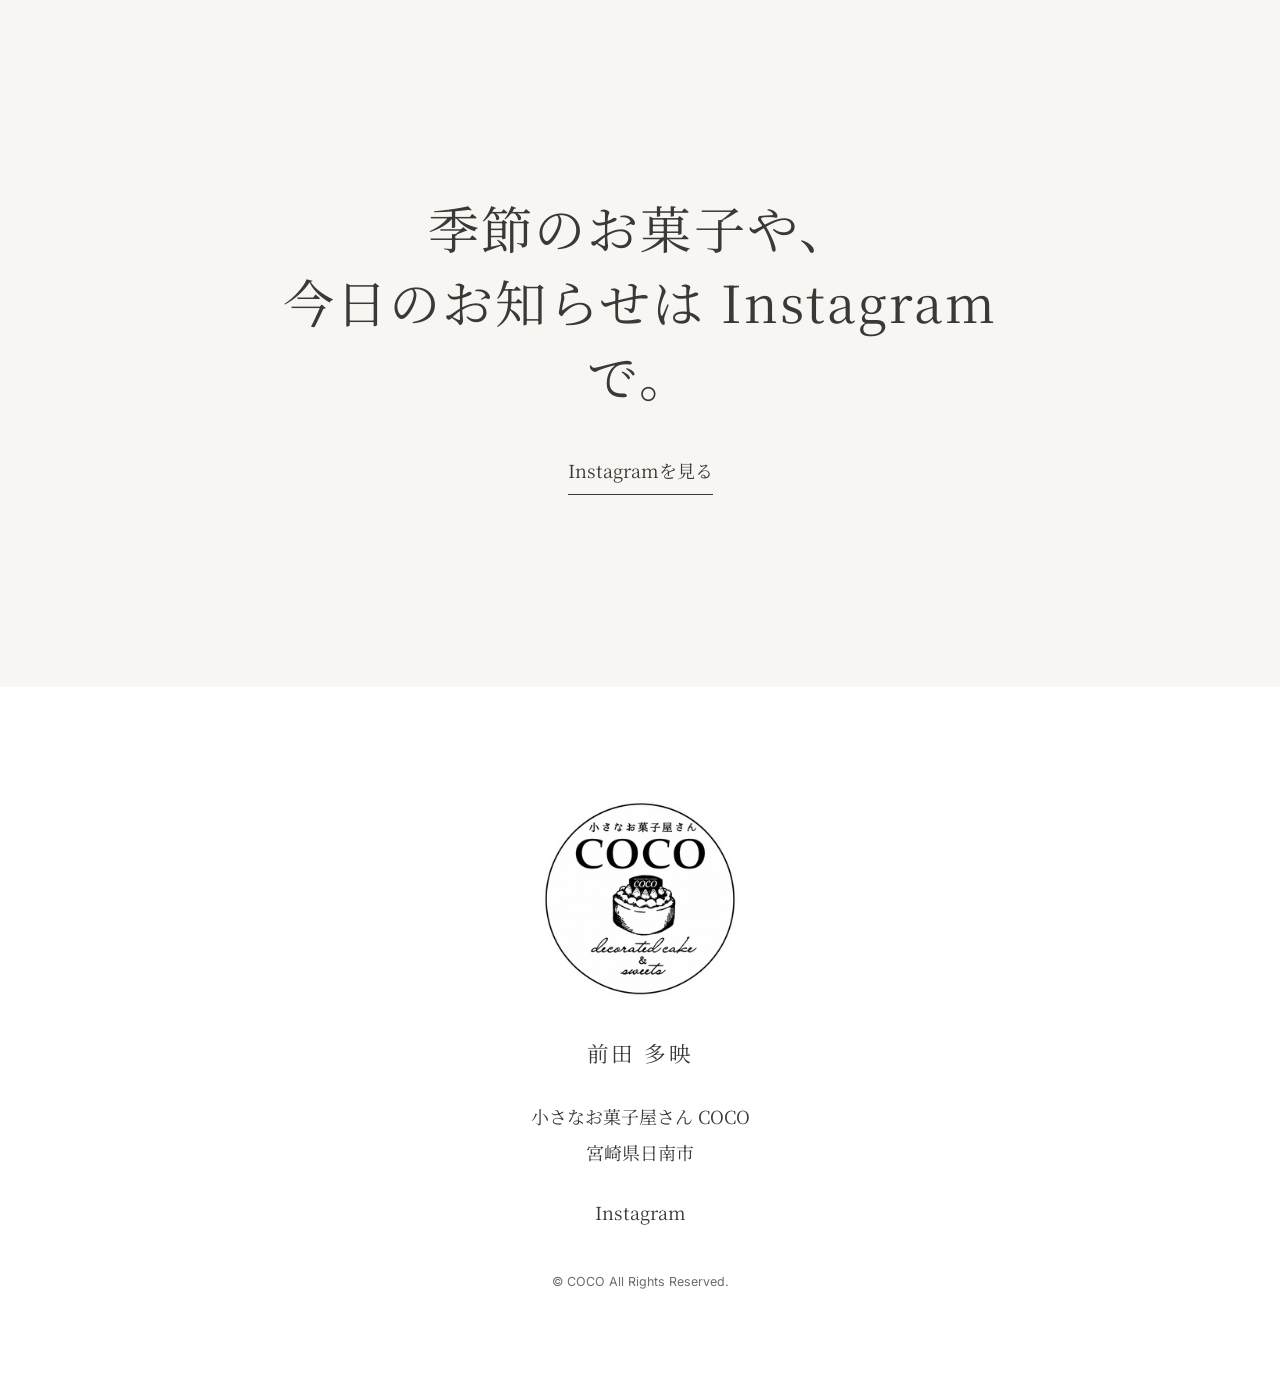
==== commit 2f84e999: "Update index.html" ====
--- a/index.html
+++ b/index.html
@@ -196,7 +196,7 @@
 
         <figure class="story__image">
           <img
-            src="./バター.webp"
+            src="./butter.webp"
             alt="お菓子づくりに使用するバター"
             width="1200"
             height="900"
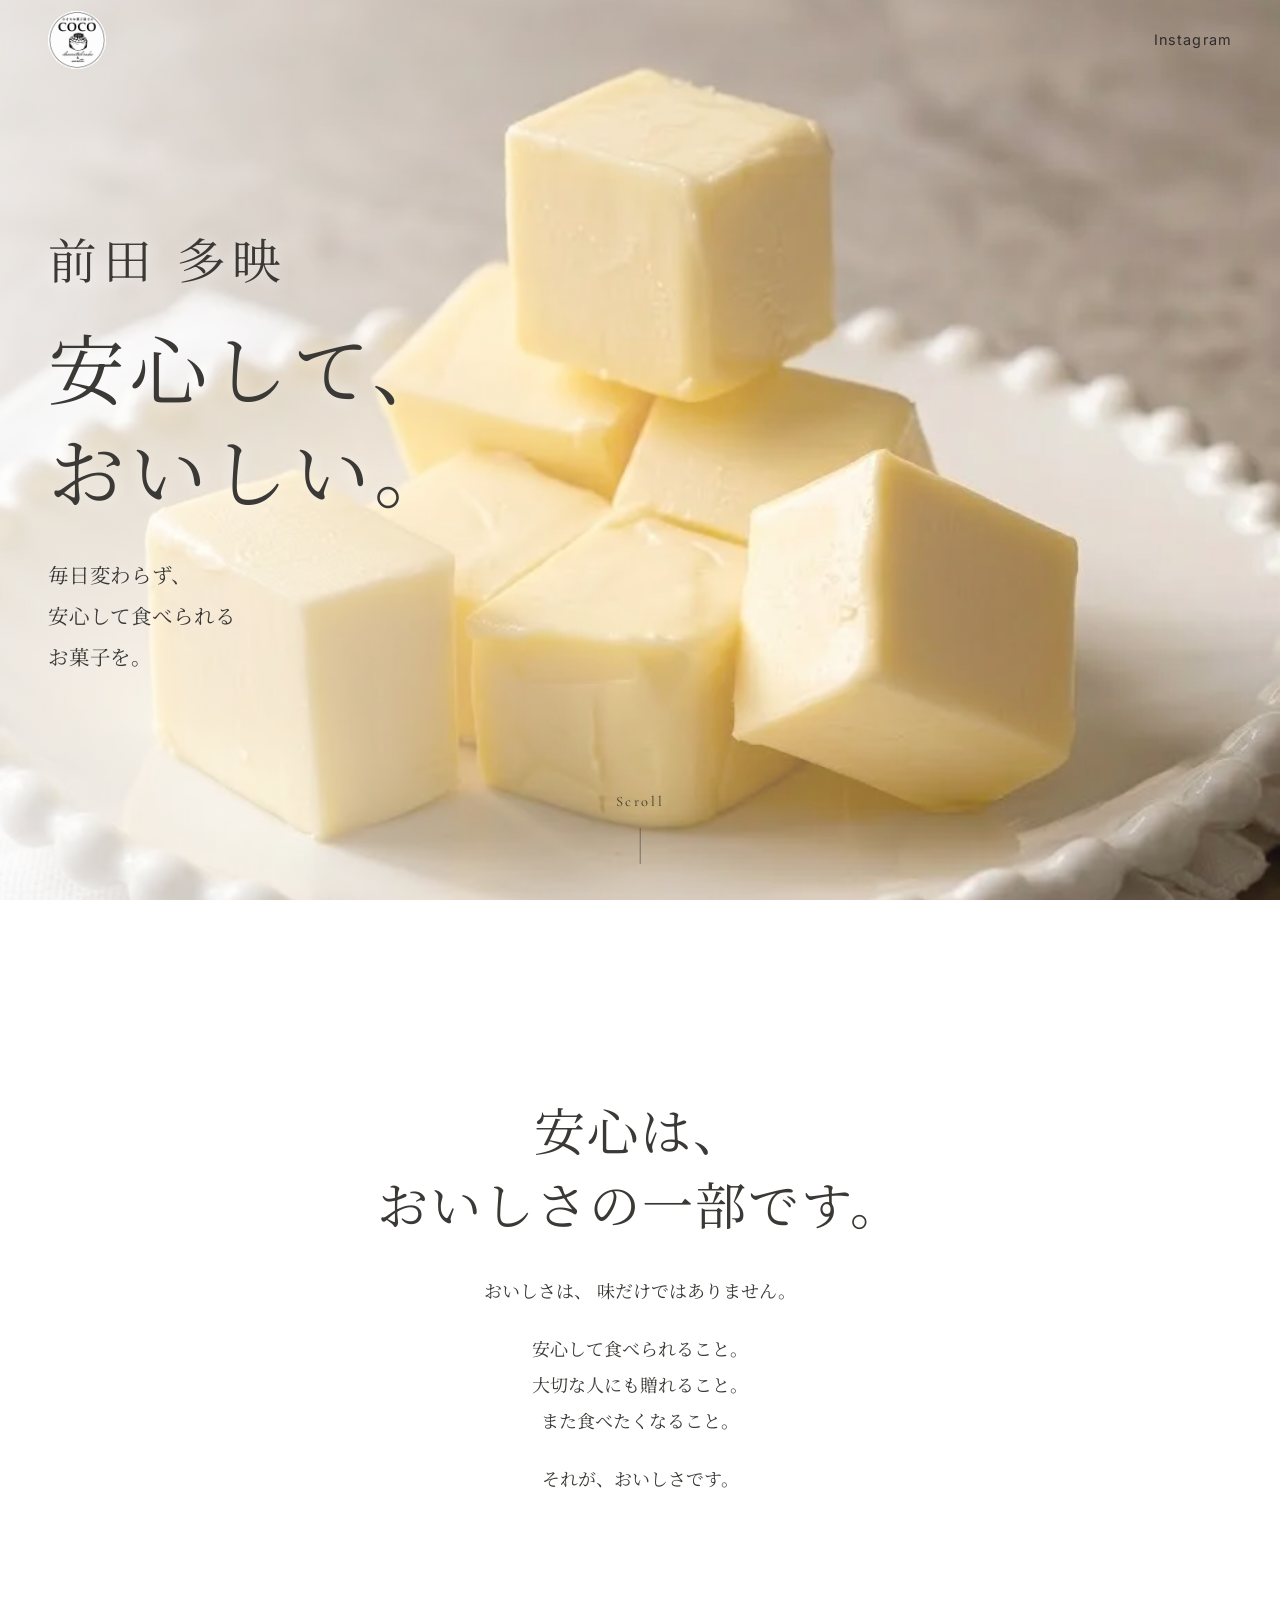
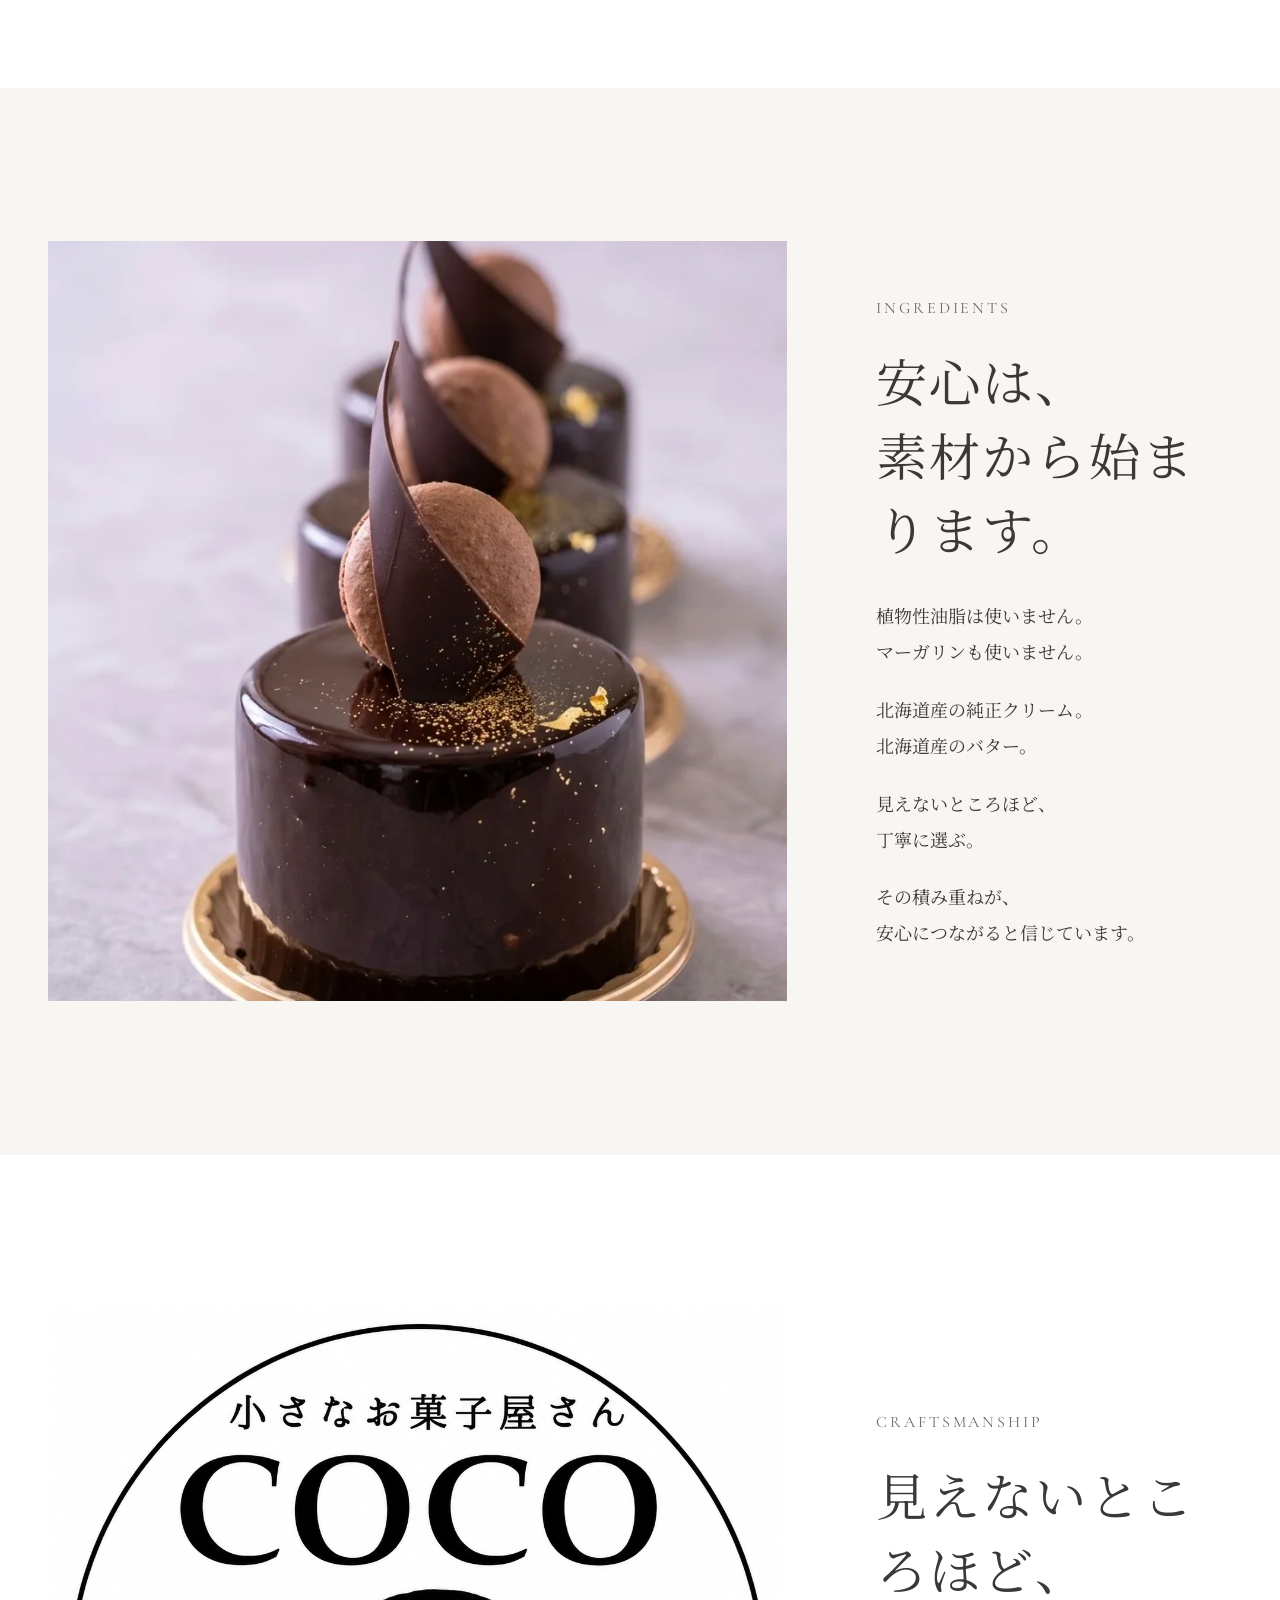
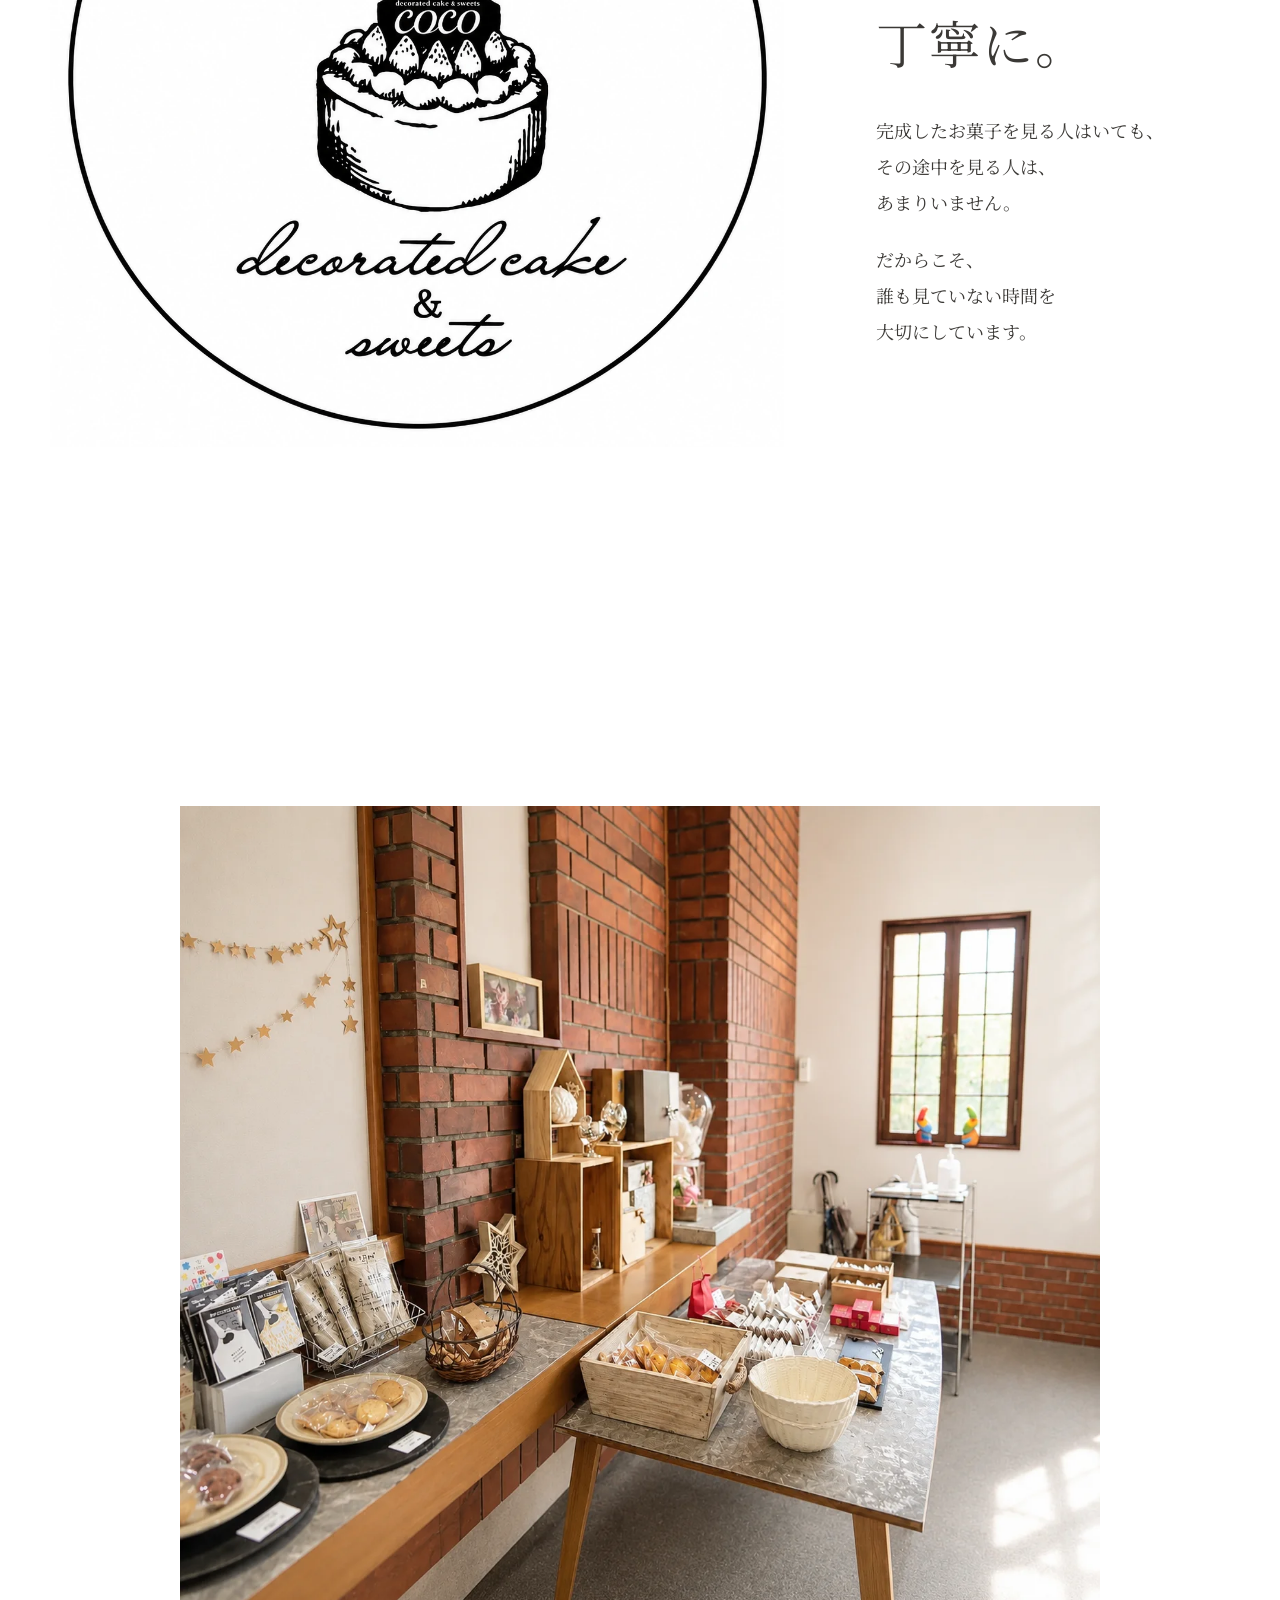
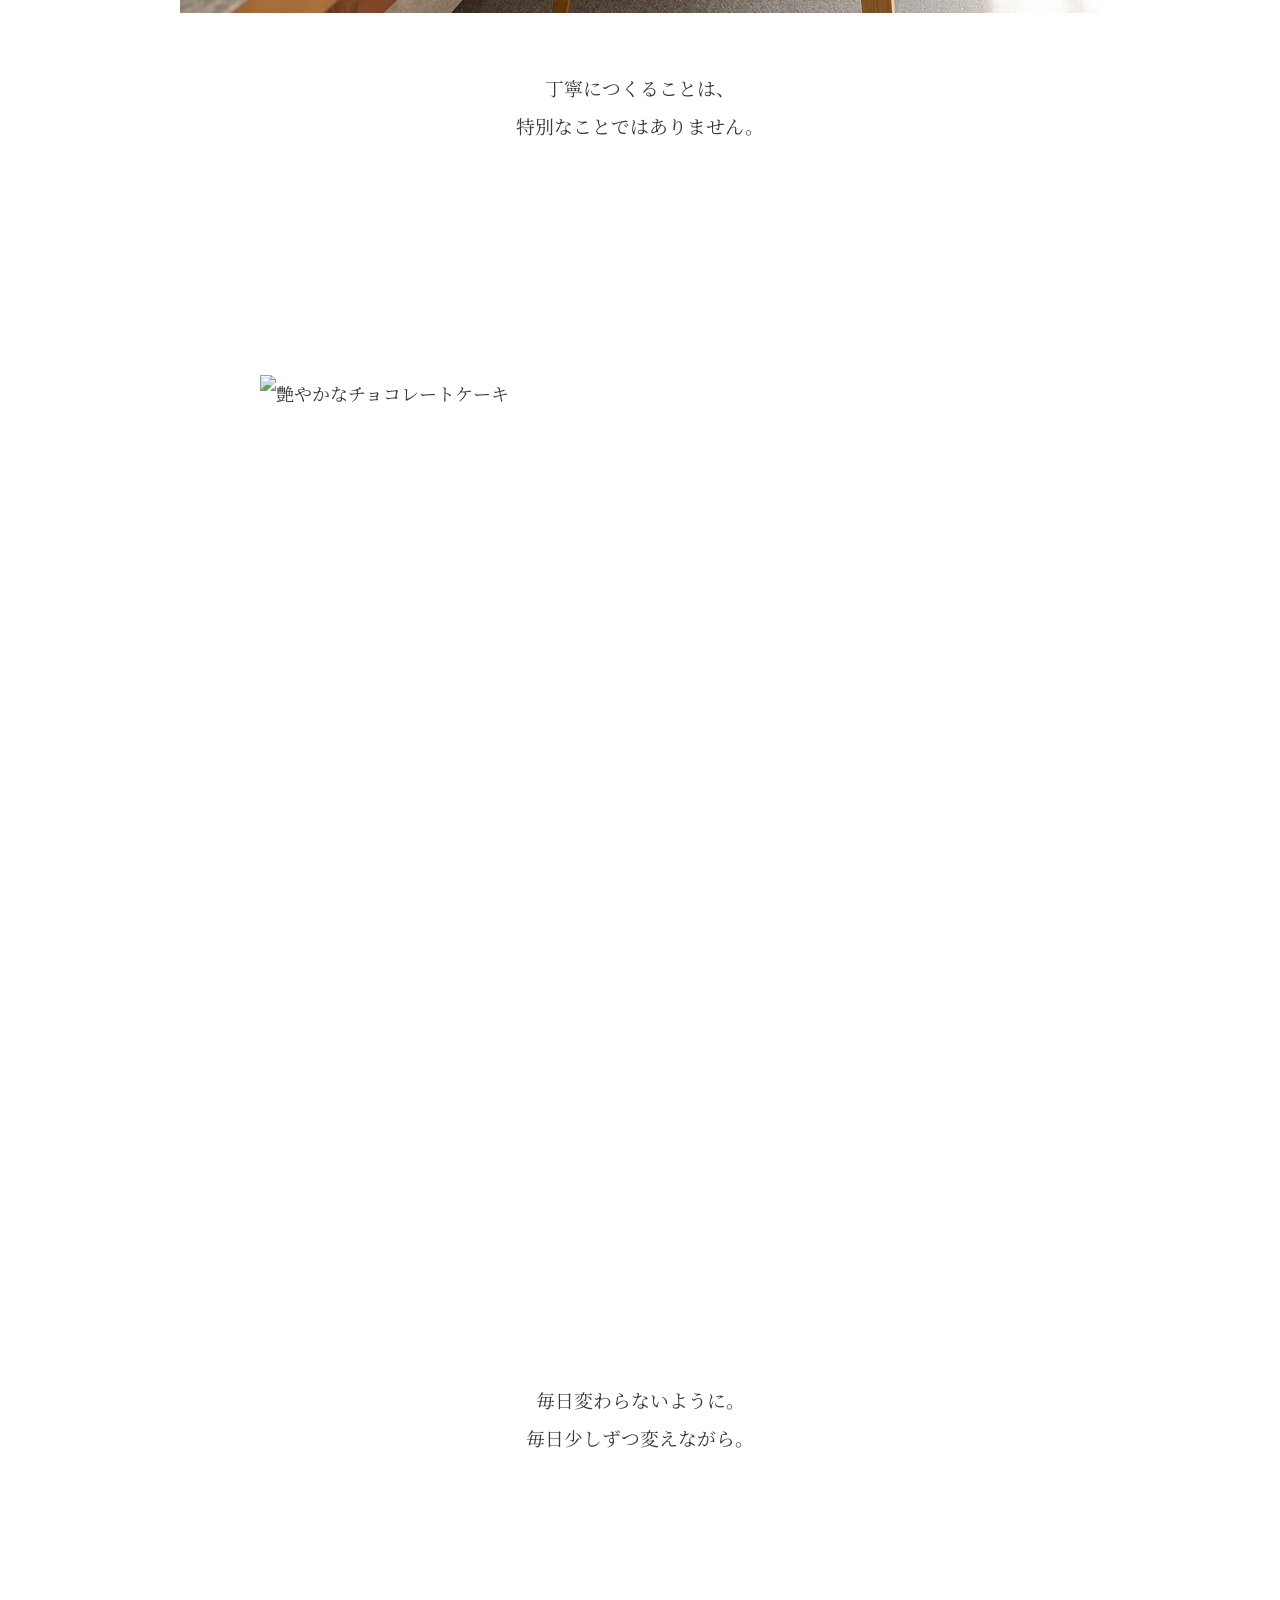
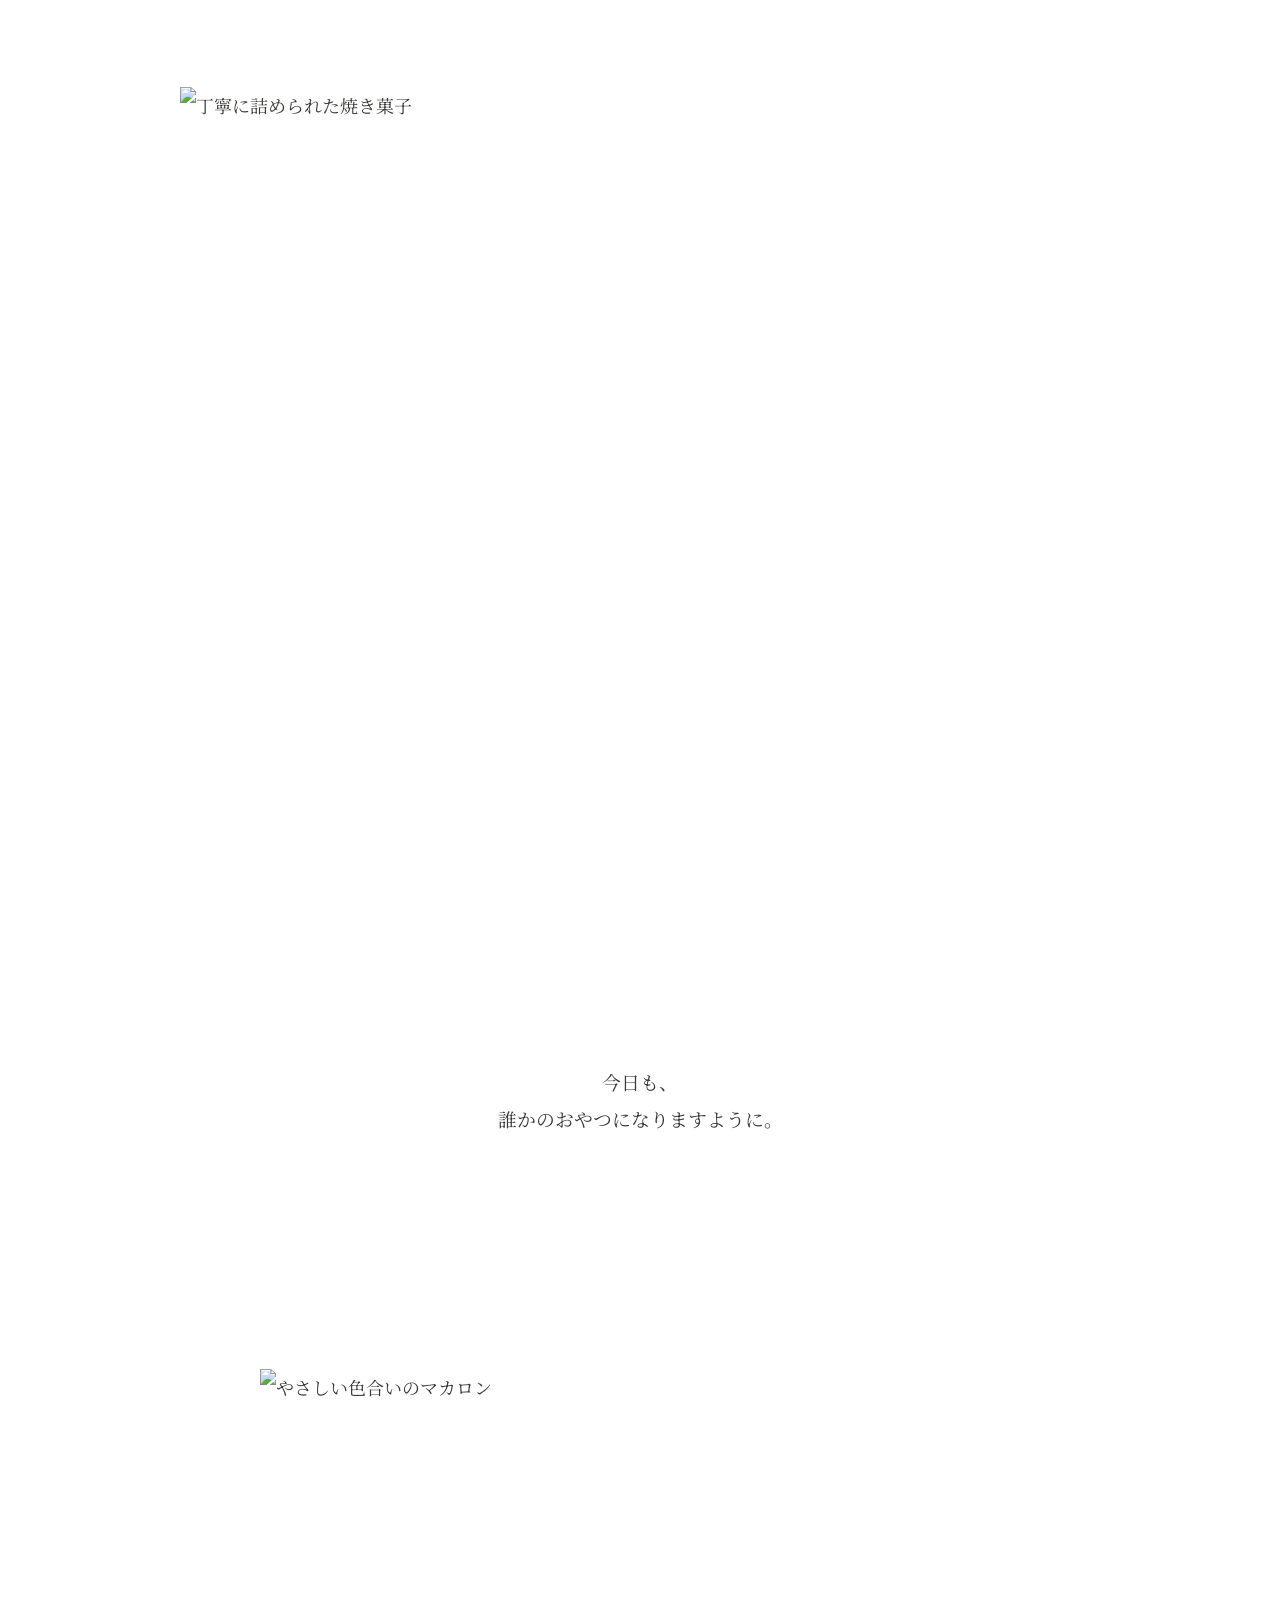
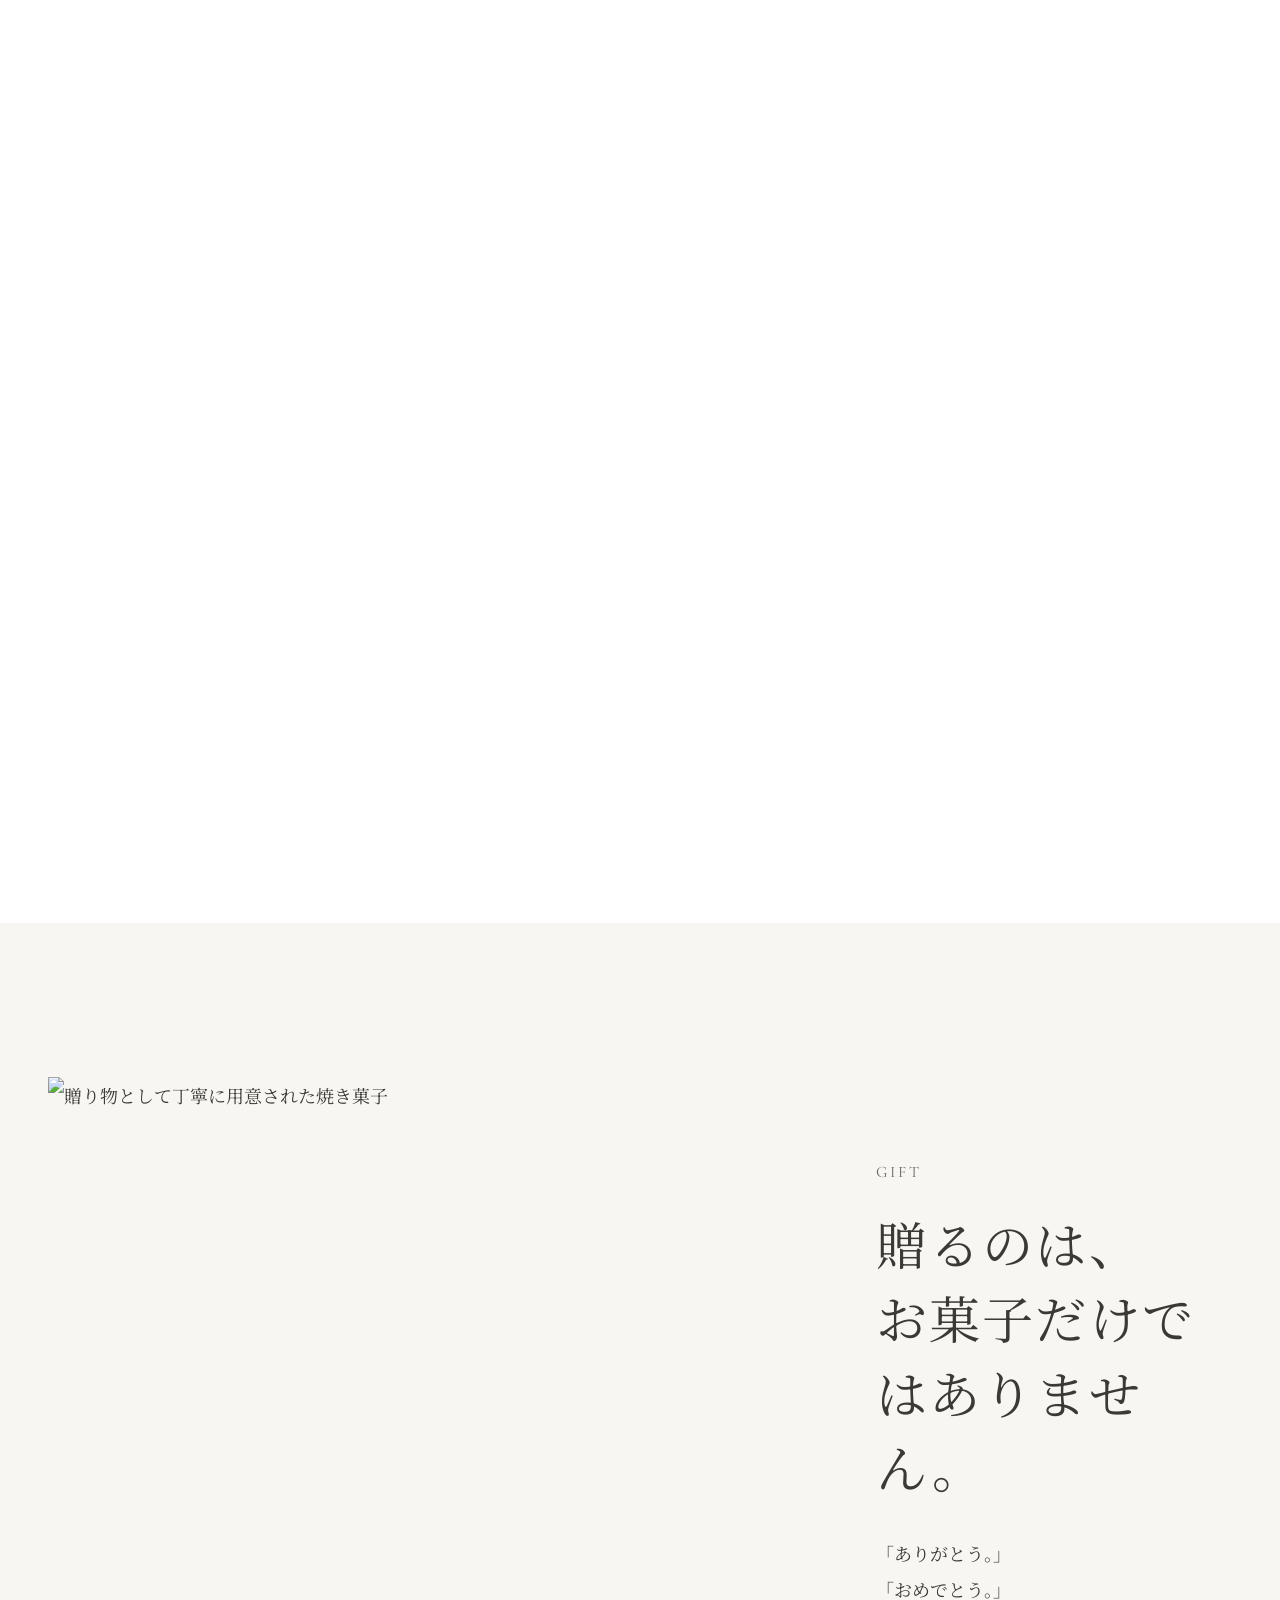
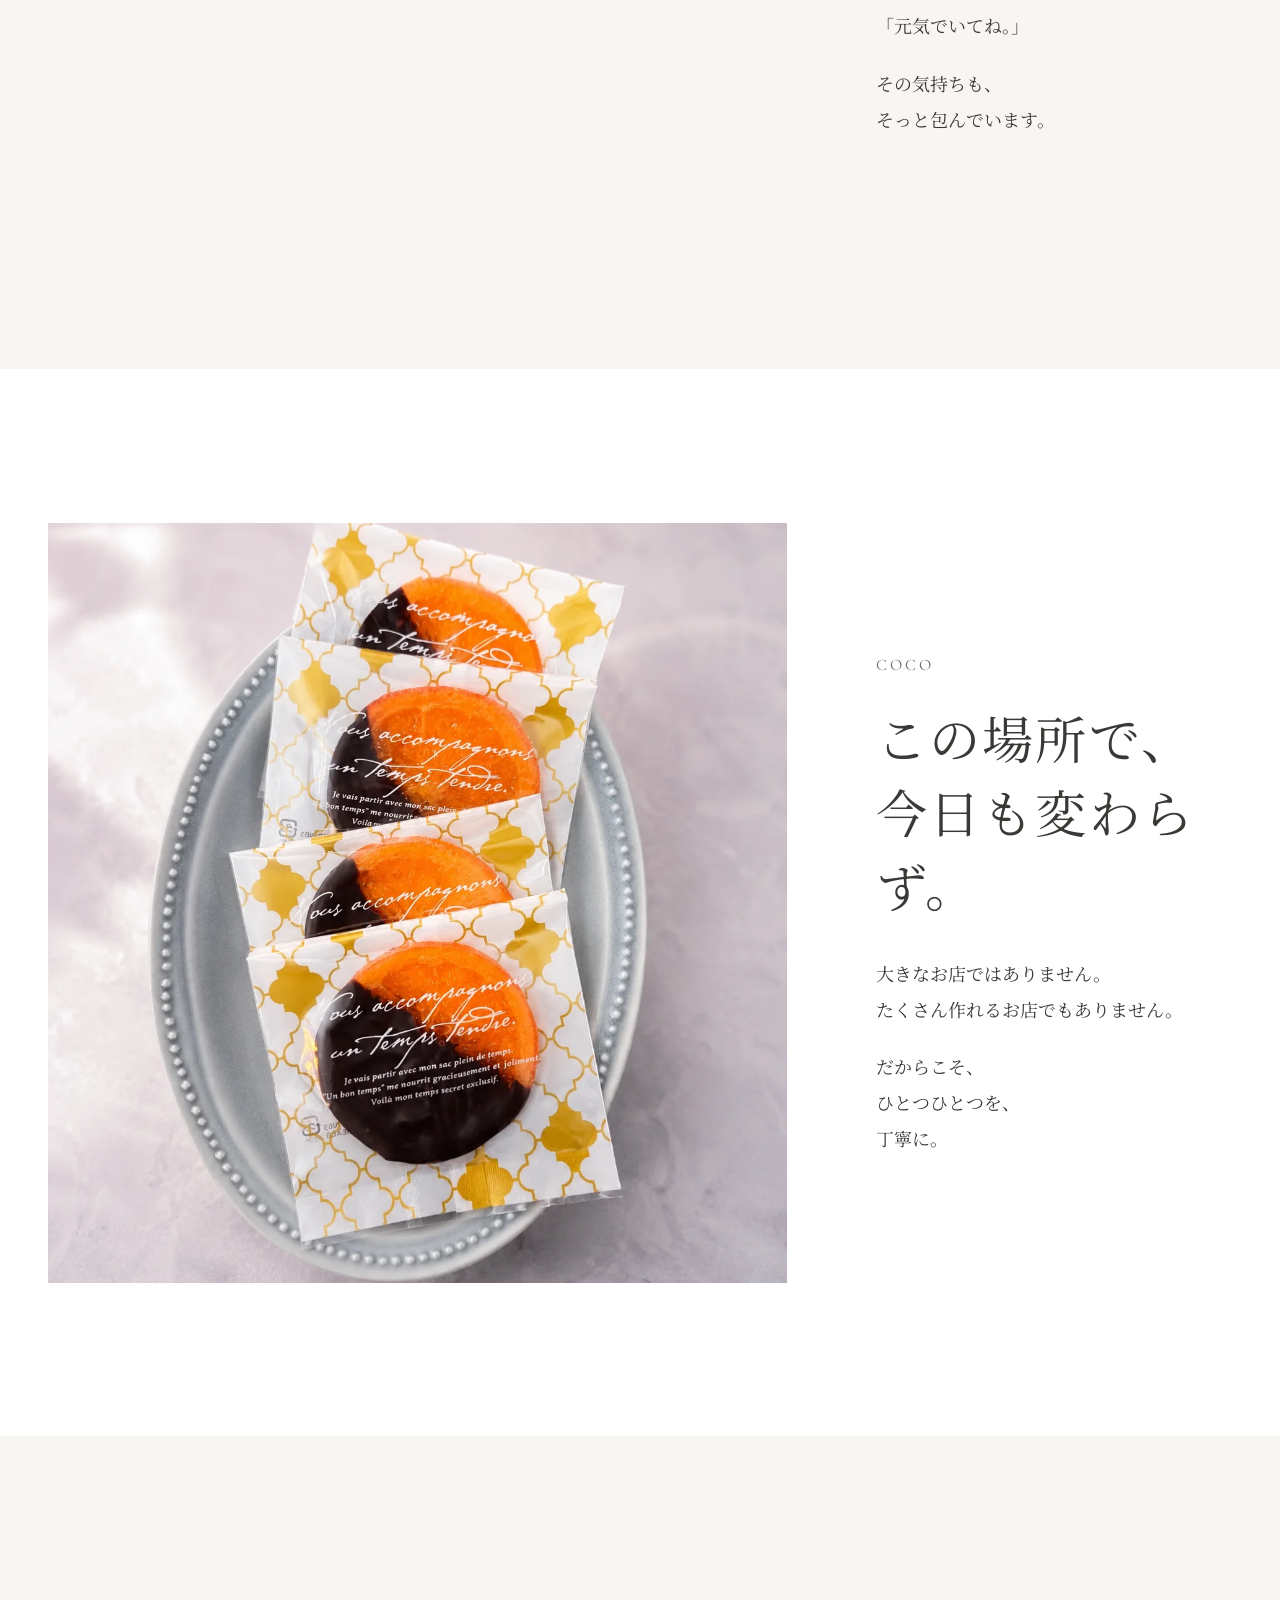
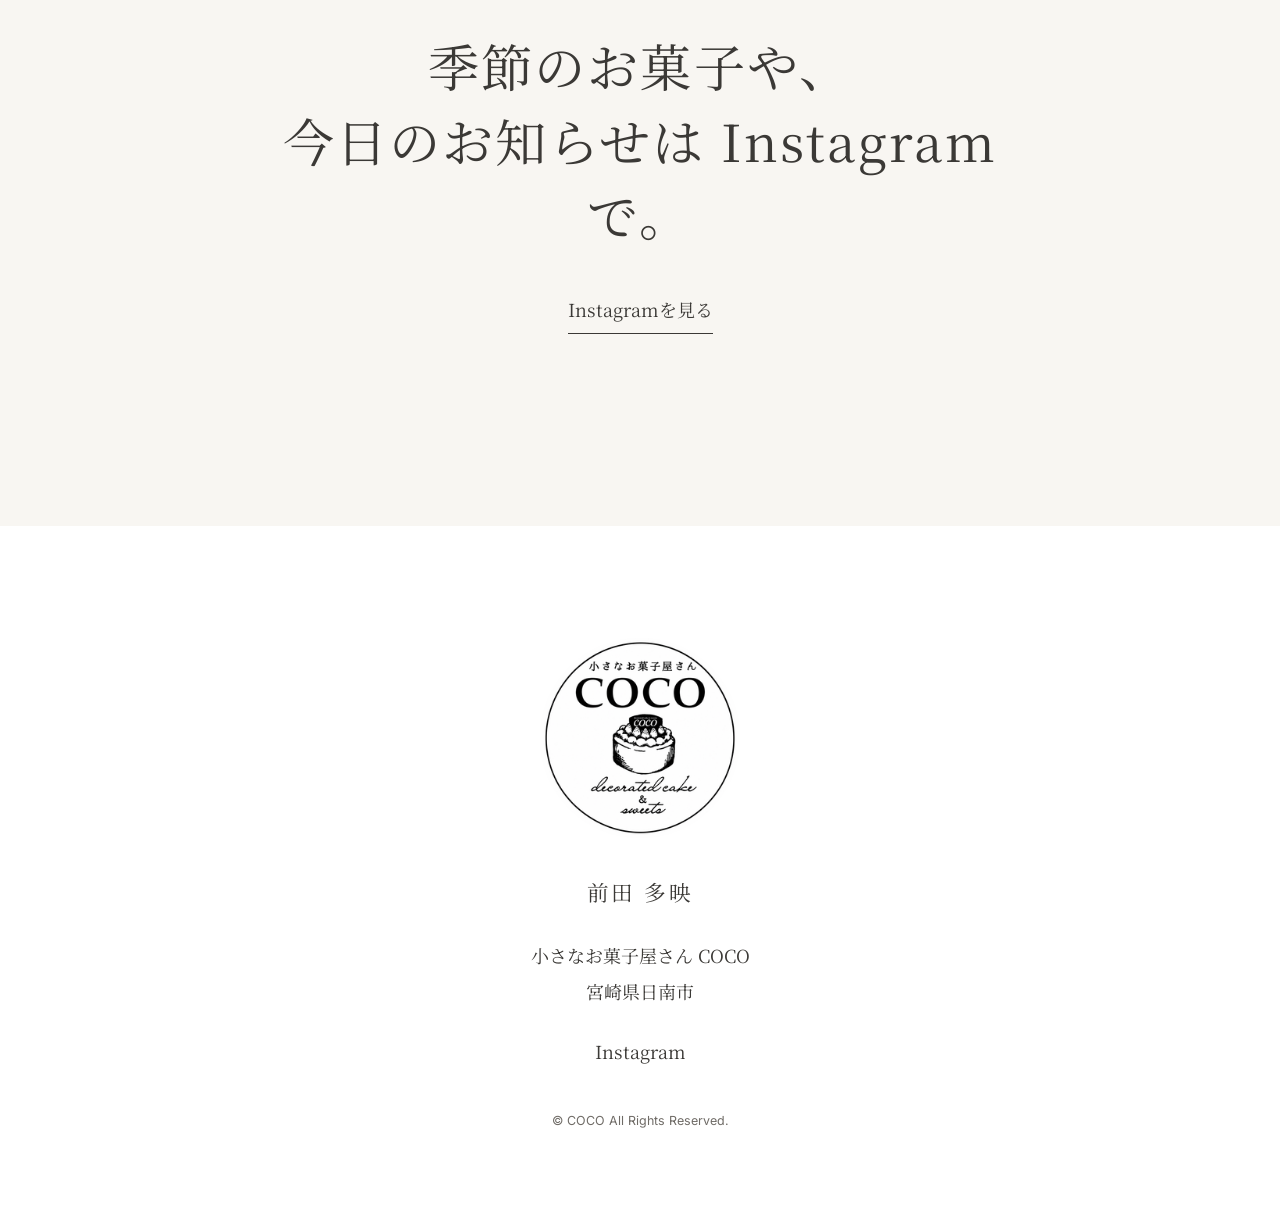
==== commit 35a46415: "Update index.html" ====
--- a/index.html
+++ b/index.html
@@ -252,7 +252,7 @@
 
         <figure class="story__image story__image--portrait">
           <img
-            src="./クリーム.webp"
+            src="./cream.webp"
             alt="純正クリームを使ってケーキを仕上げる様子"
             width="1000"
             height="1250"
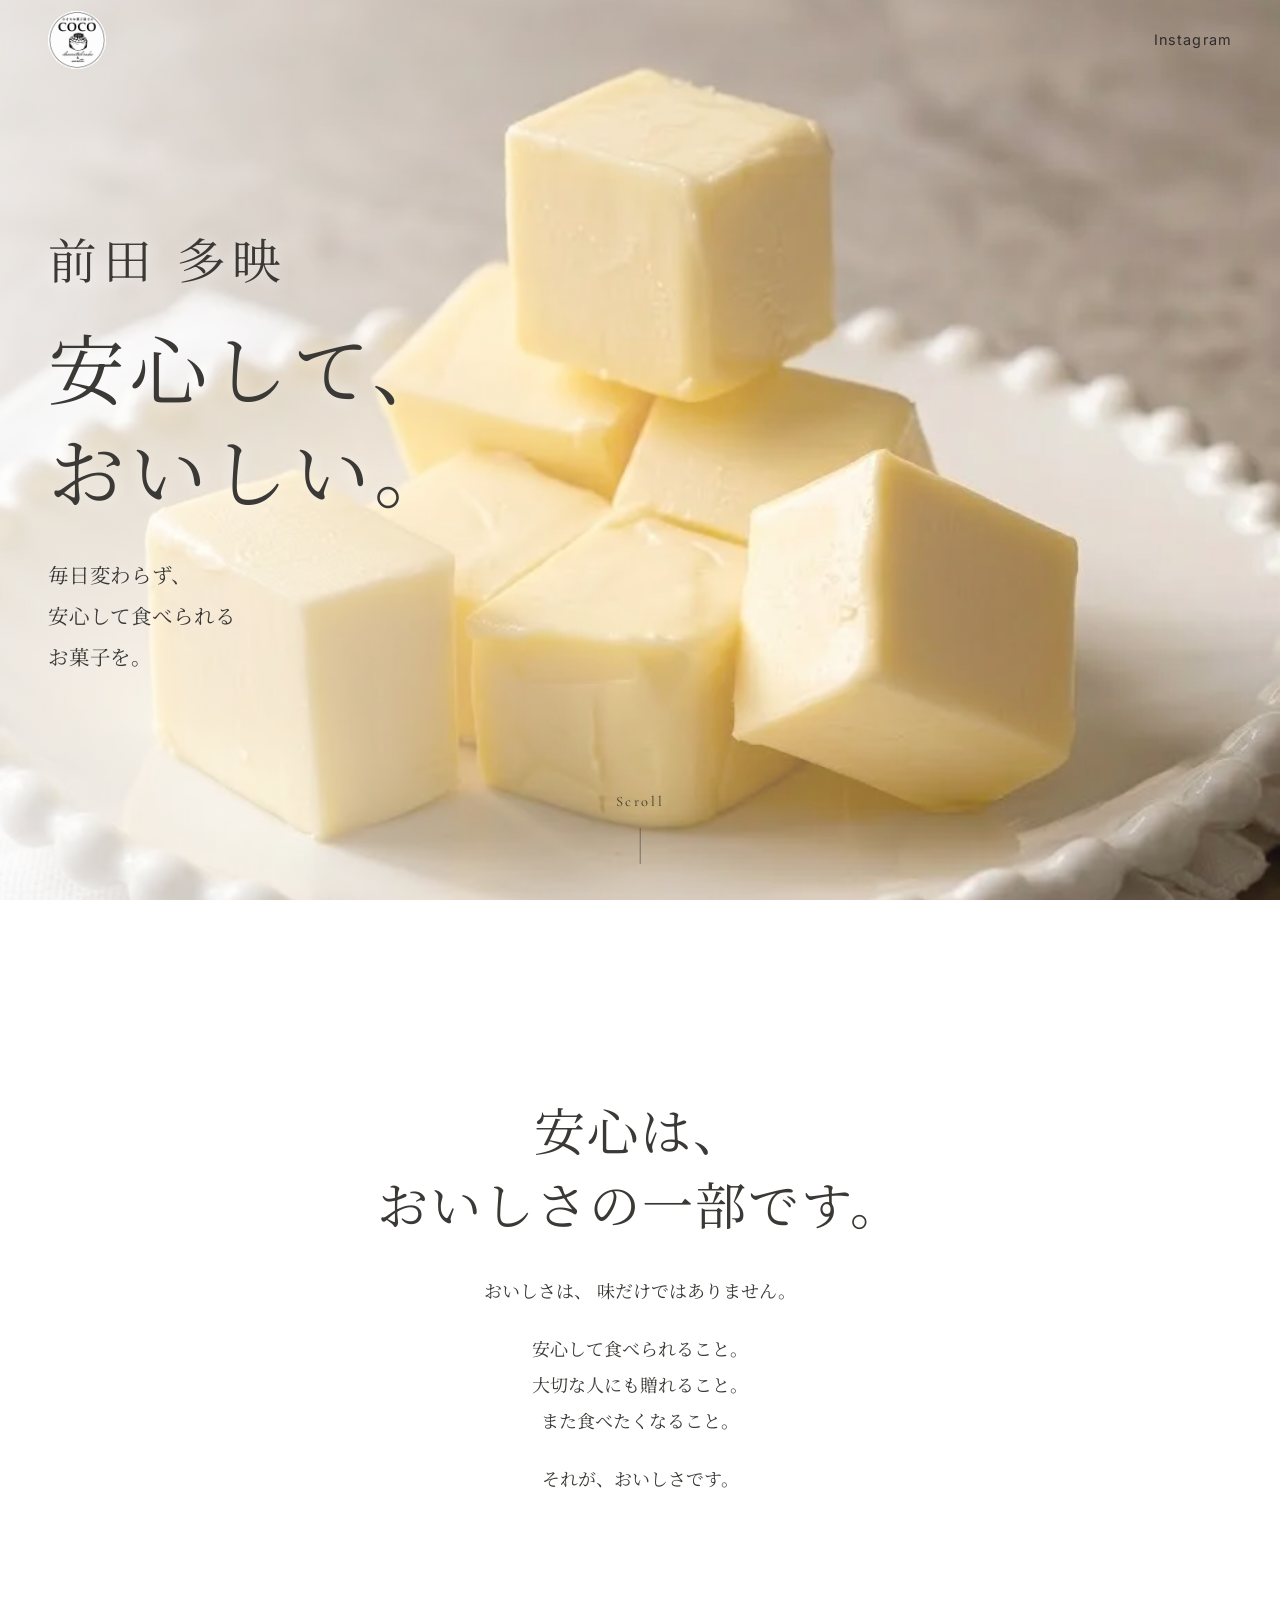
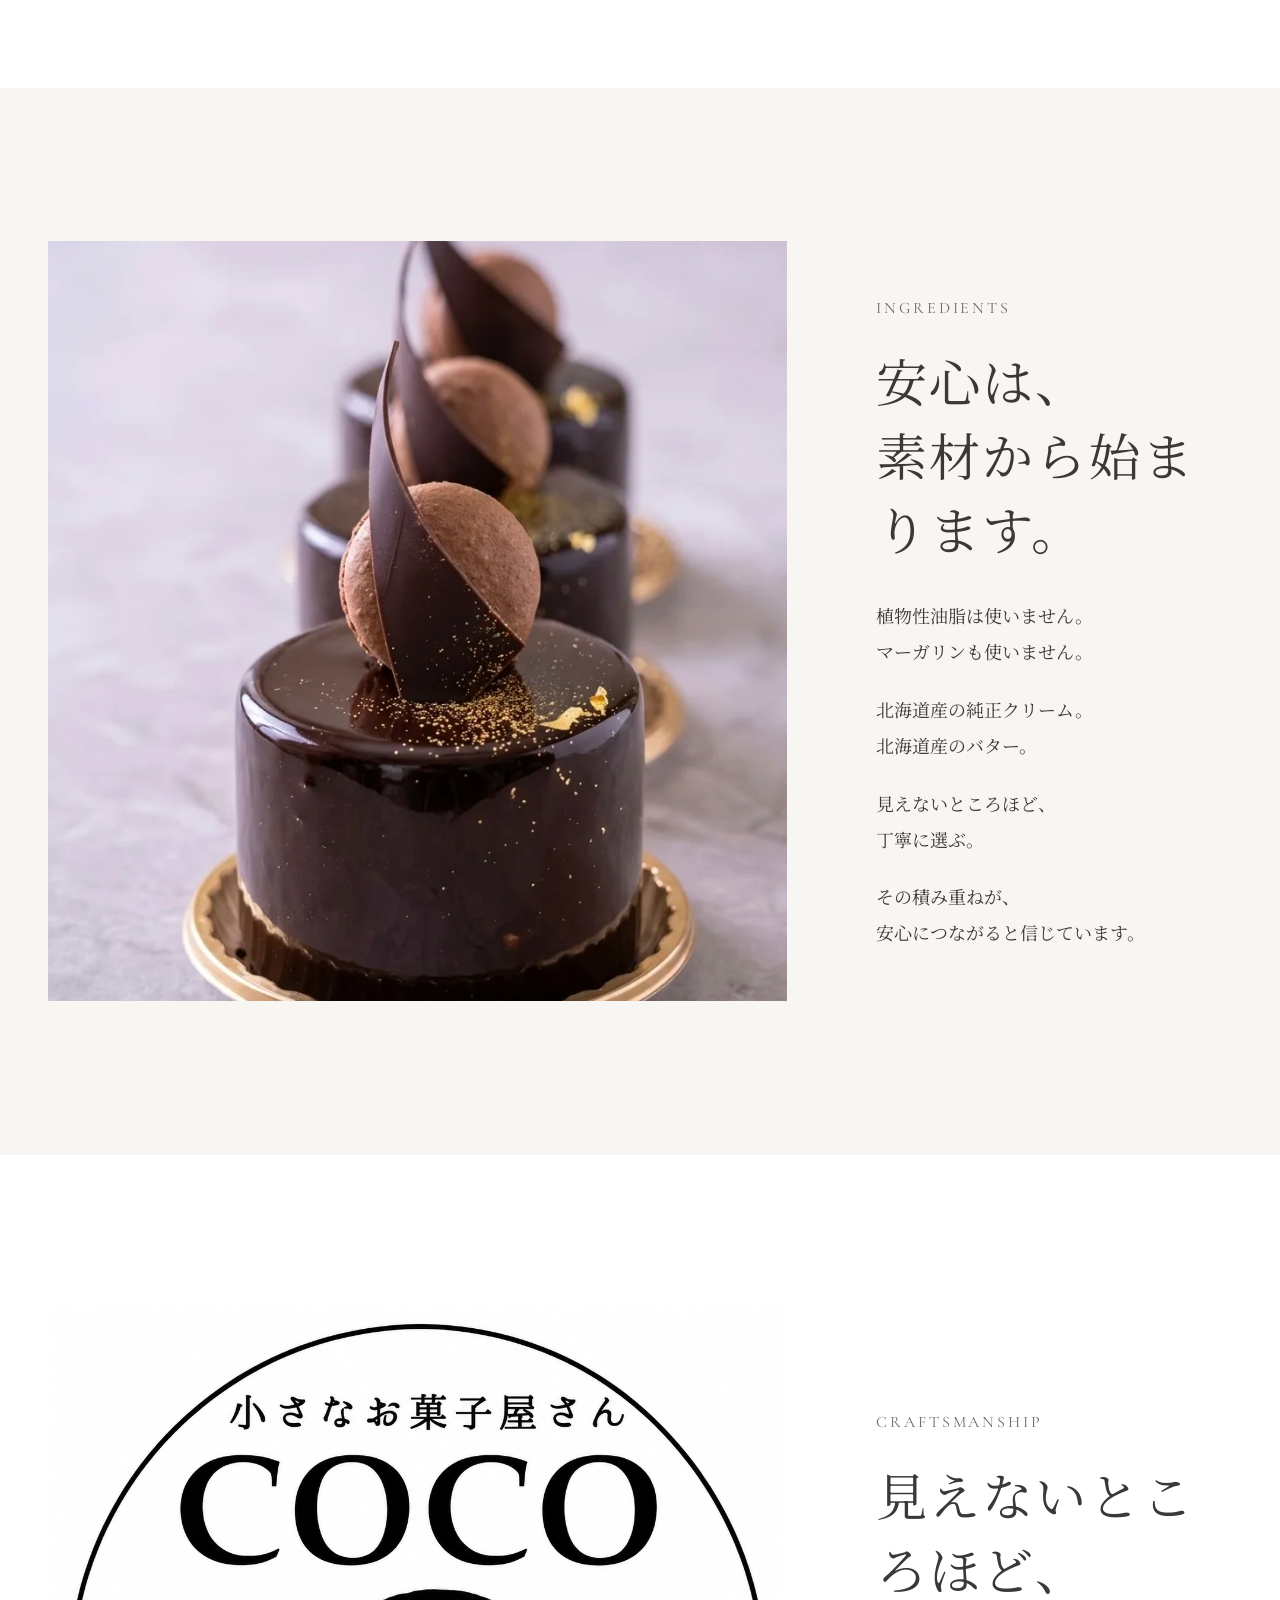
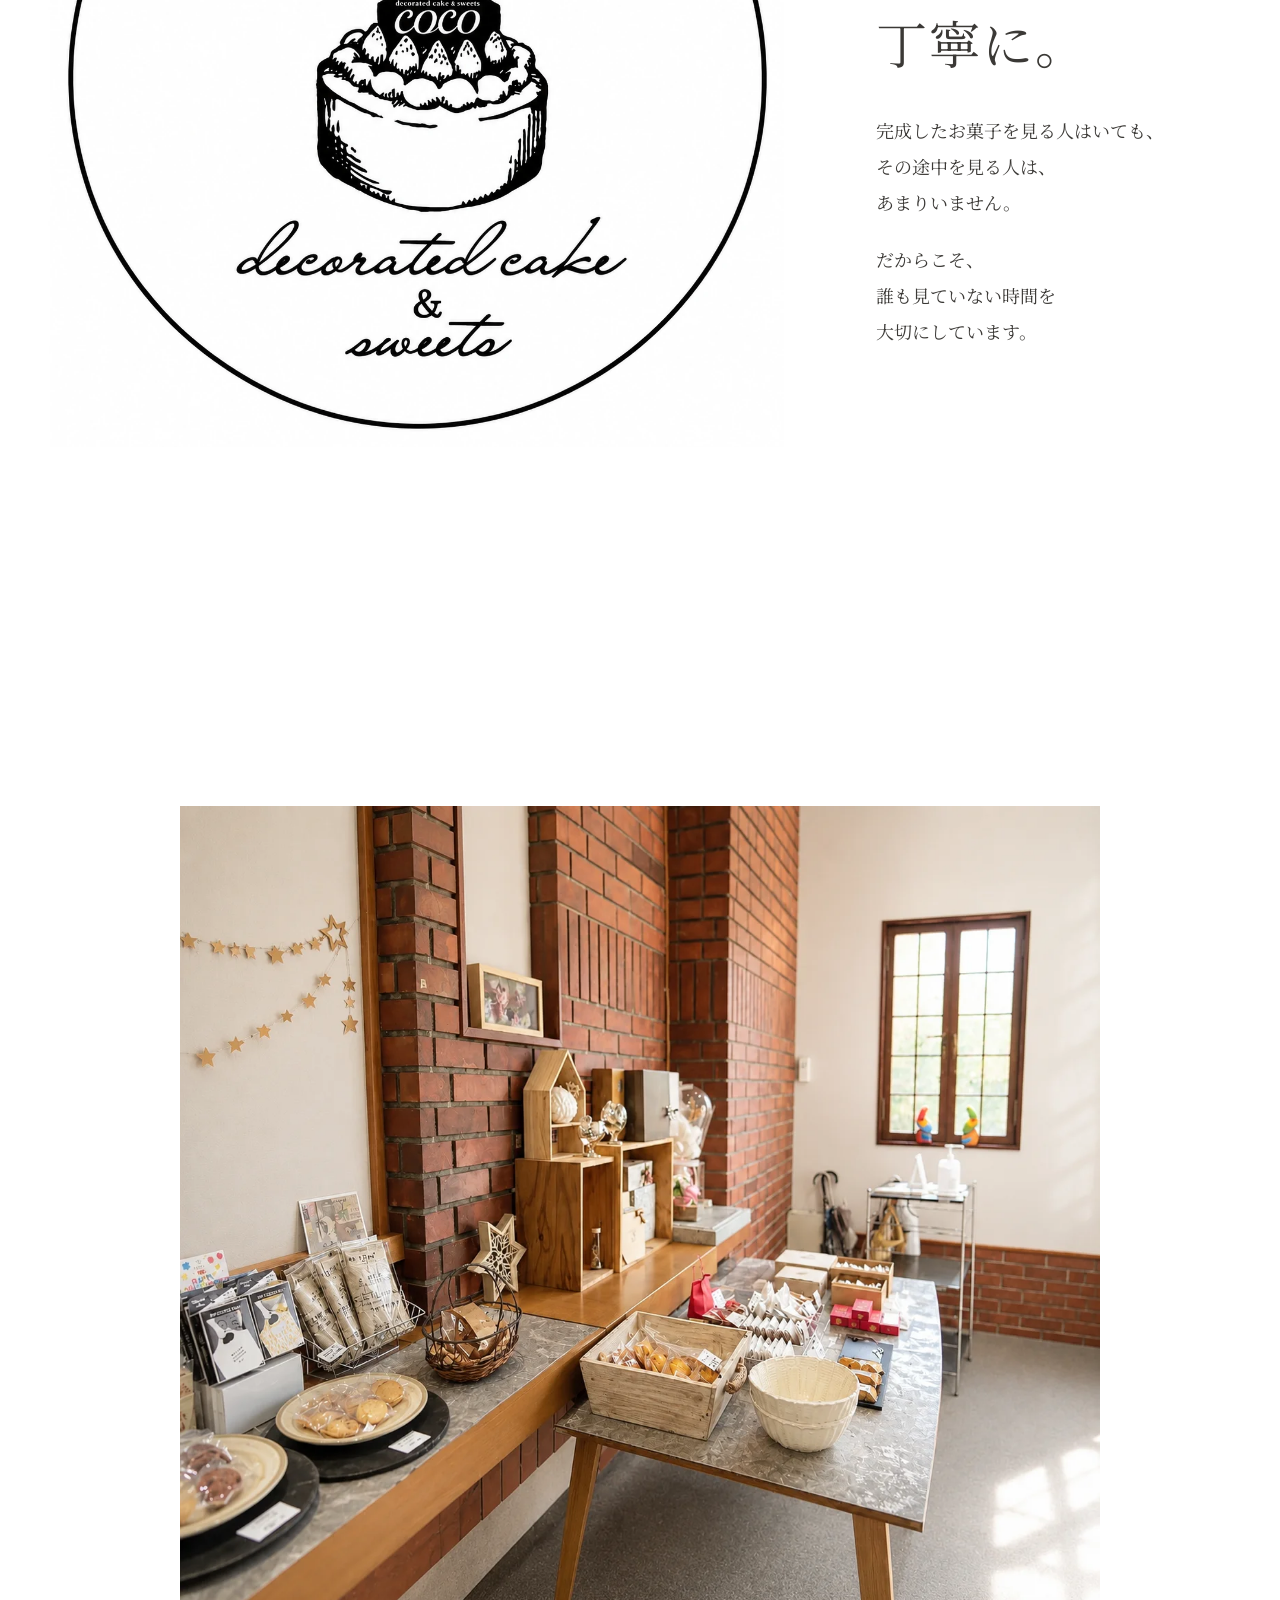
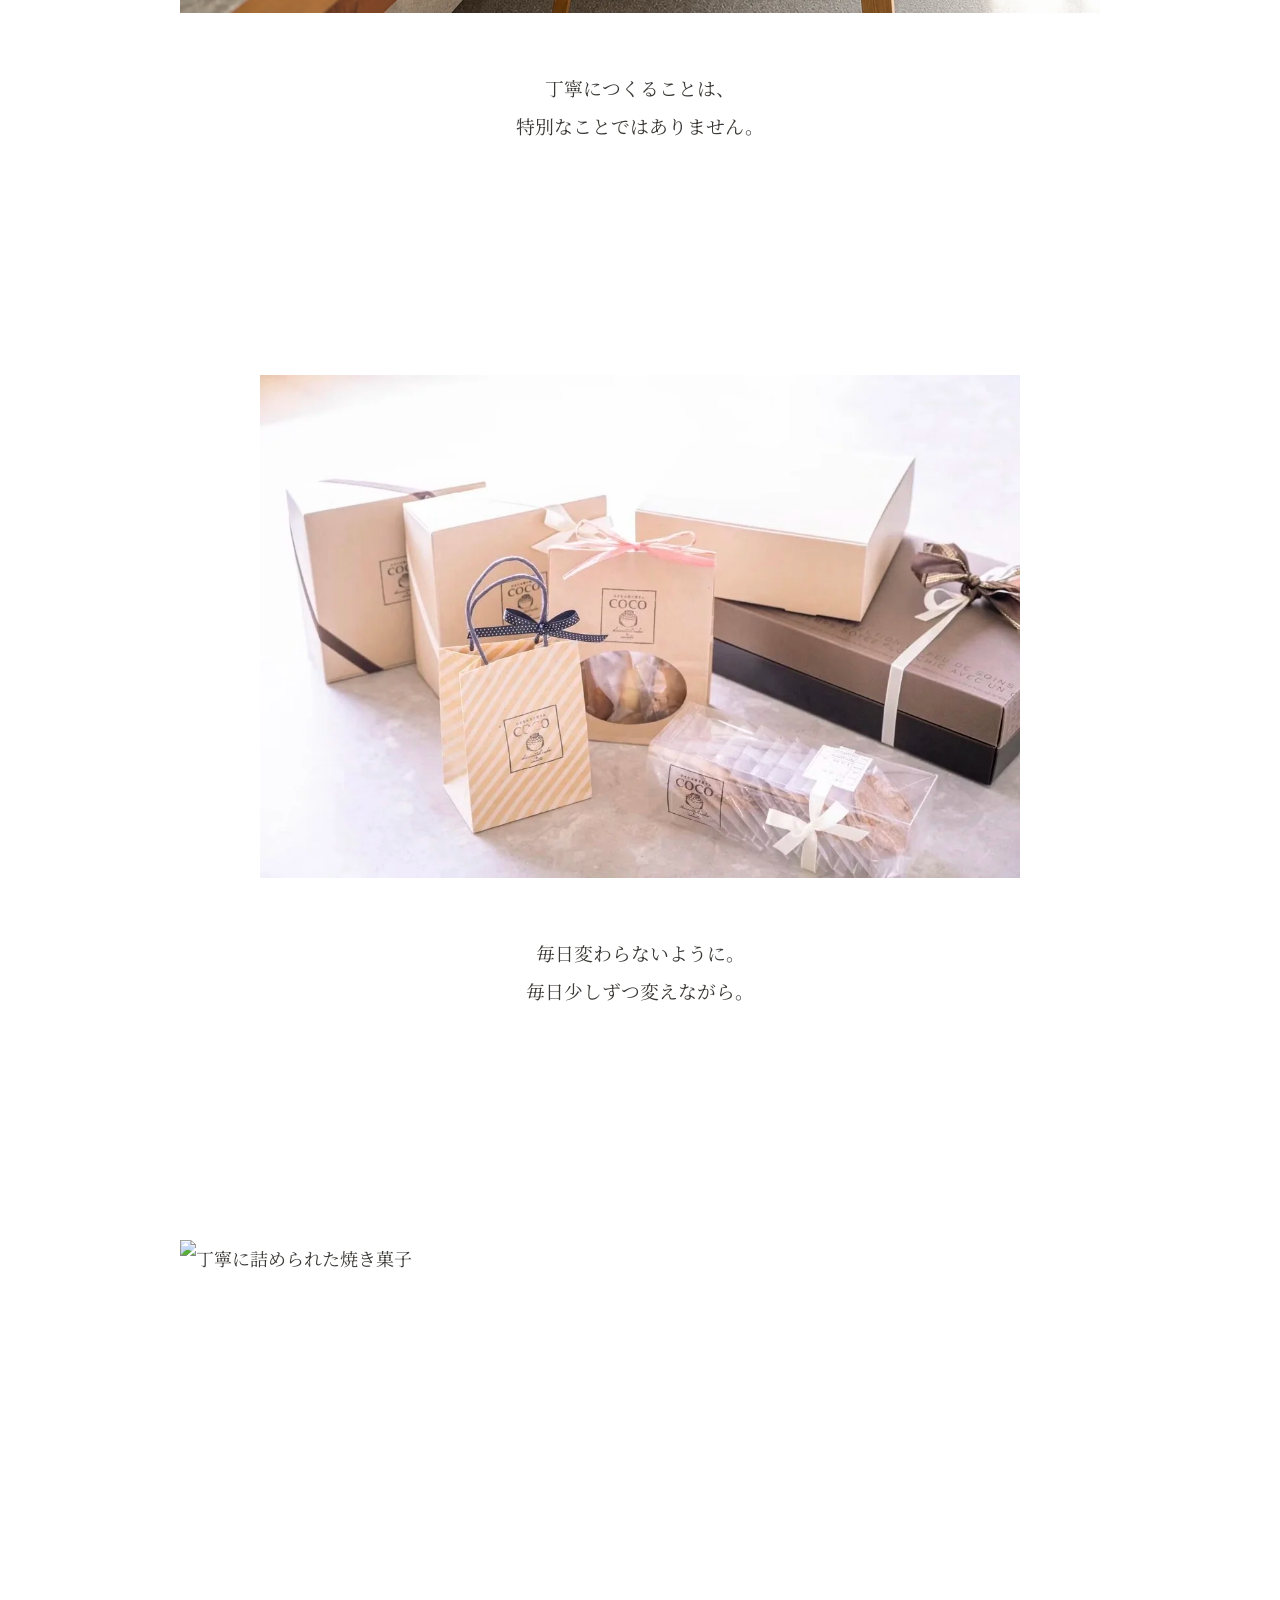
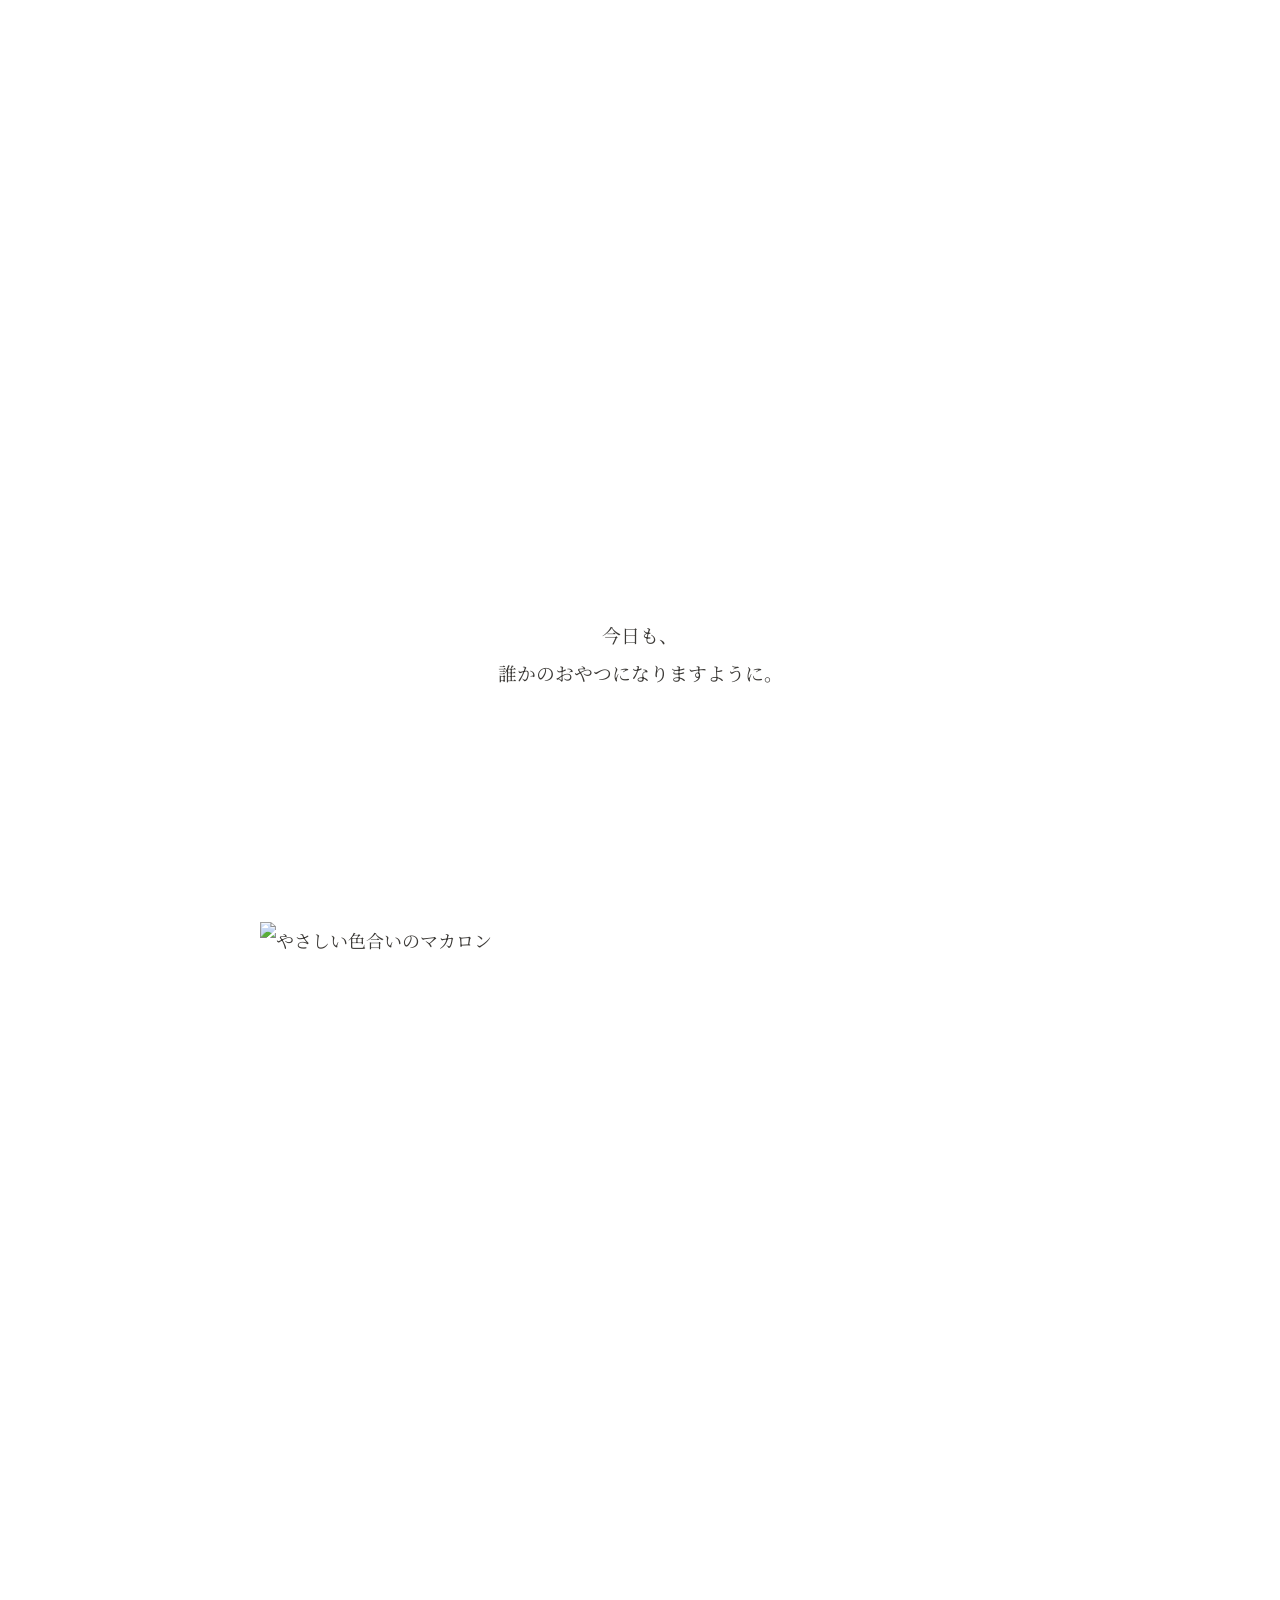
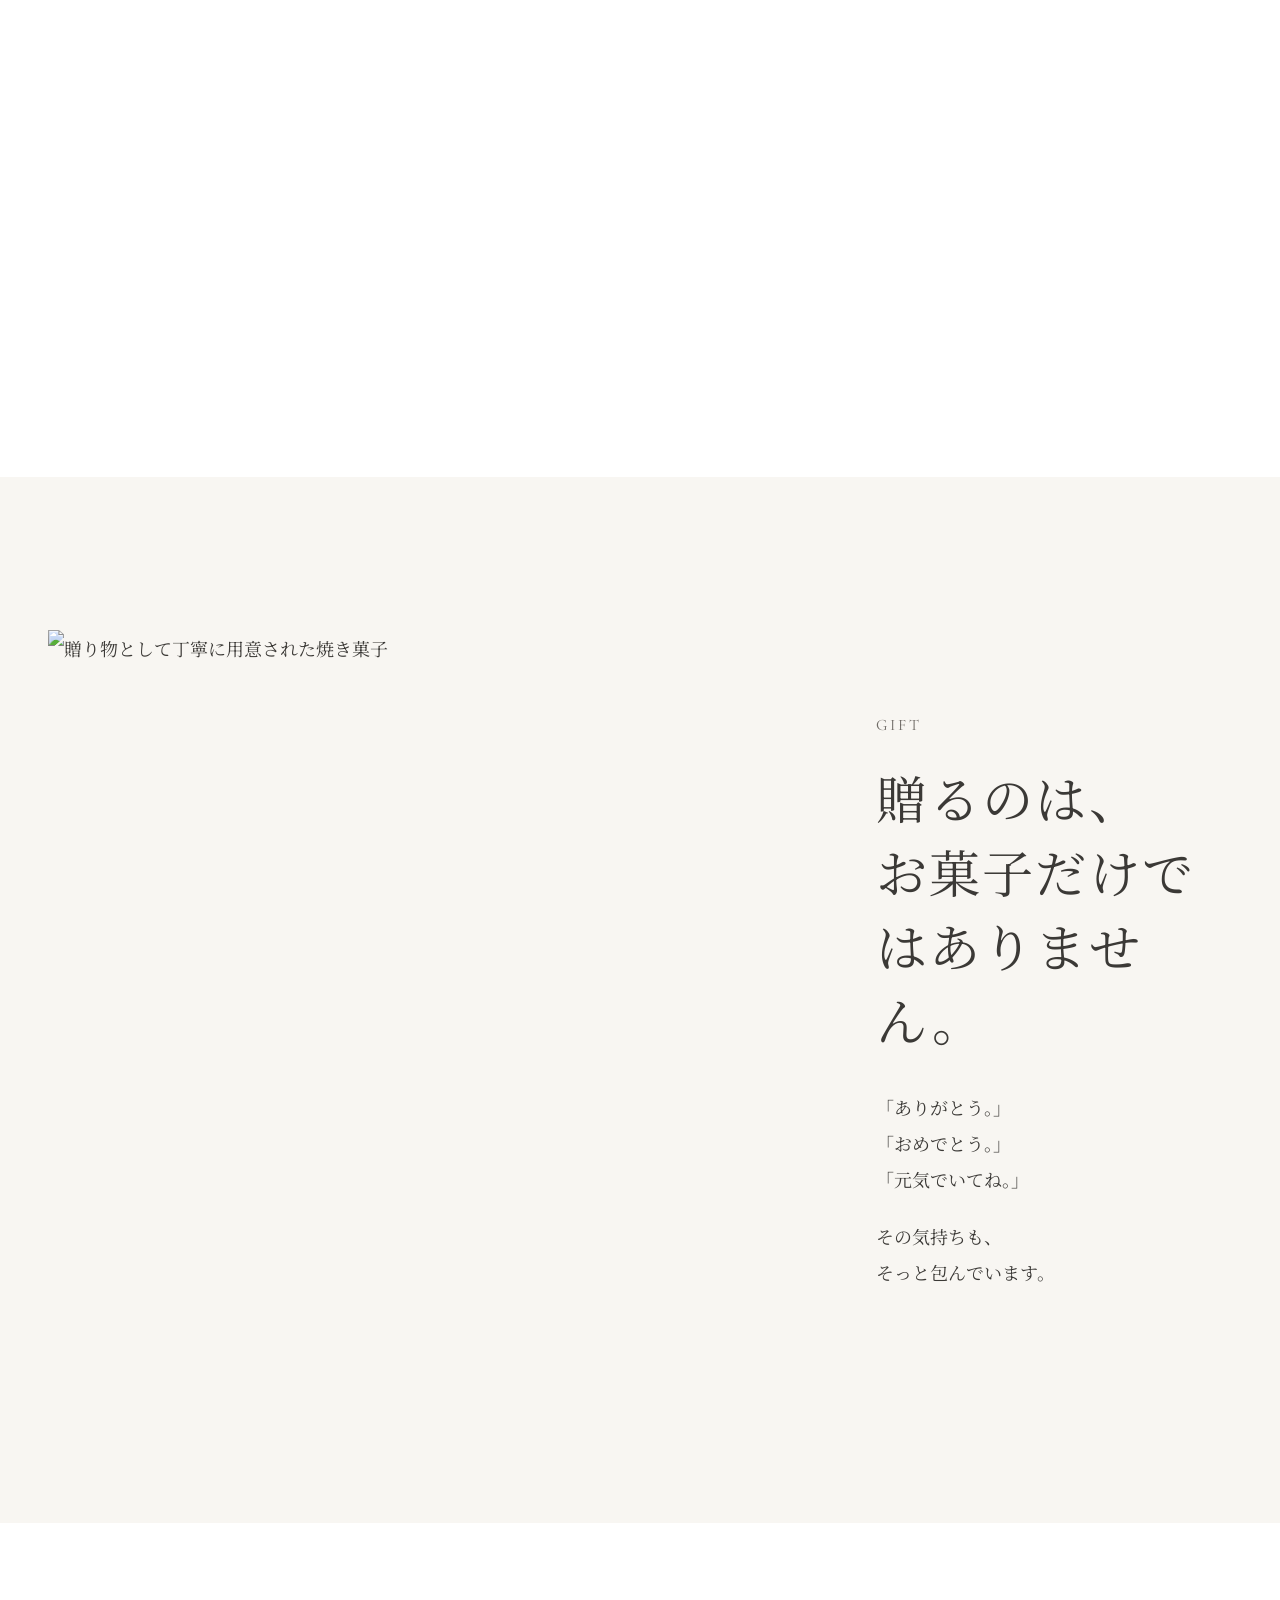
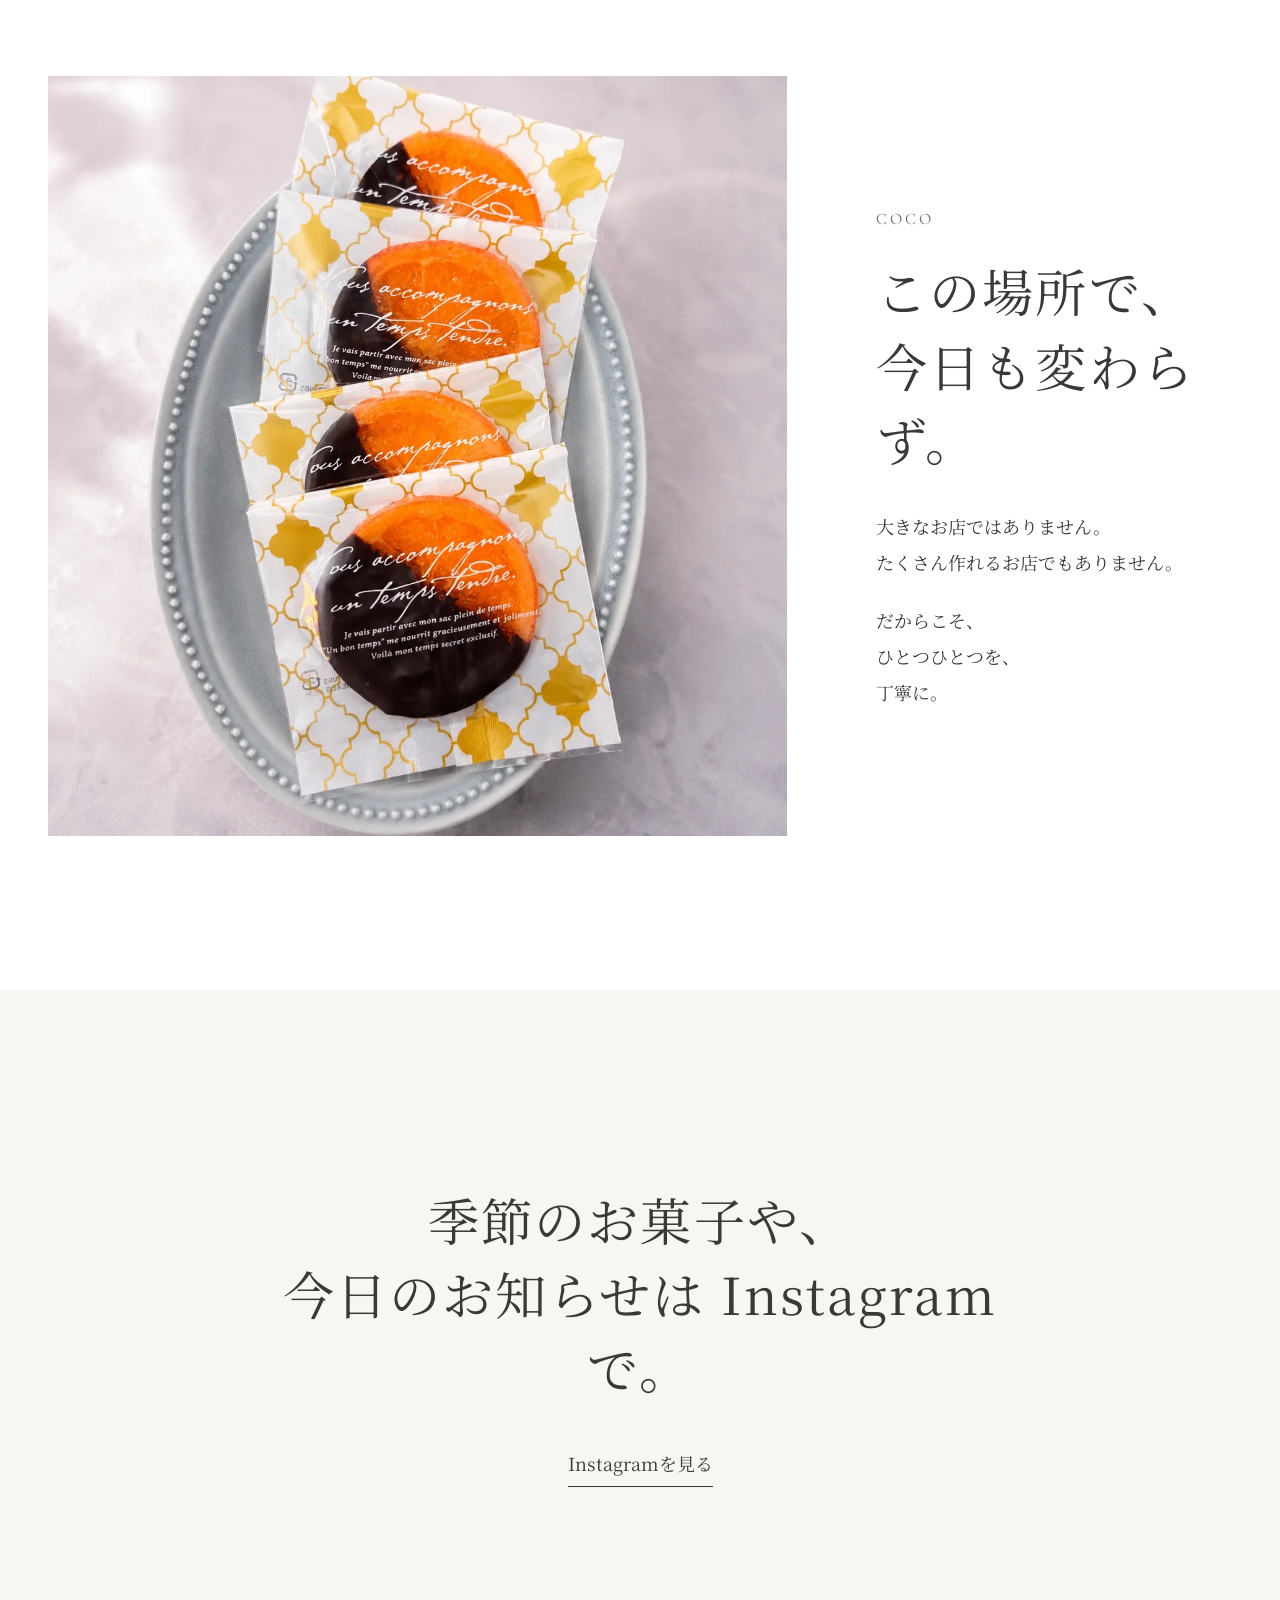
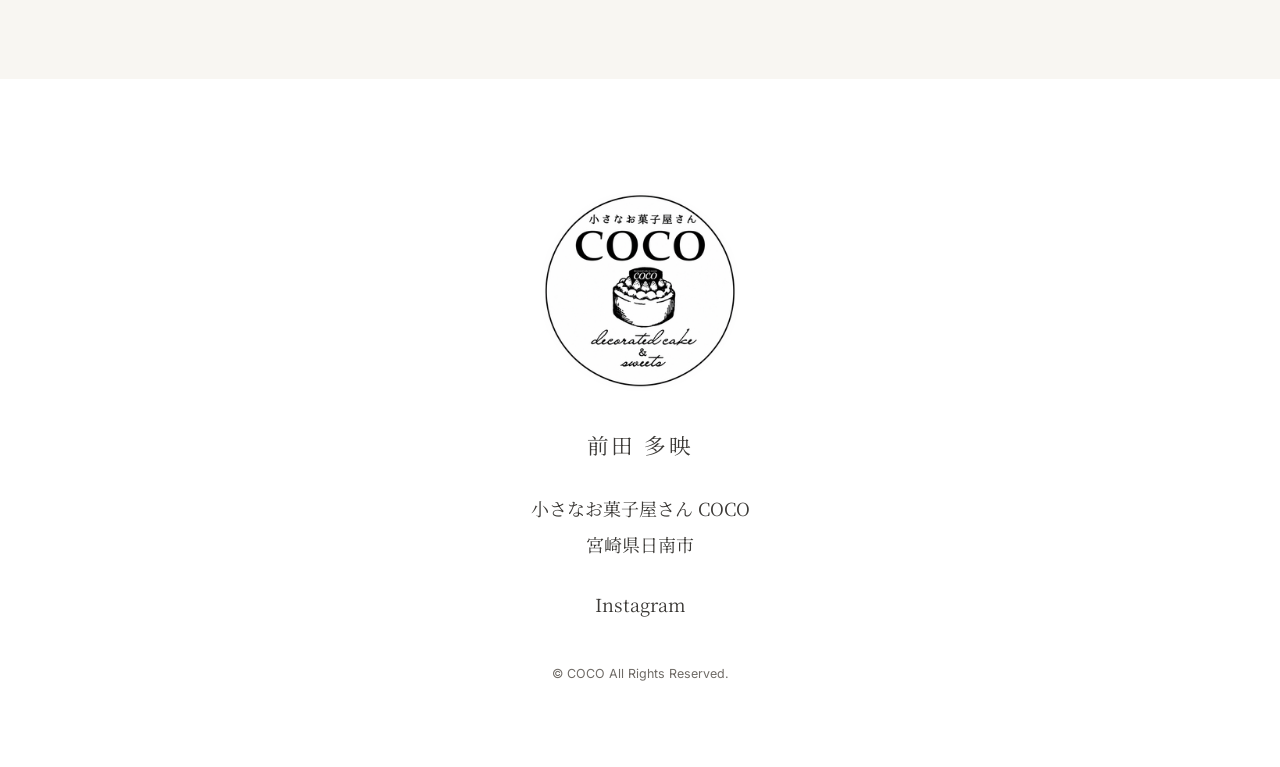
==== commit f947ebf7: "Update index.html" ====
--- a/index.html
+++ b/index.html
@@ -320,7 +320,7 @@
 
         <figure class="gallery-item gallery-item--narrow reveal">
           <img
-            src="./チョコレート.webp"
+            src="./chocolate.webp"
             alt="艶やかなチョコレートケーキ"
             width="1000"
             height="1250"
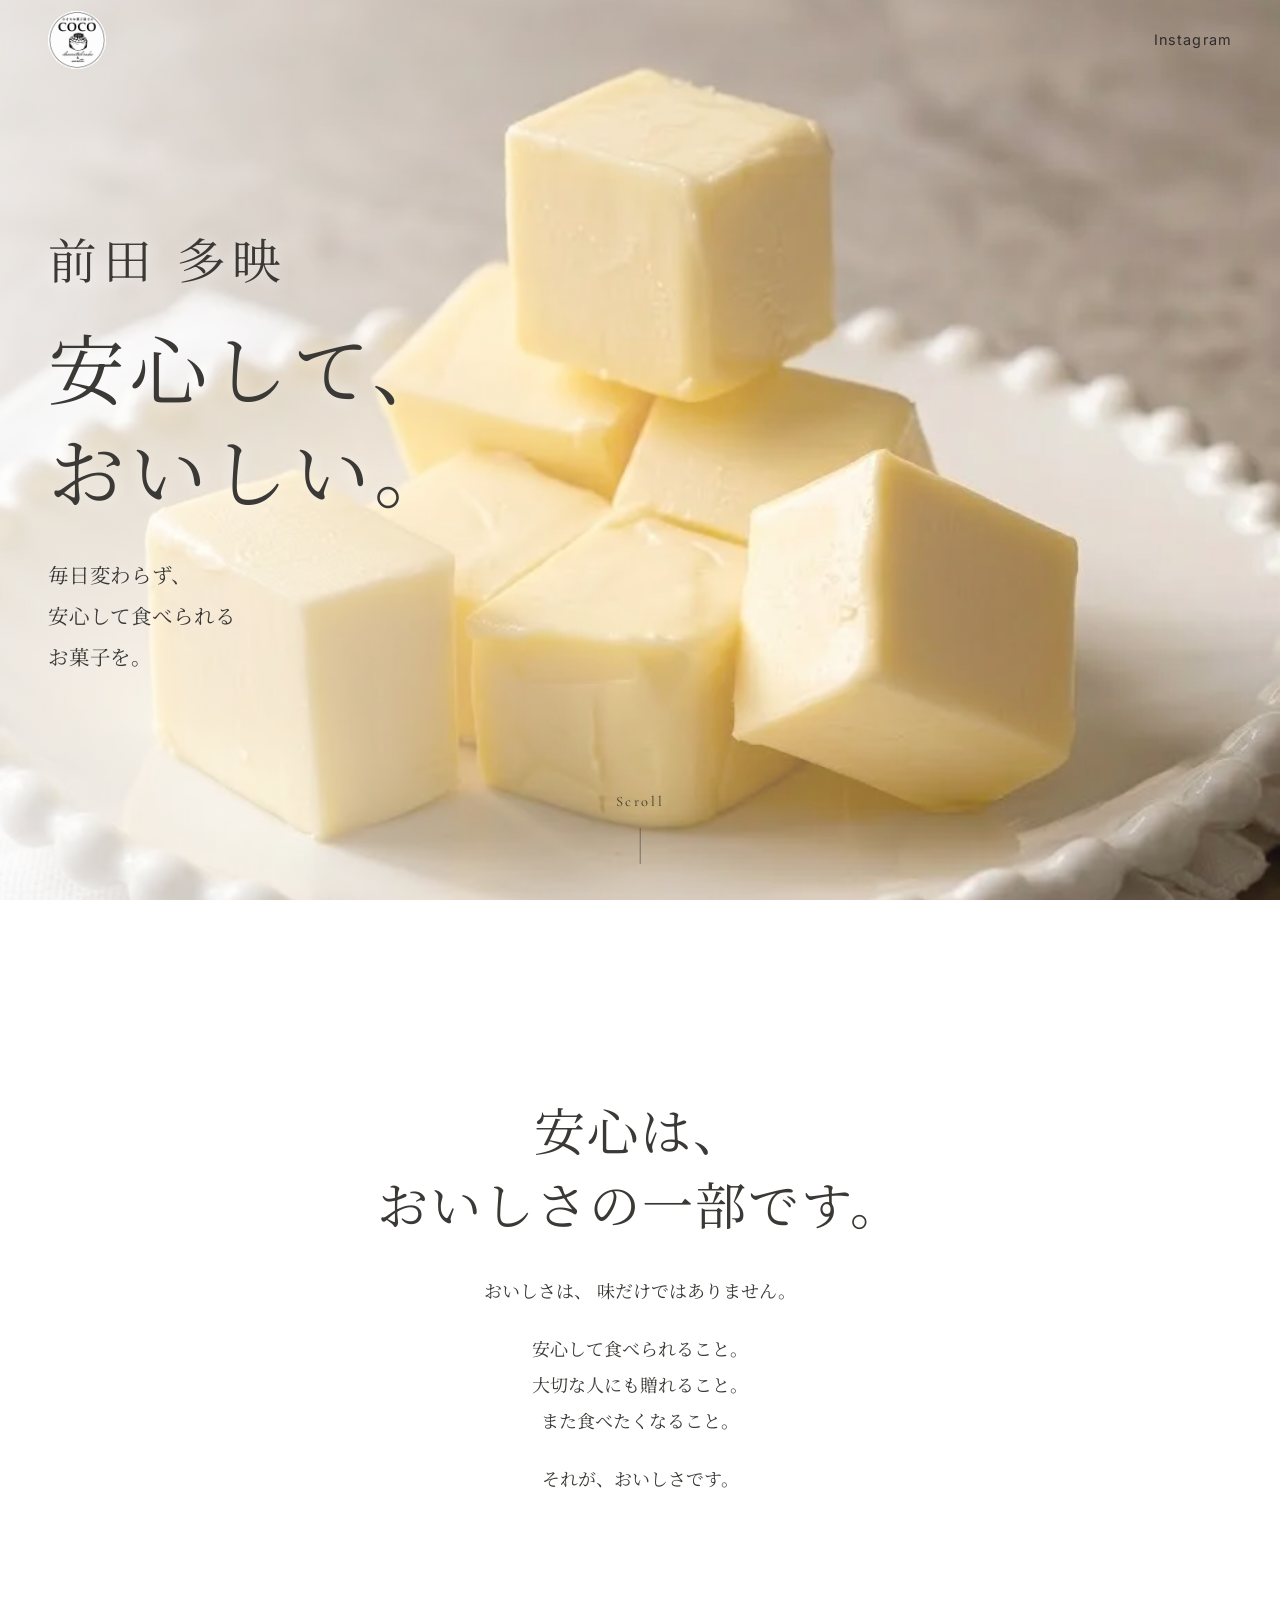
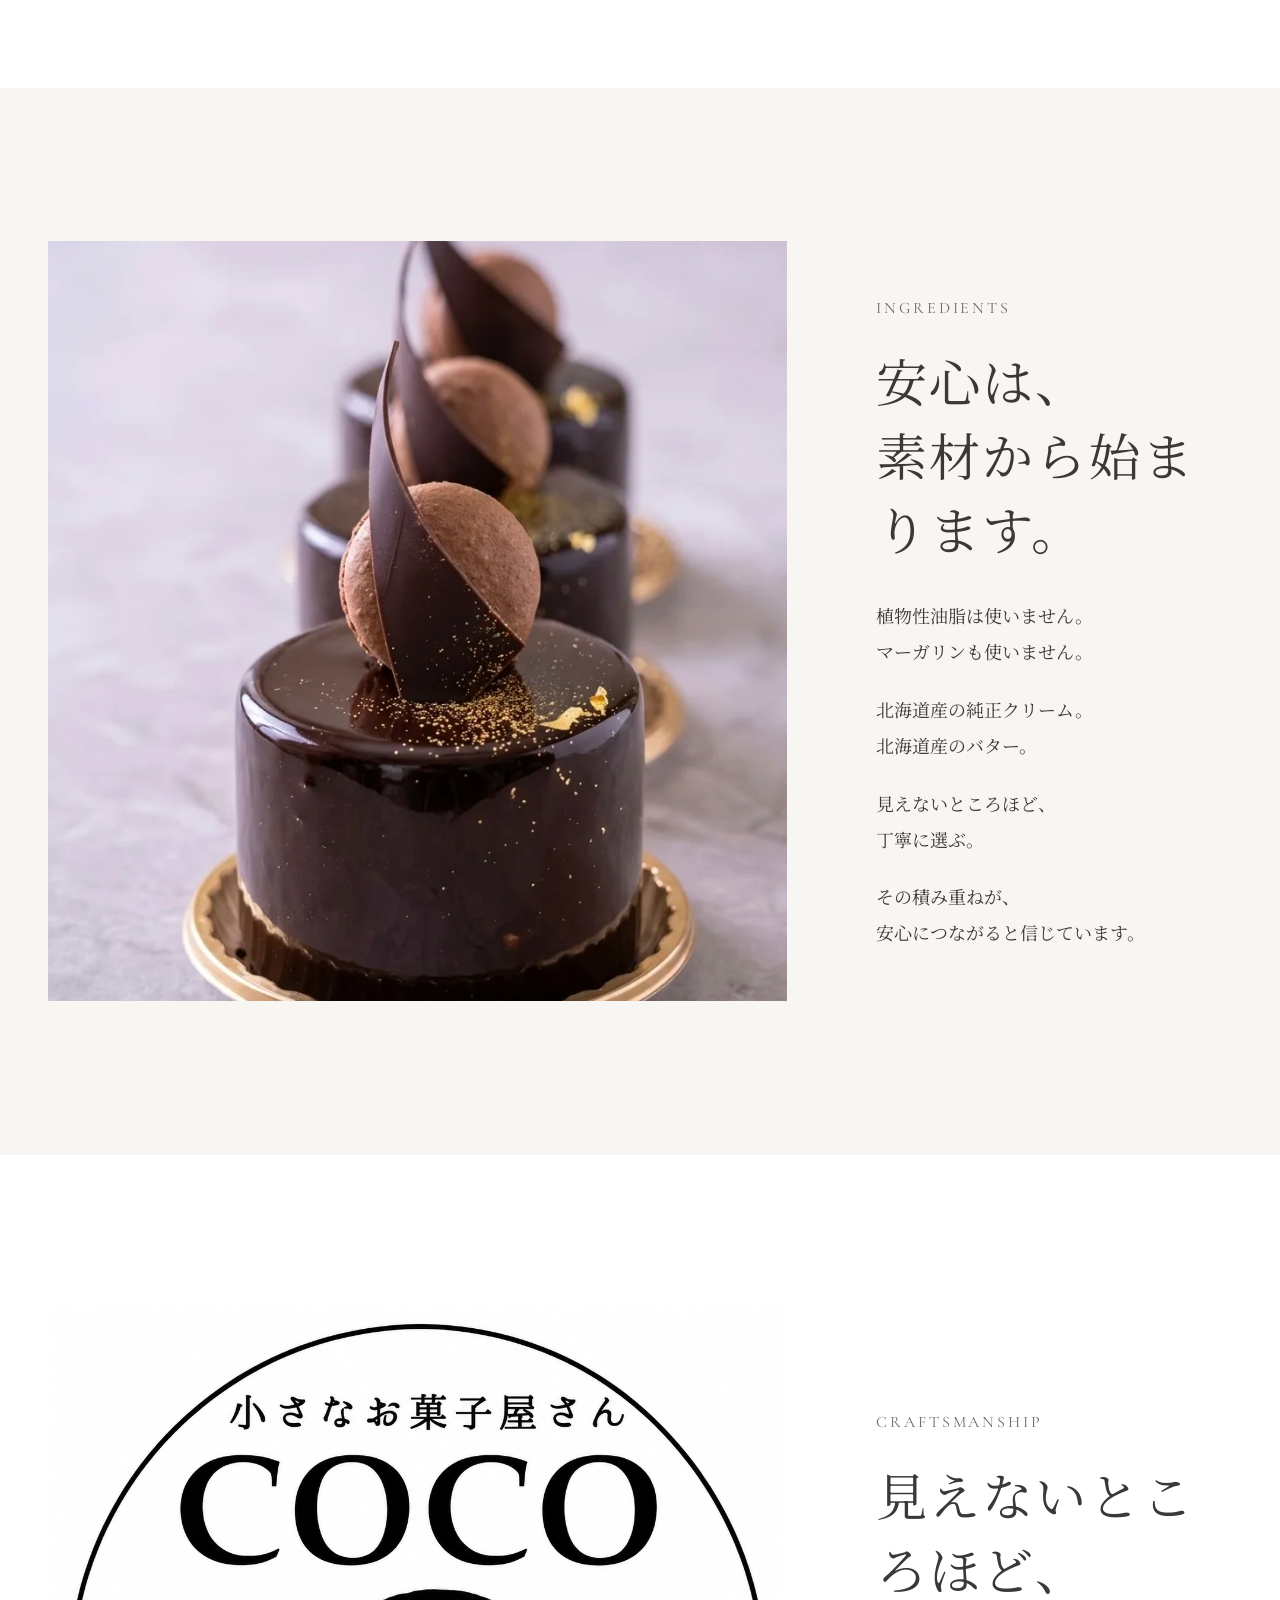
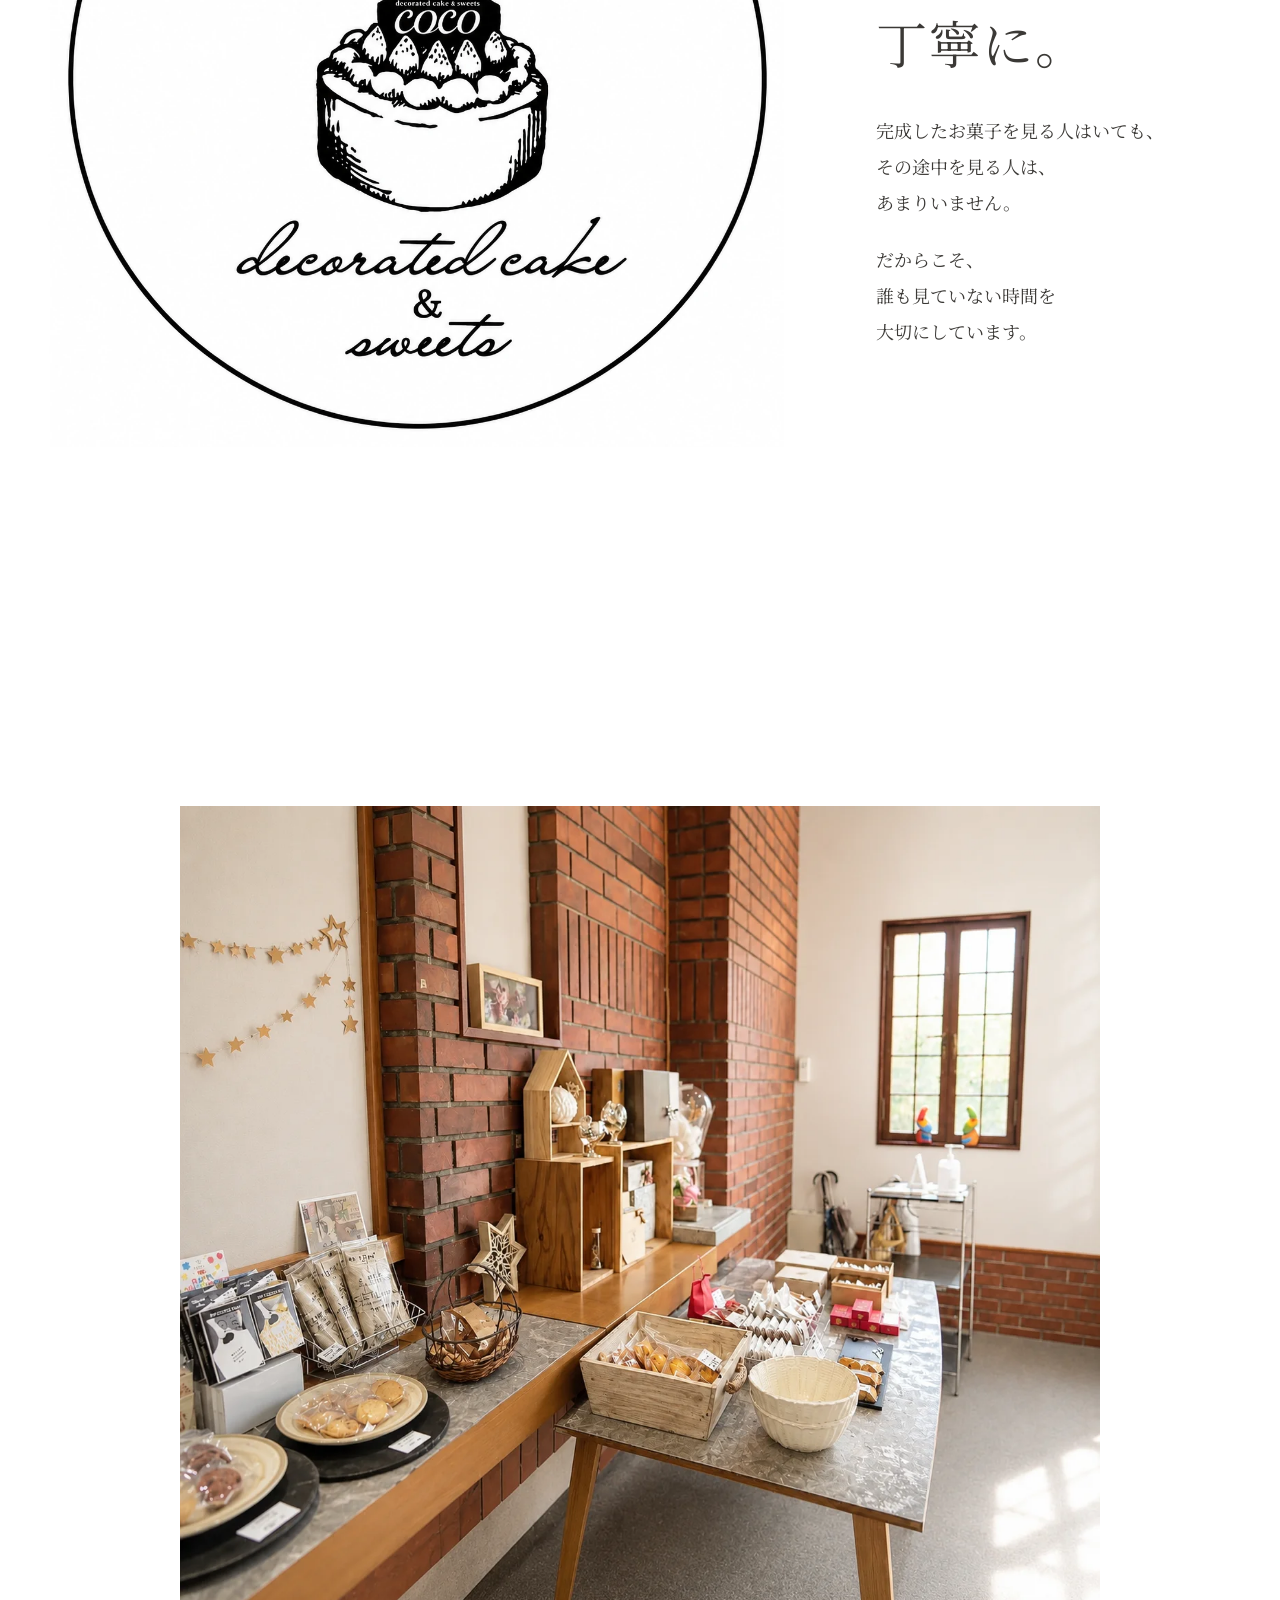
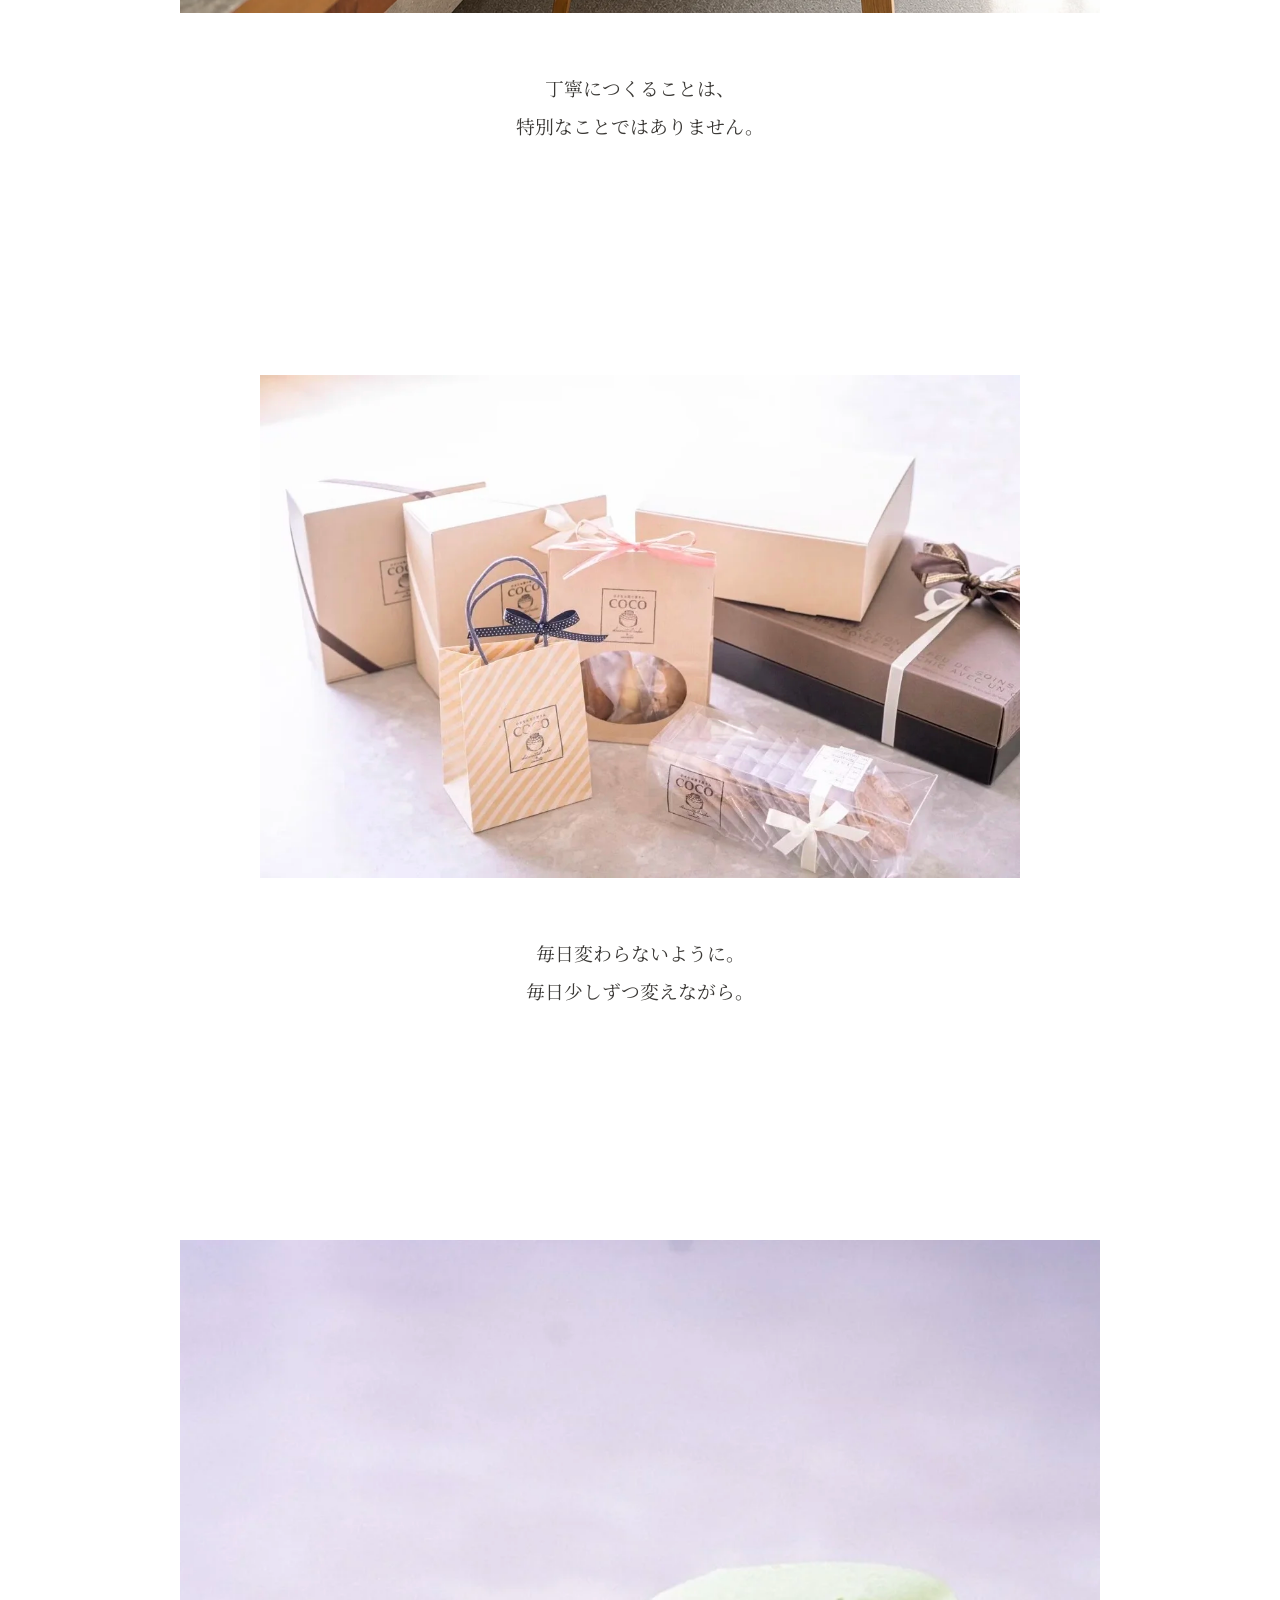
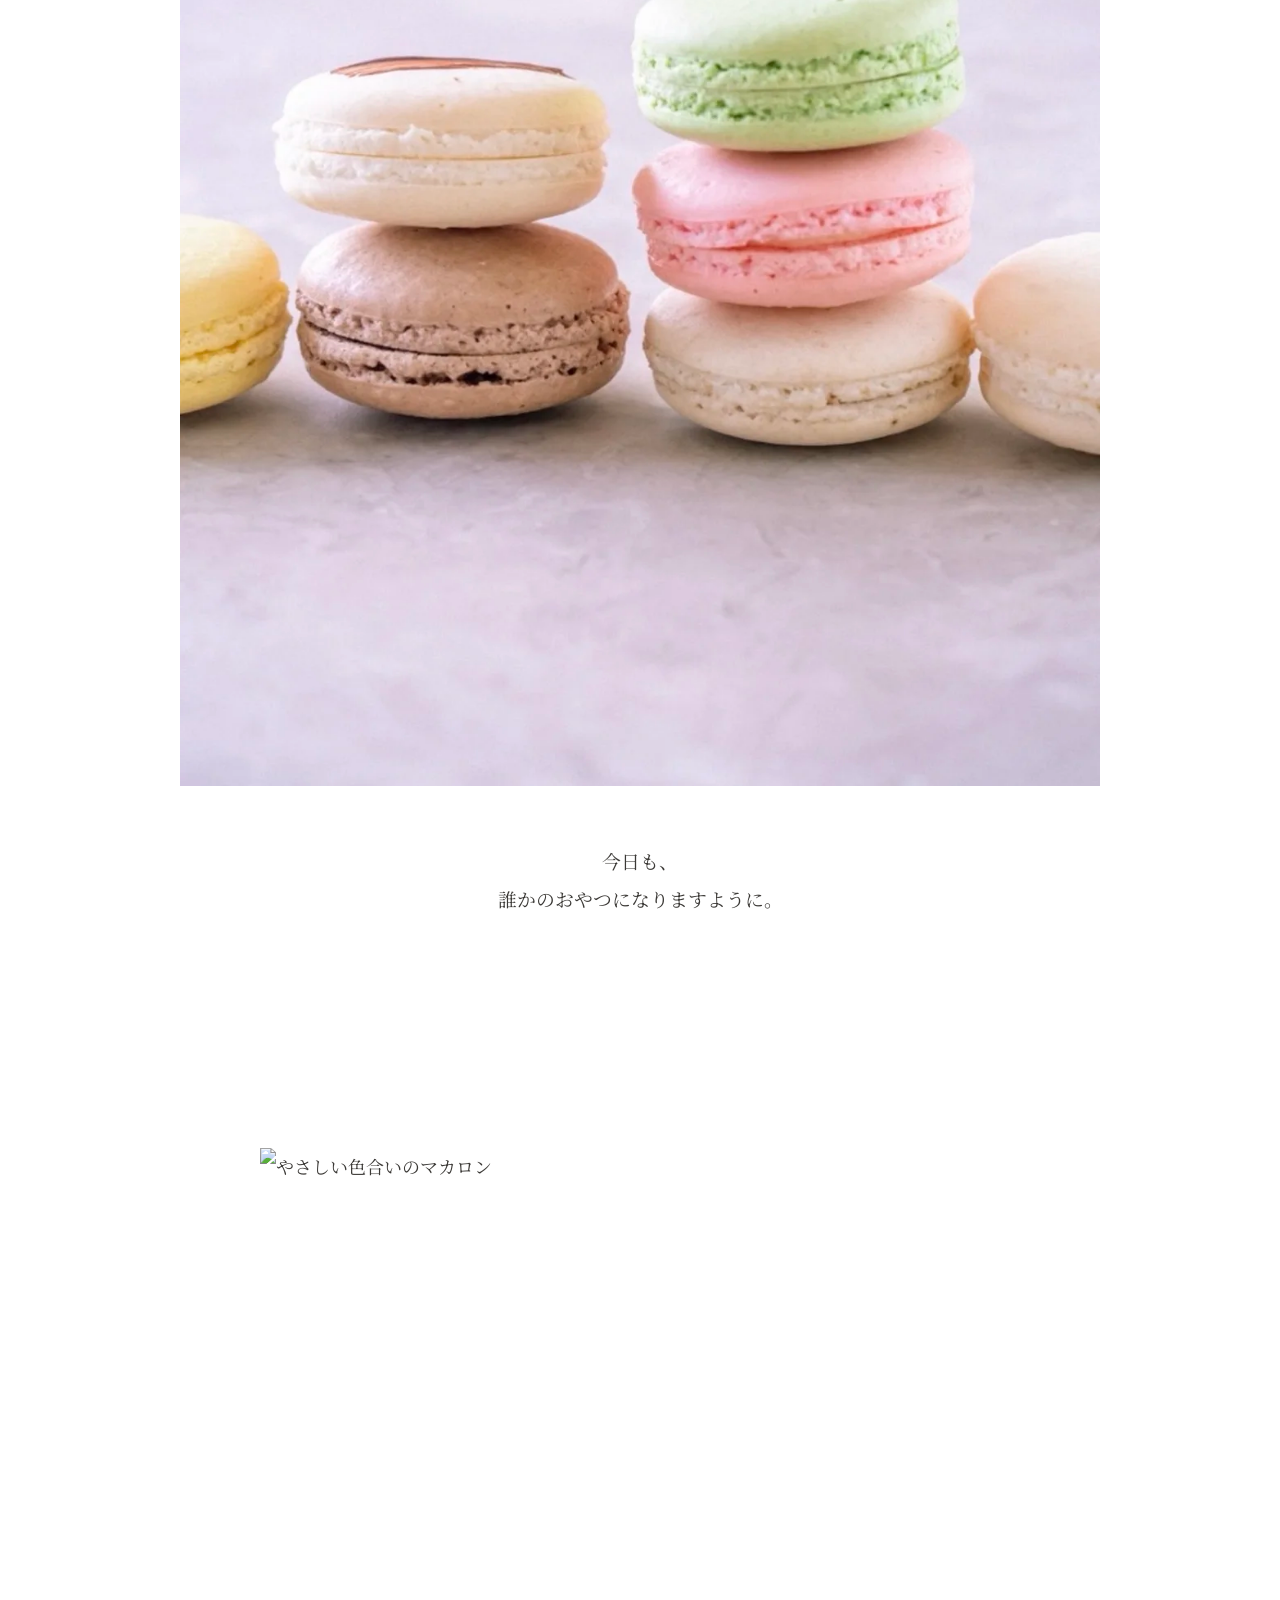
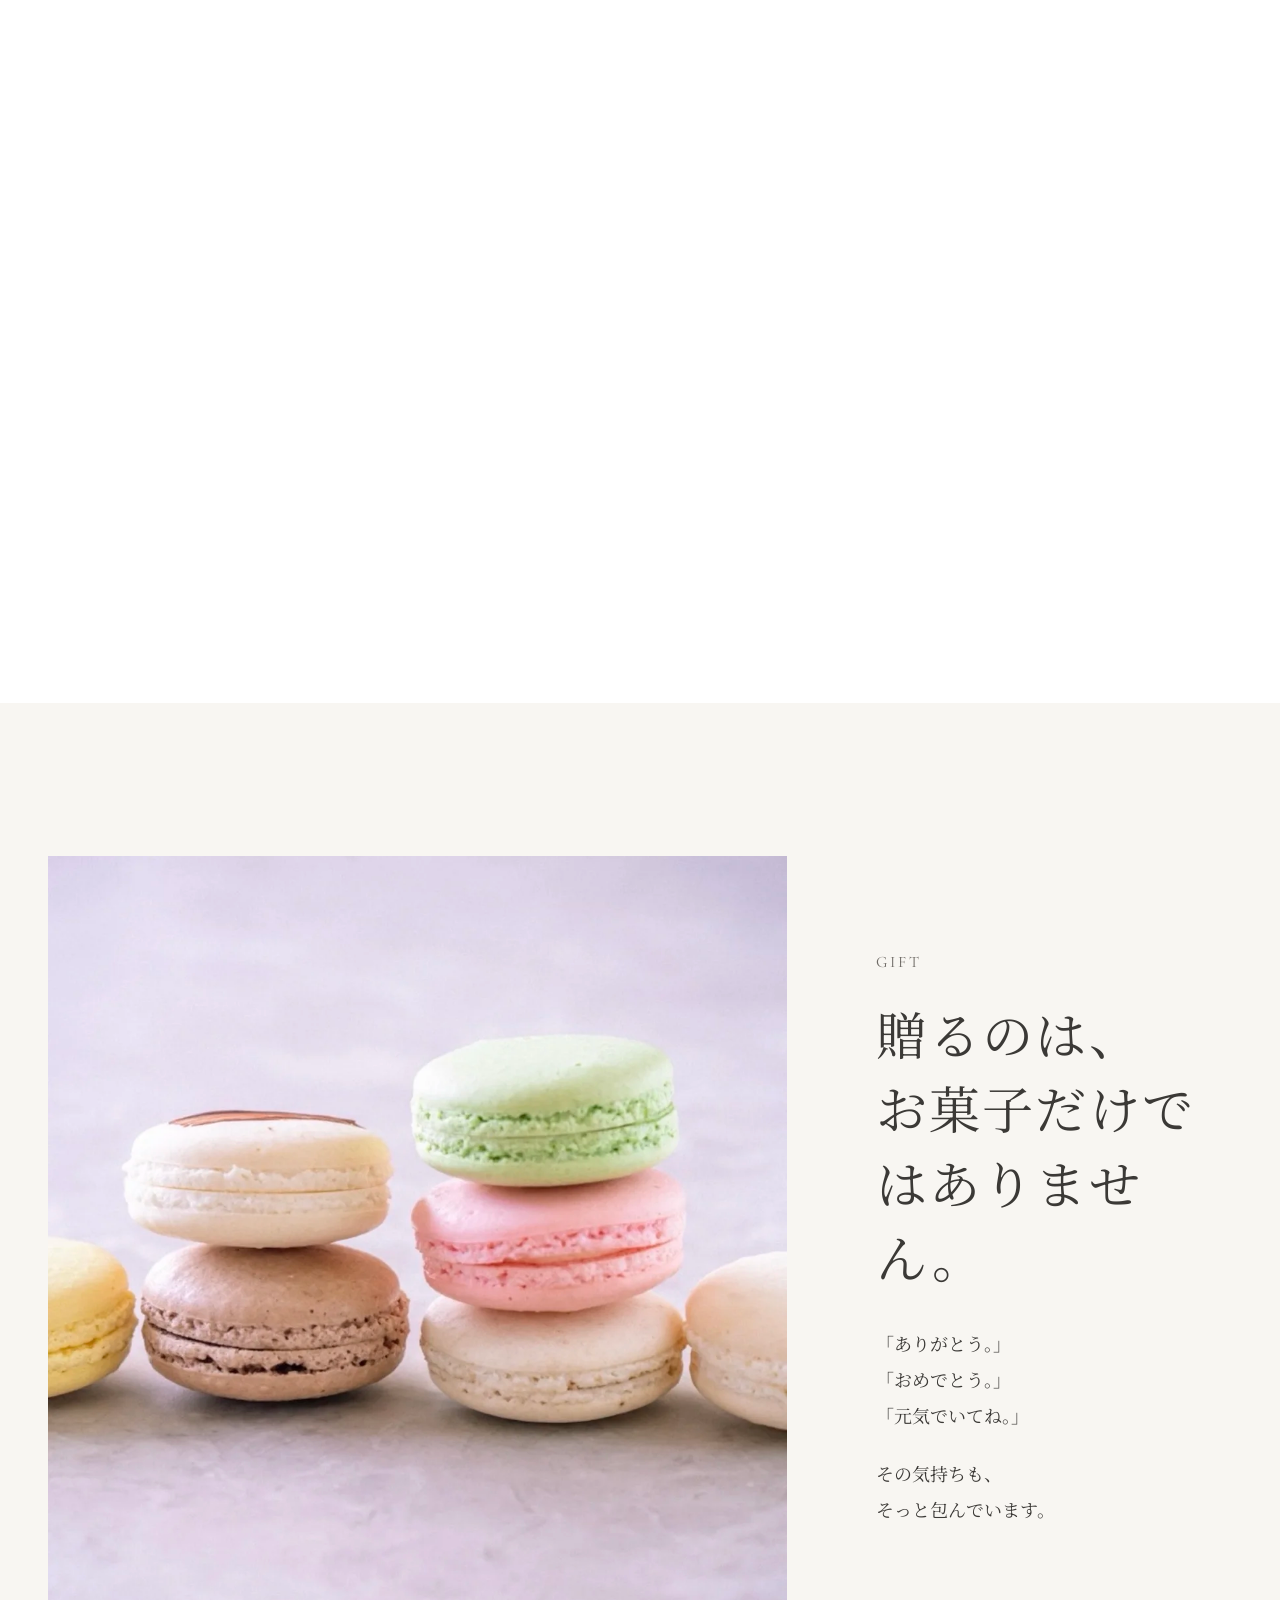
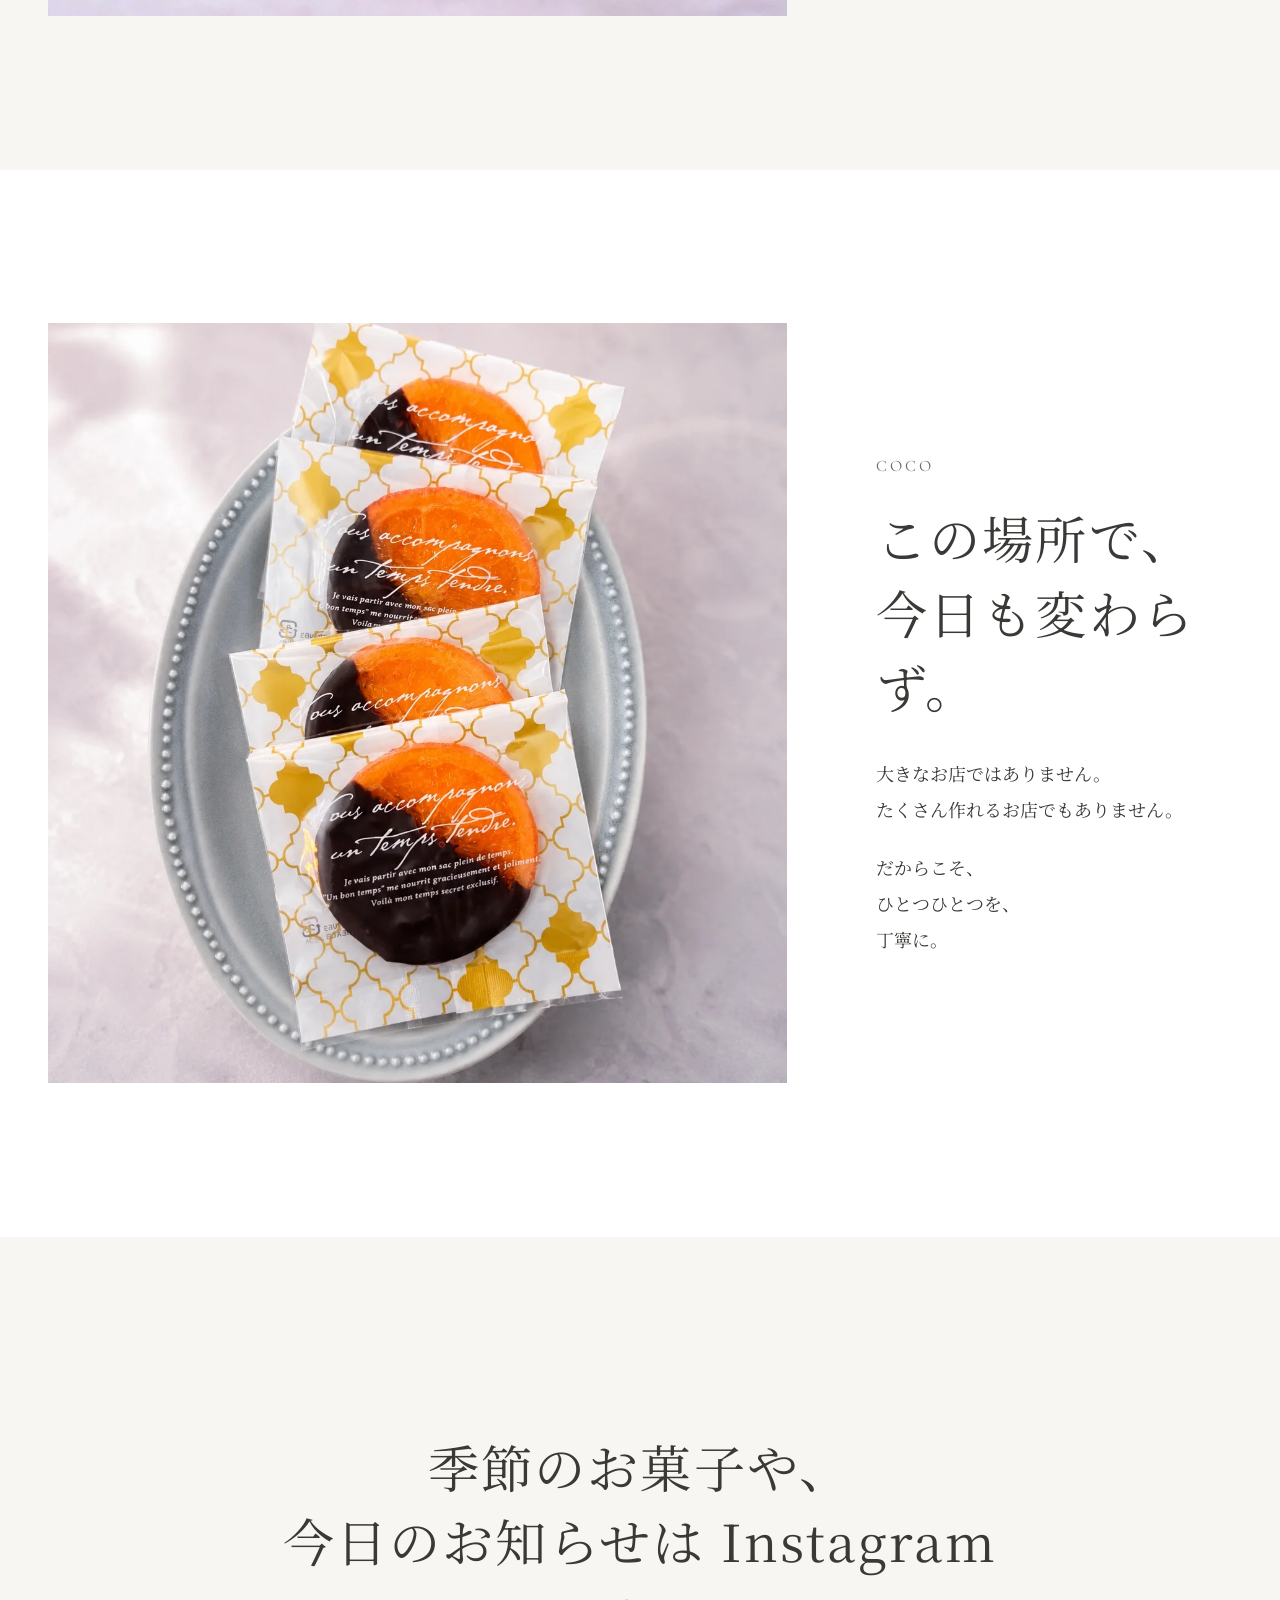
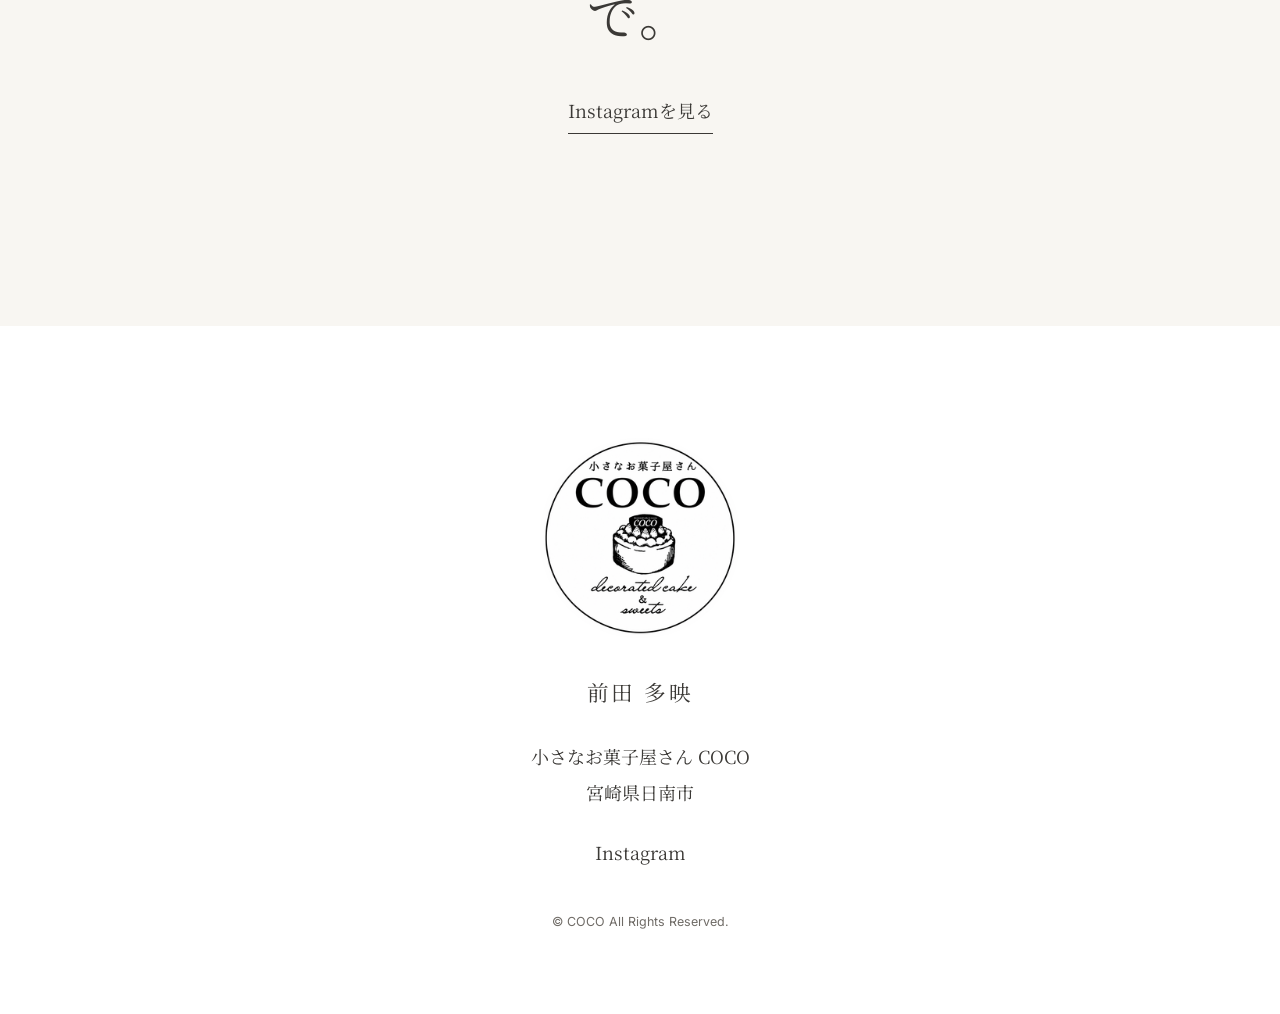
==== commit 8b41068c: "Update index.html" ====
--- a/index.html
+++ b/index.html
@@ -336,7 +336,7 @@
 
         <figure class="gallery-item gallery-item--wide reveal">
           <img
-            src="./焼いた.webp"
+            src="./baked.webp"
             alt="丁寧に詰められた焼き菓子"
             width="1200"
             height="1200"
@@ -372,7 +372,7 @@
 
         <figure class="story__image">
           <img
-            src="./焼いた.webp"
+            src="./baked.webp"
             alt="贈り物として丁寧に用意された焼き菓子"
             width="1200"
             height="1200"
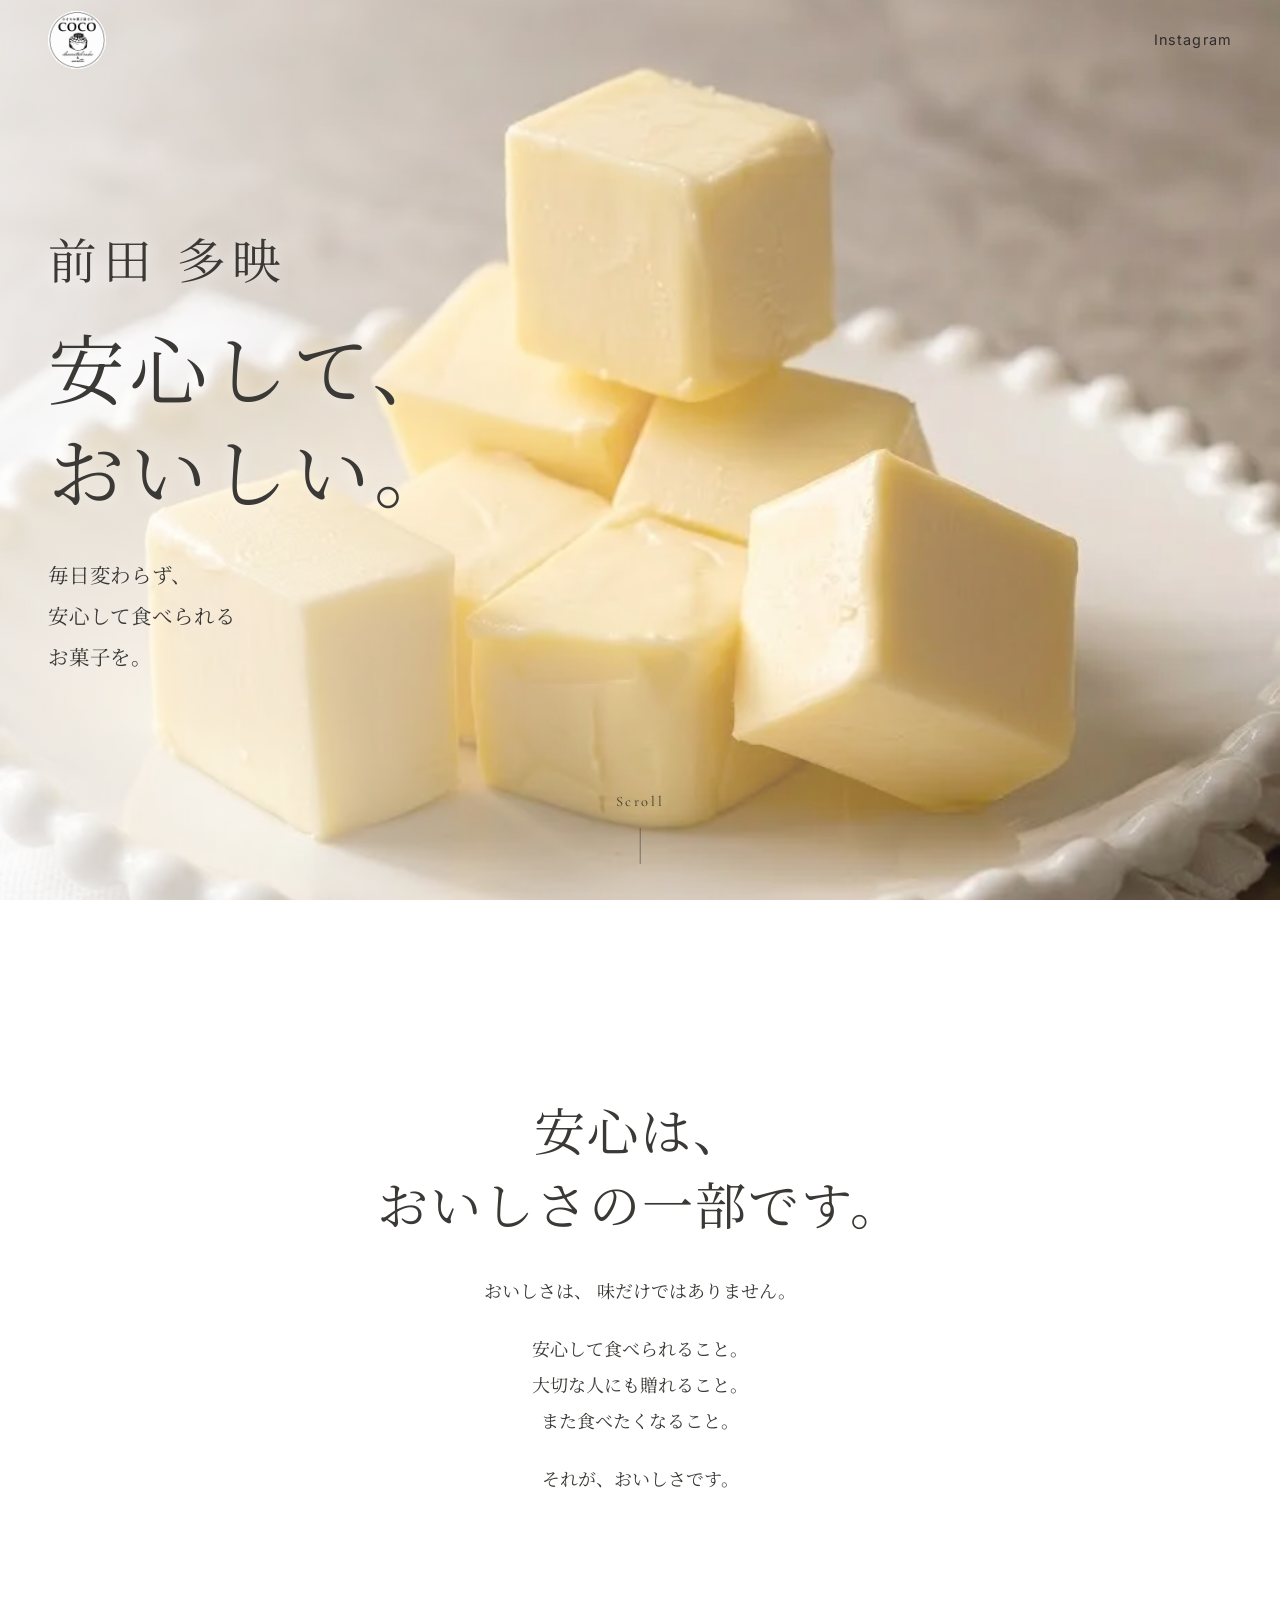
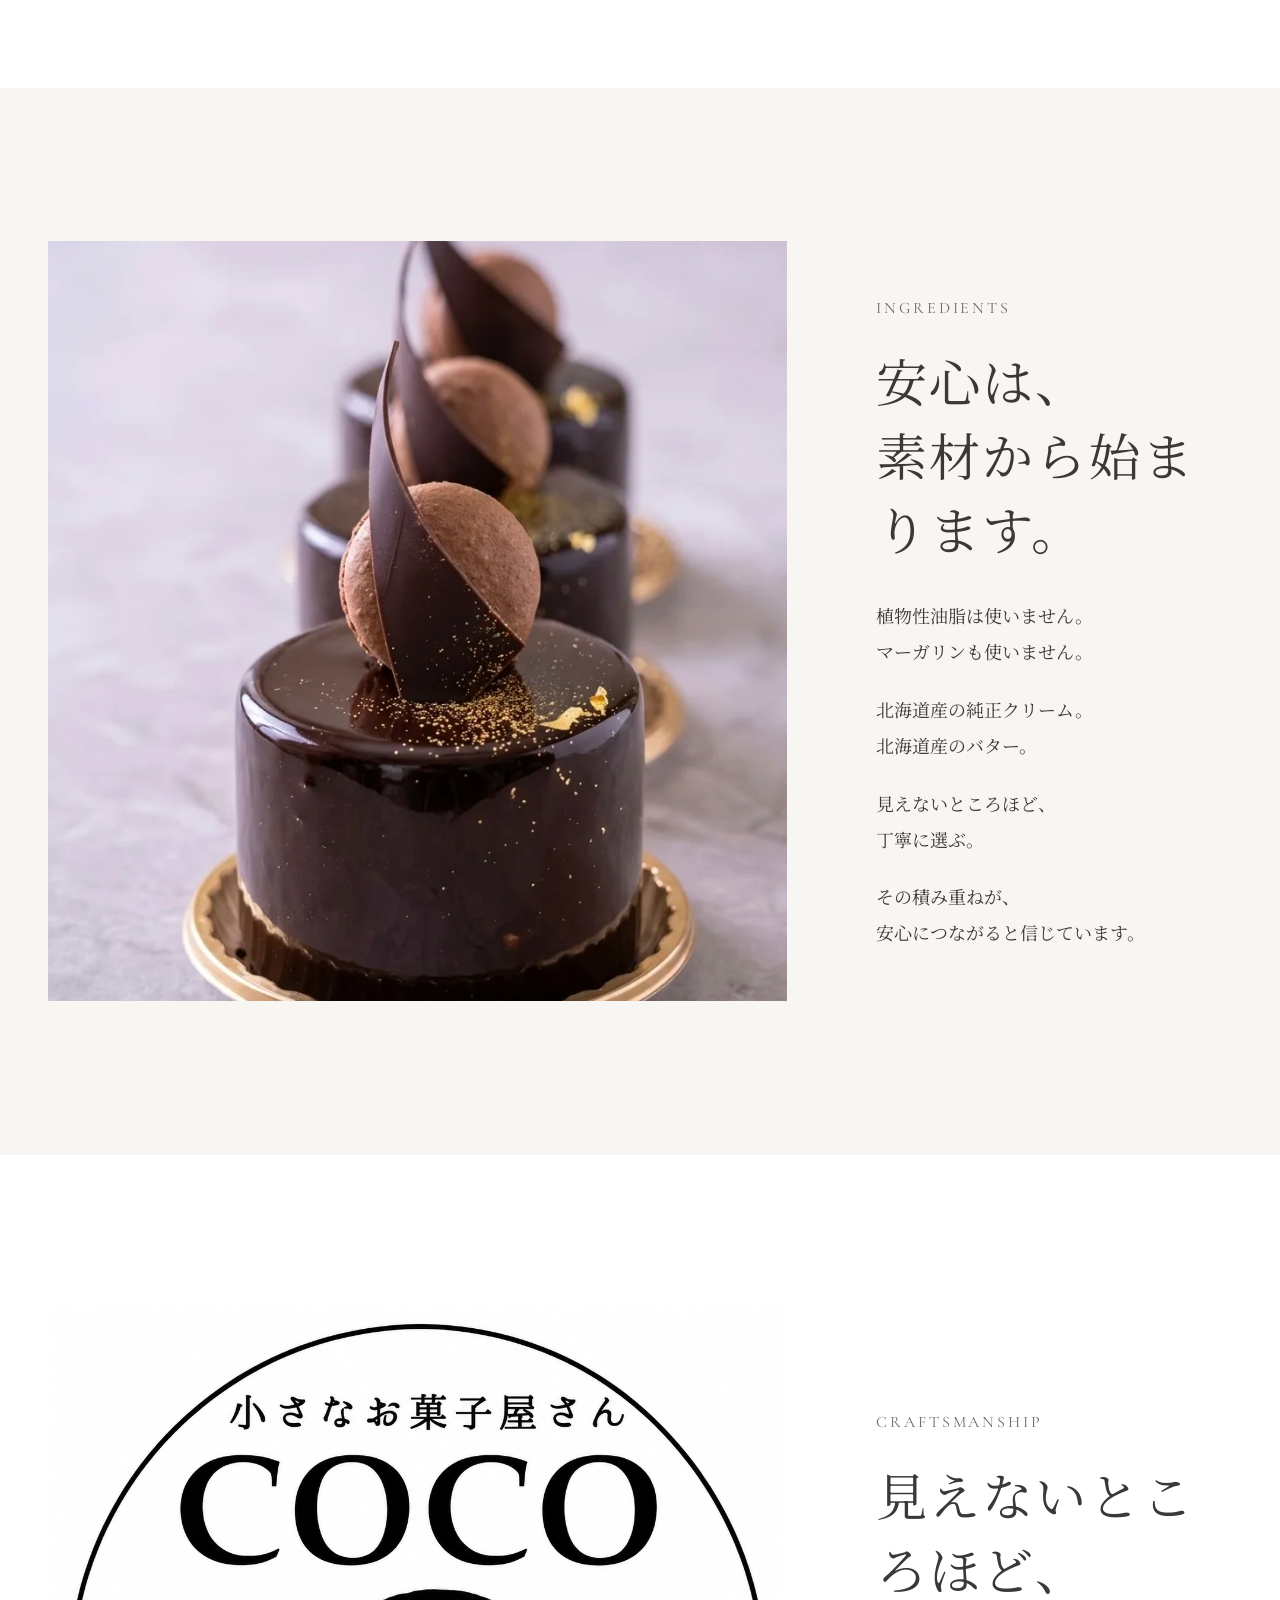
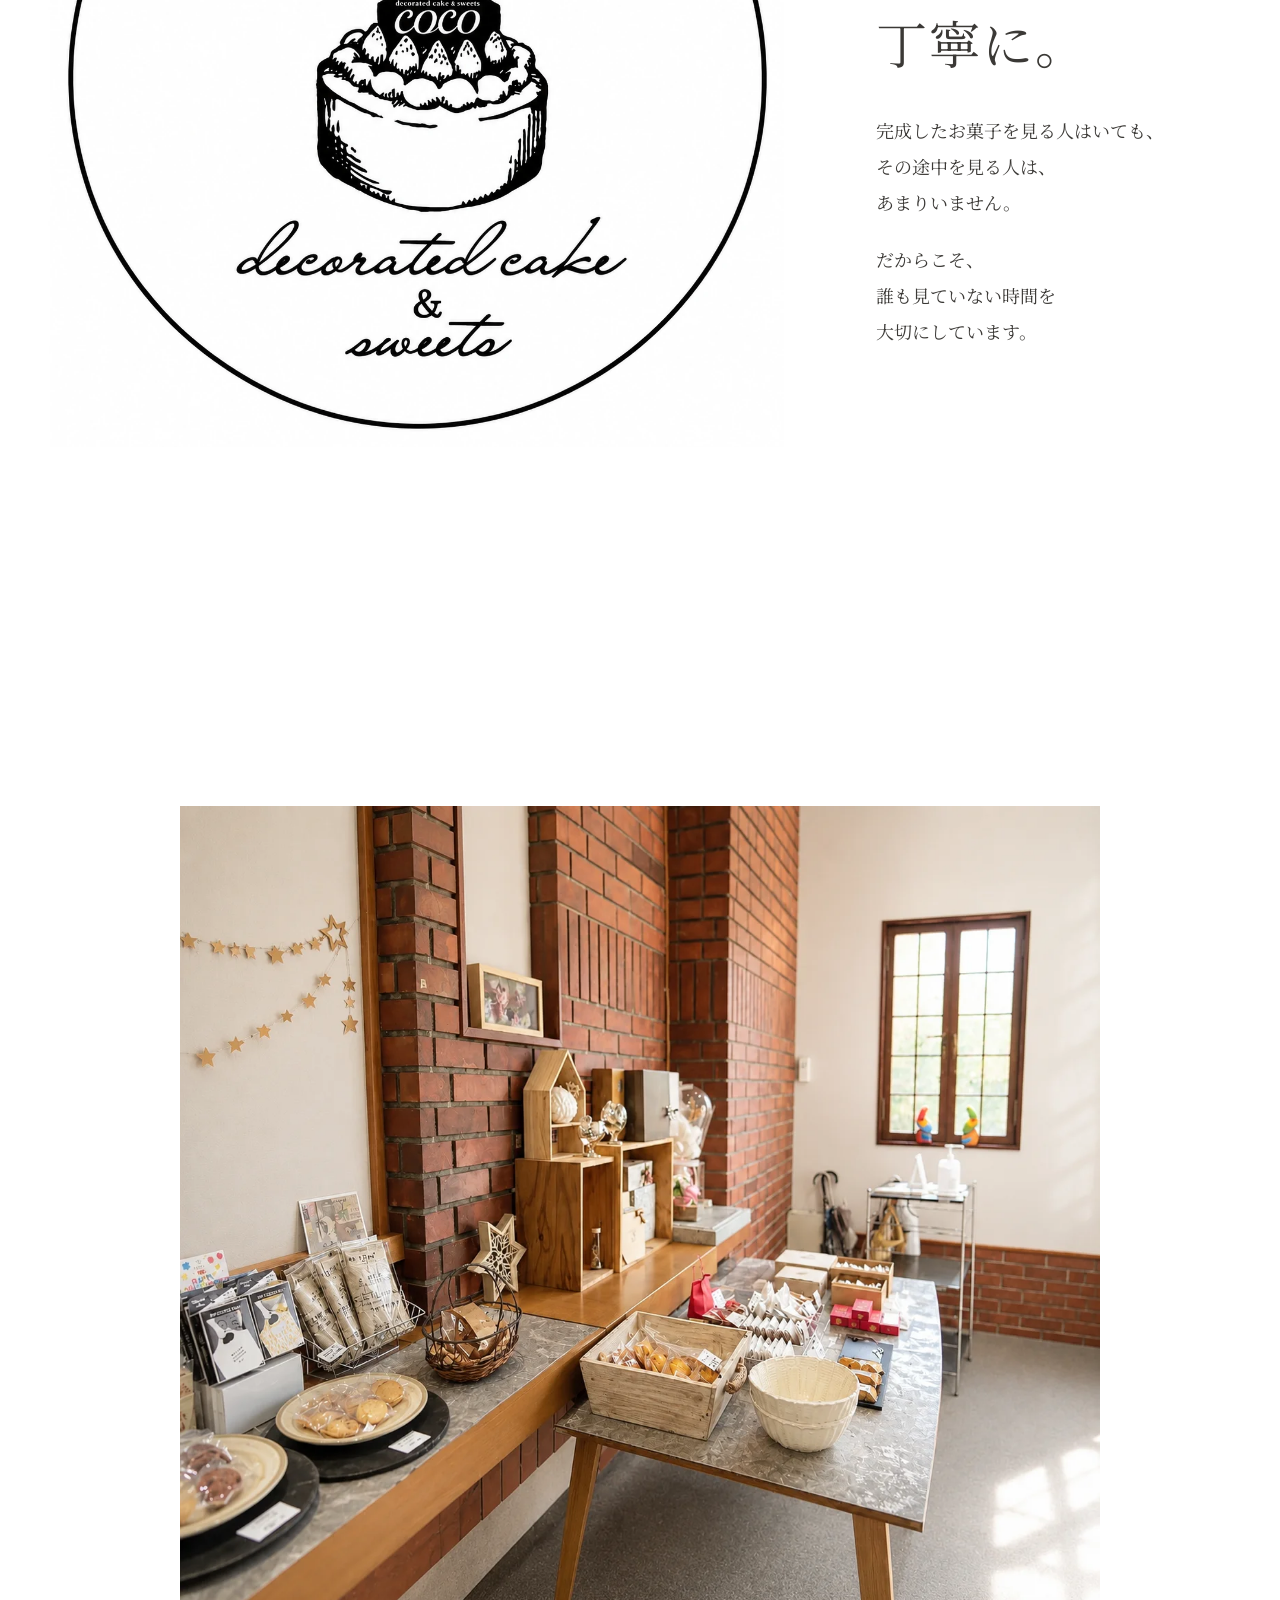
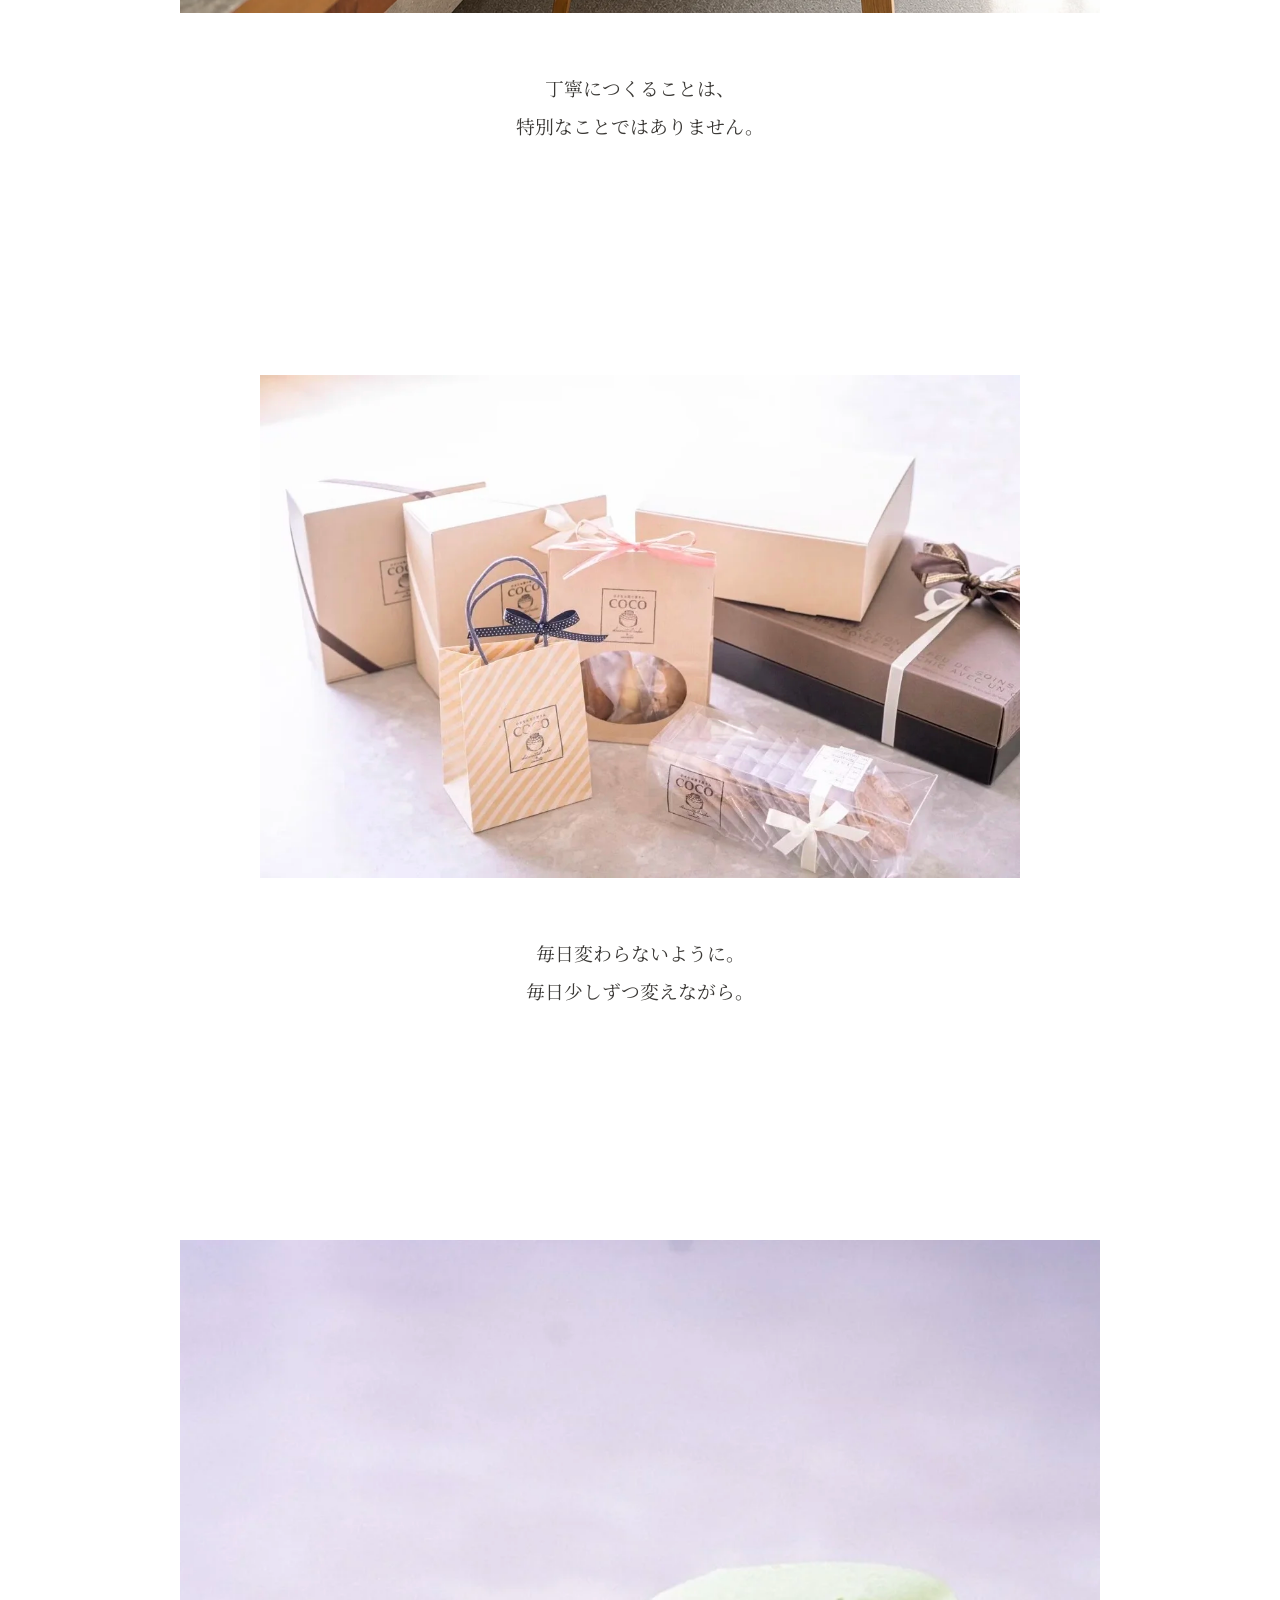
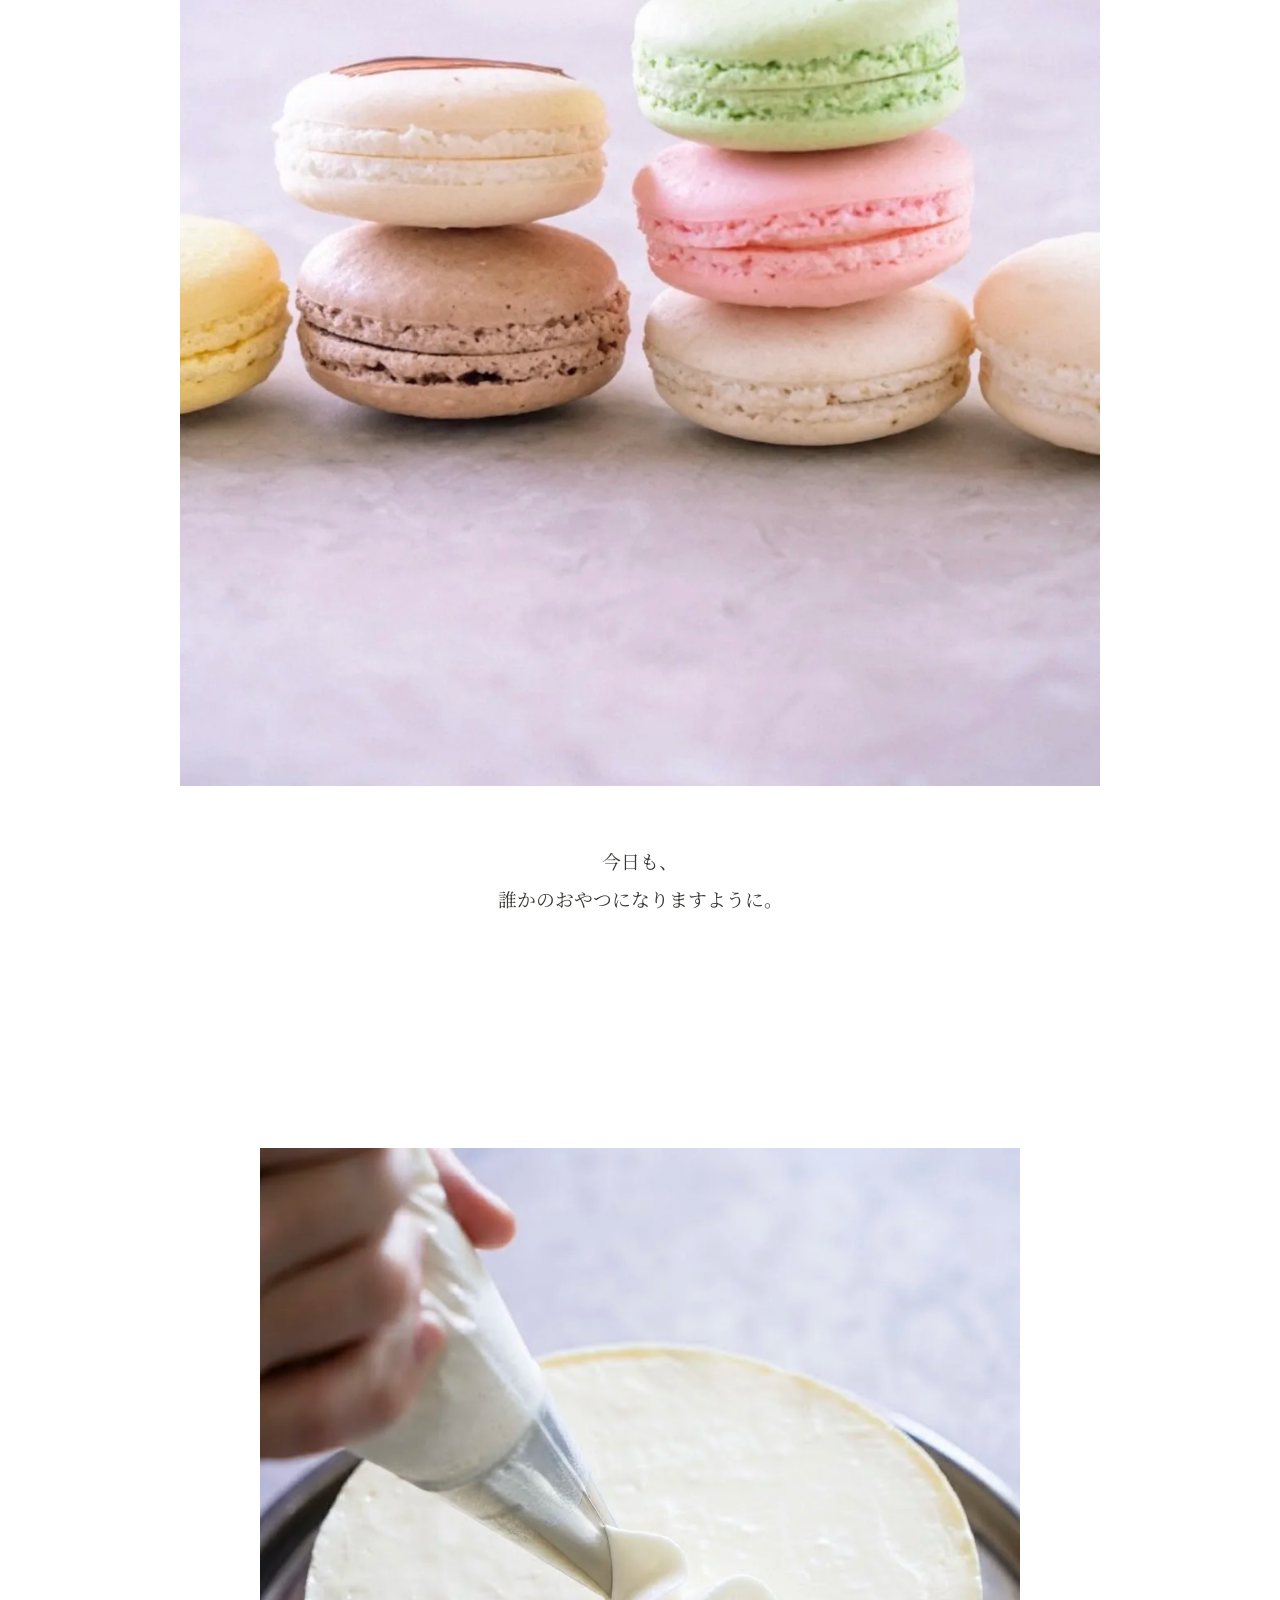
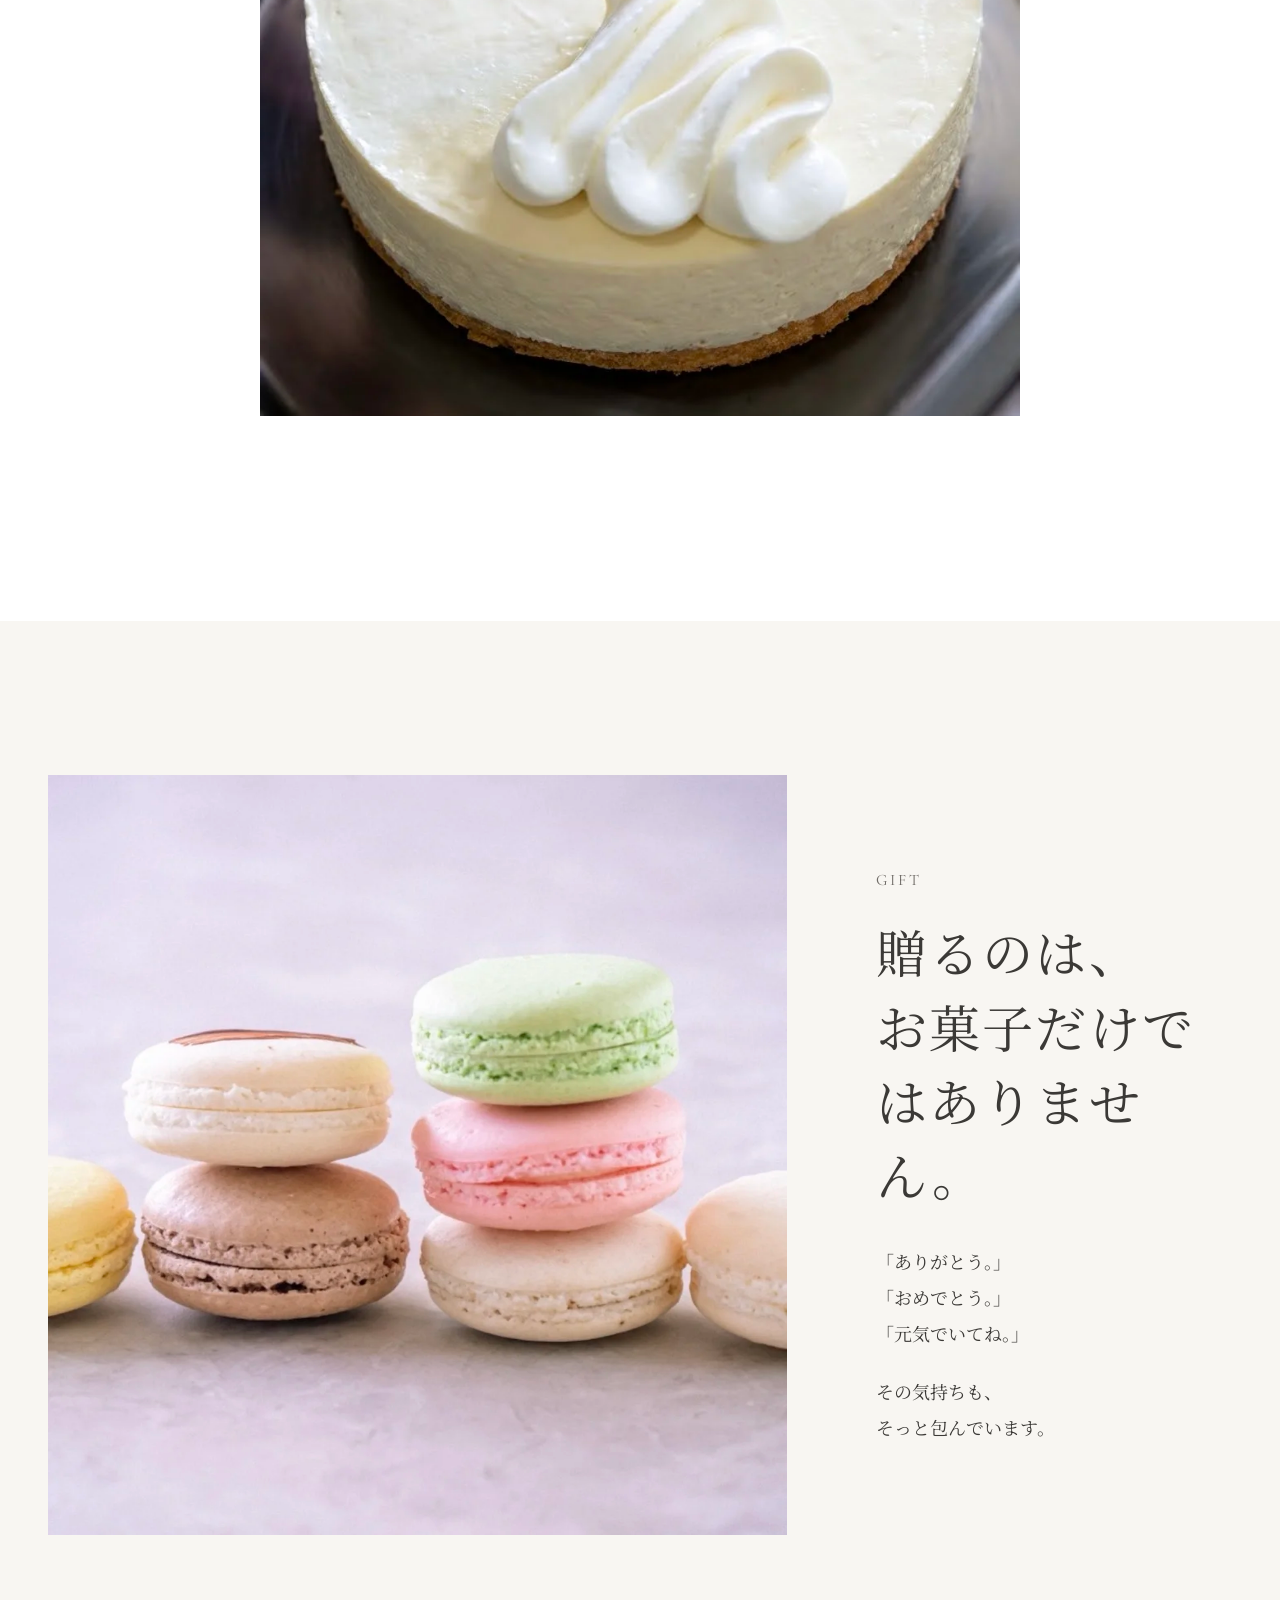
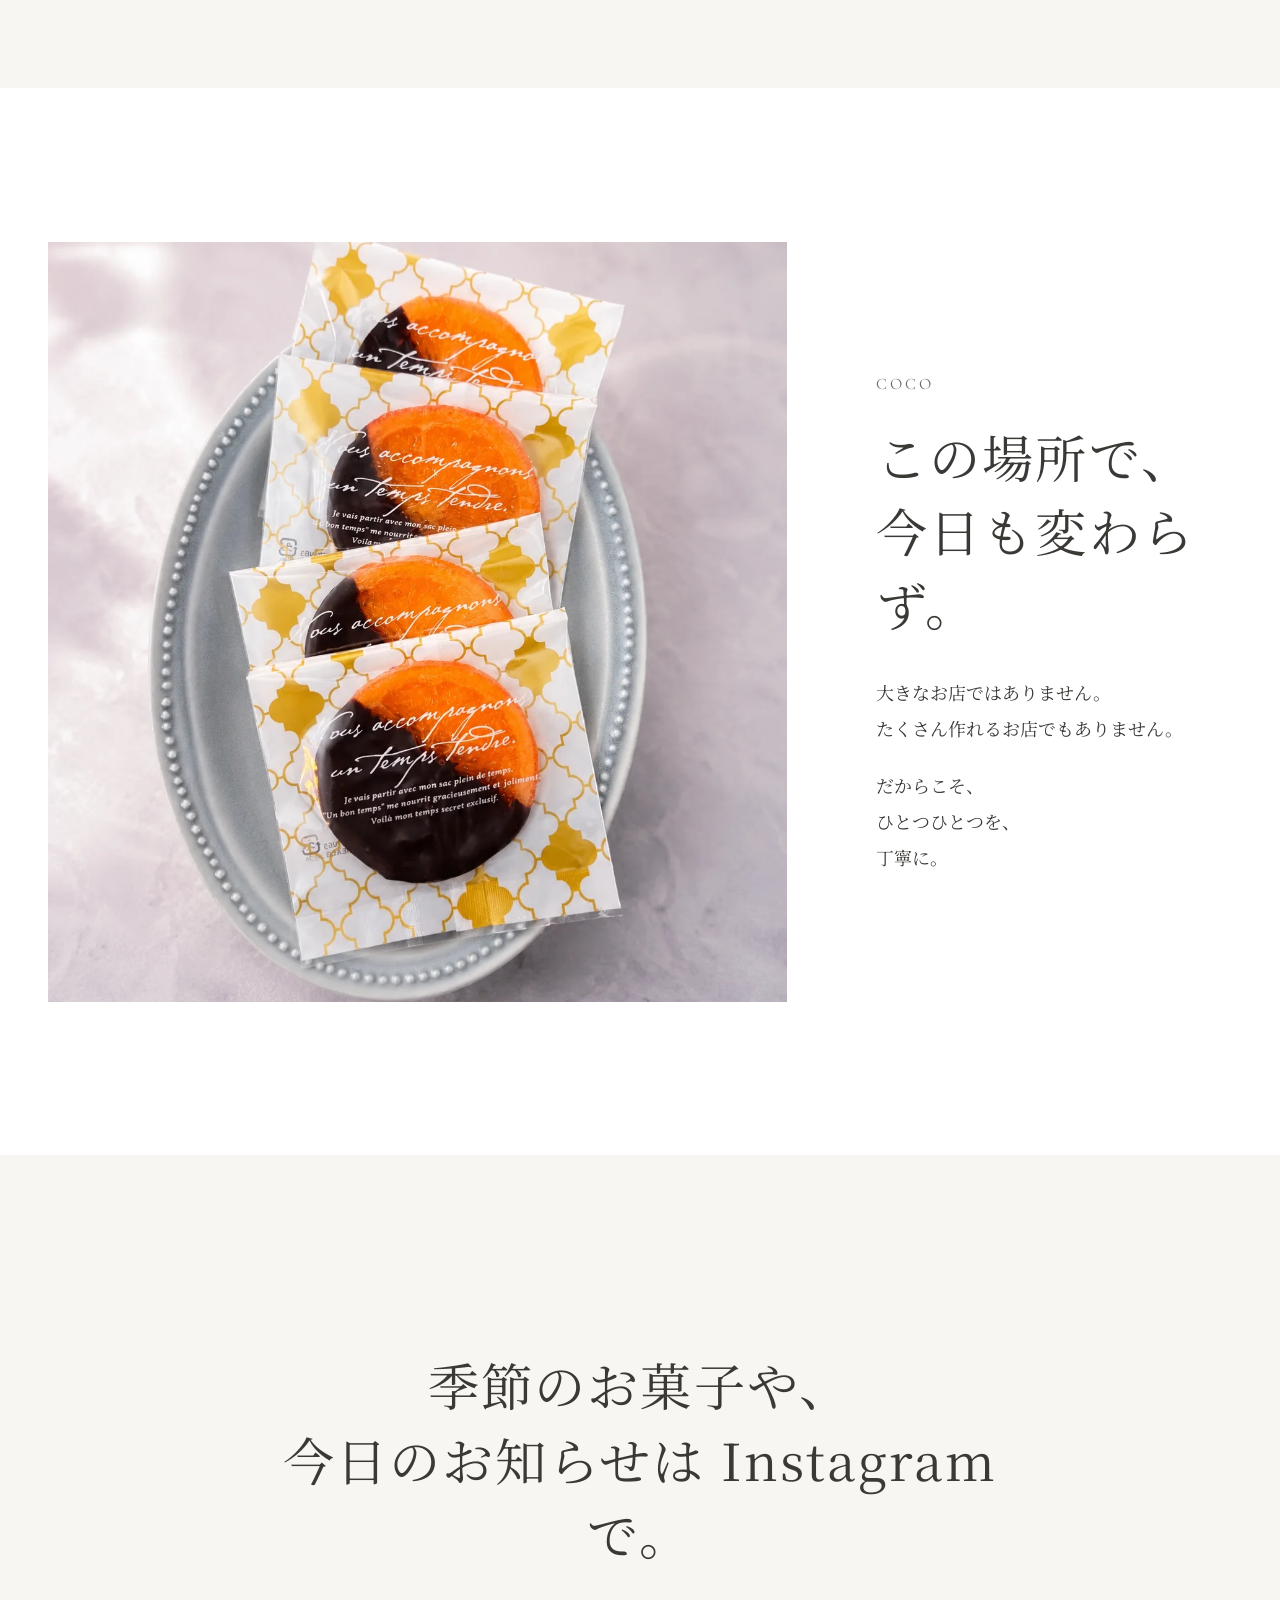
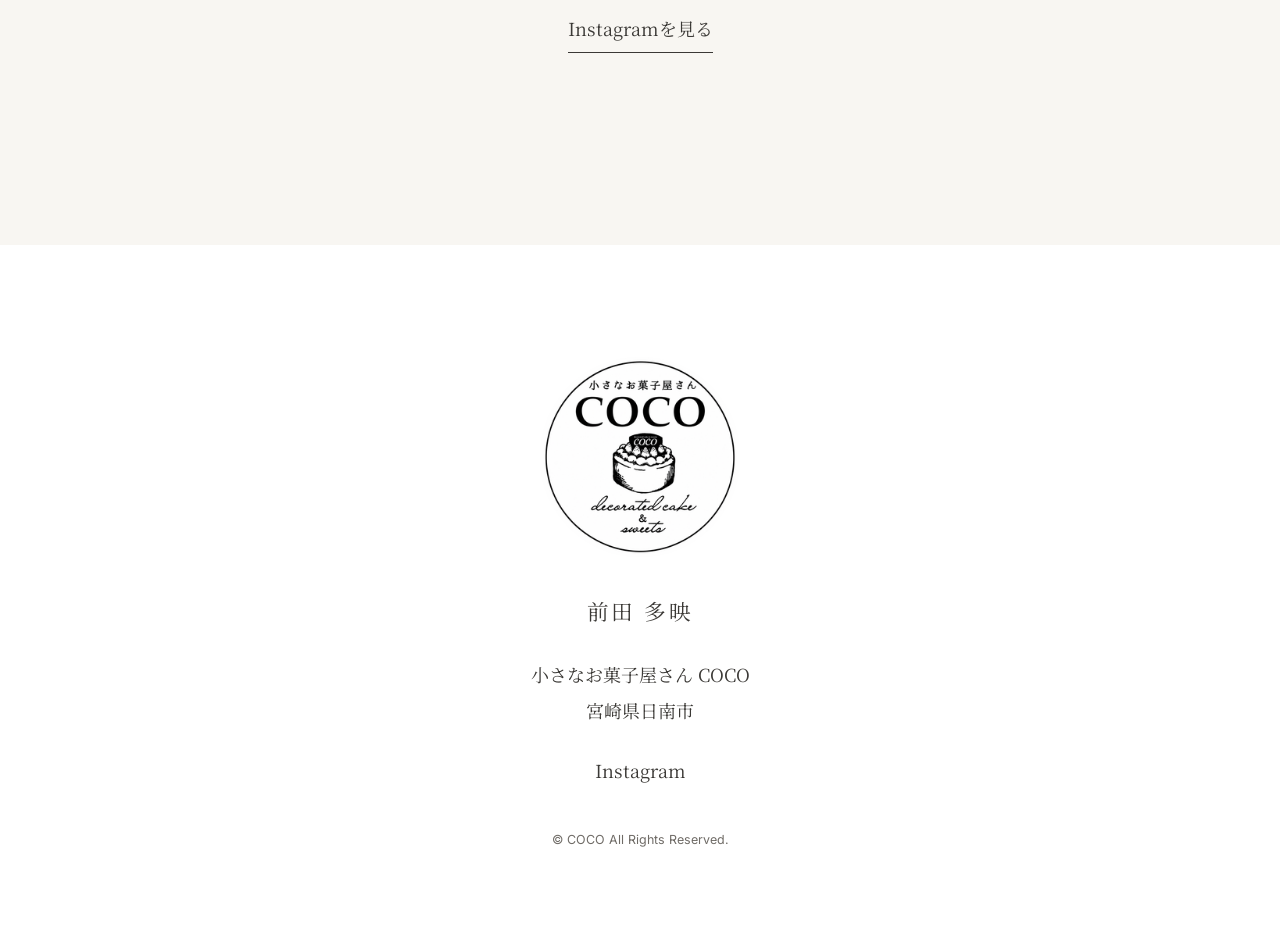
==== commit ac17cfdd: "Update index.html" ====
--- a/index.html
+++ b/index.html
@@ -352,7 +352,7 @@
 
         <figure class="gallery-item gallery-item--narrow reveal">
           <img
-            src="./マカロン.webp"
+            src="./macarons.webp"
             alt="やさしい色合いのマカロン"
             width="1000"
             height="1250"
